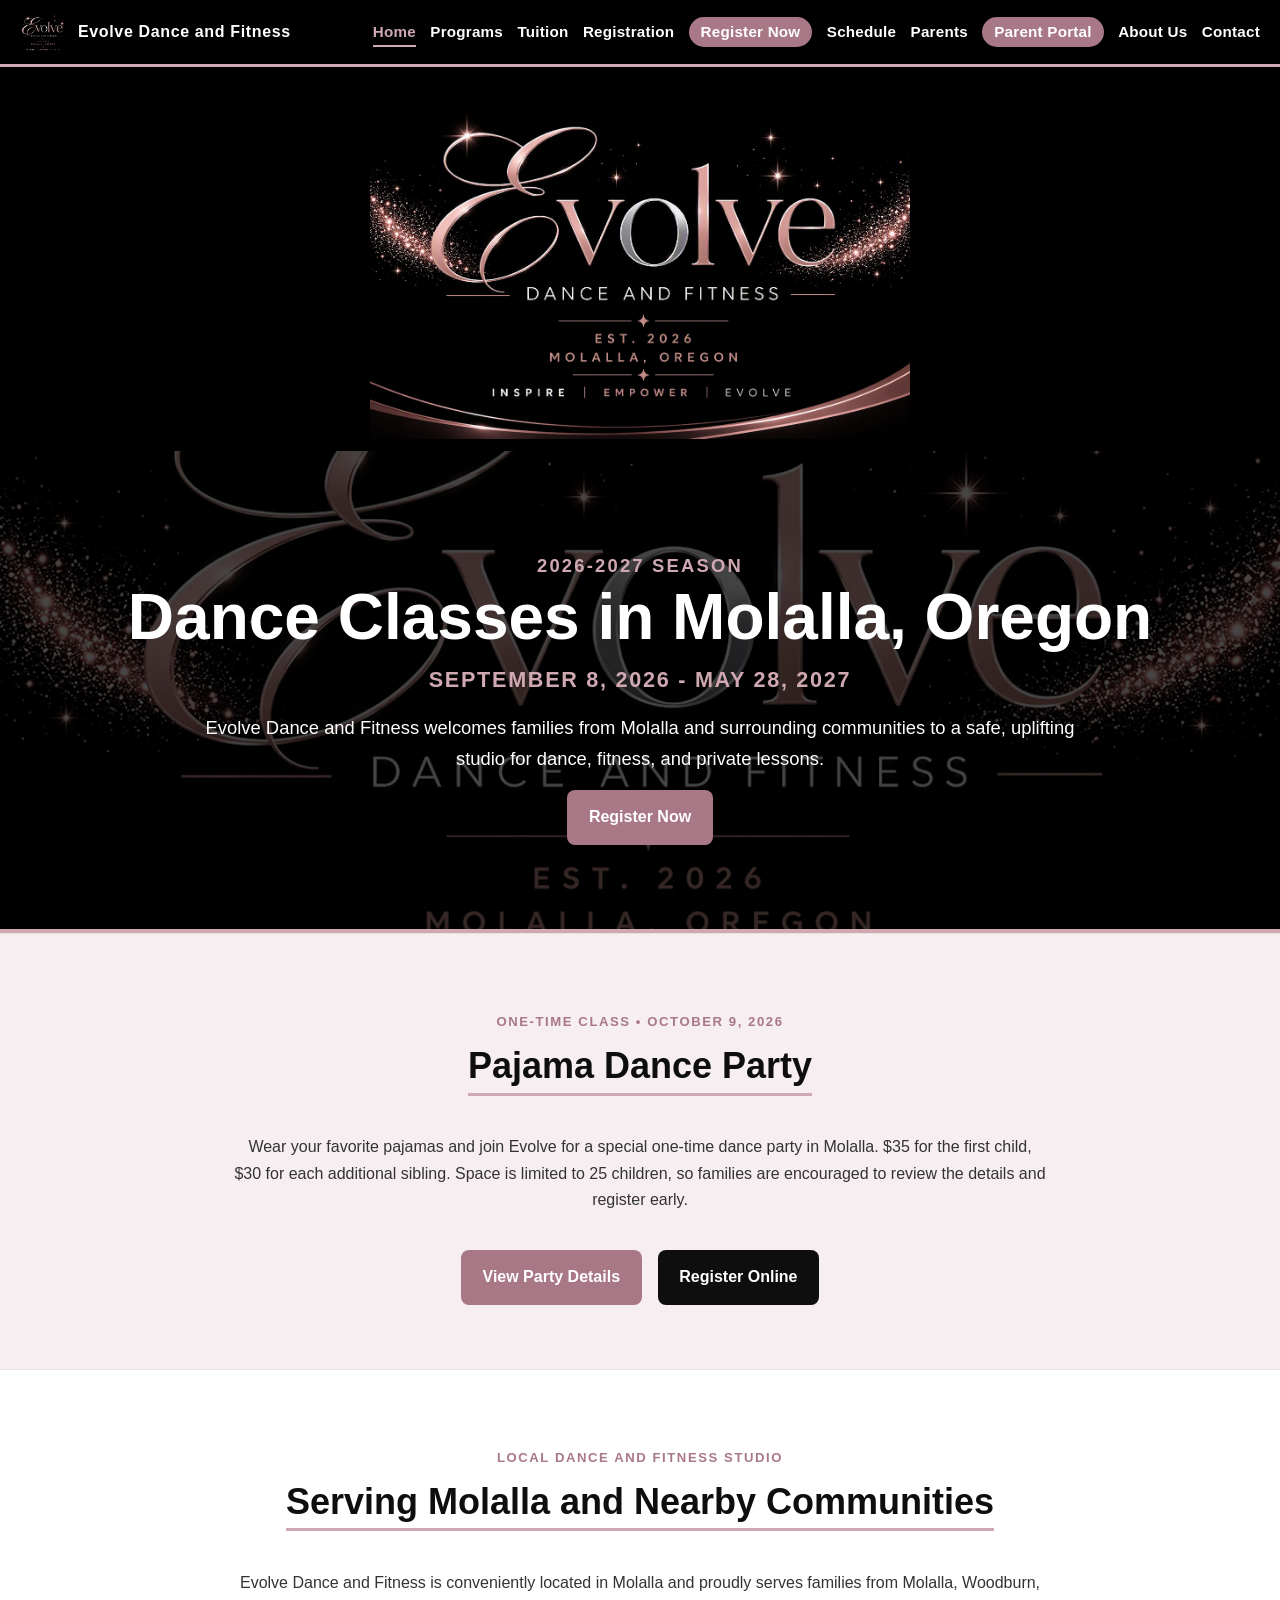
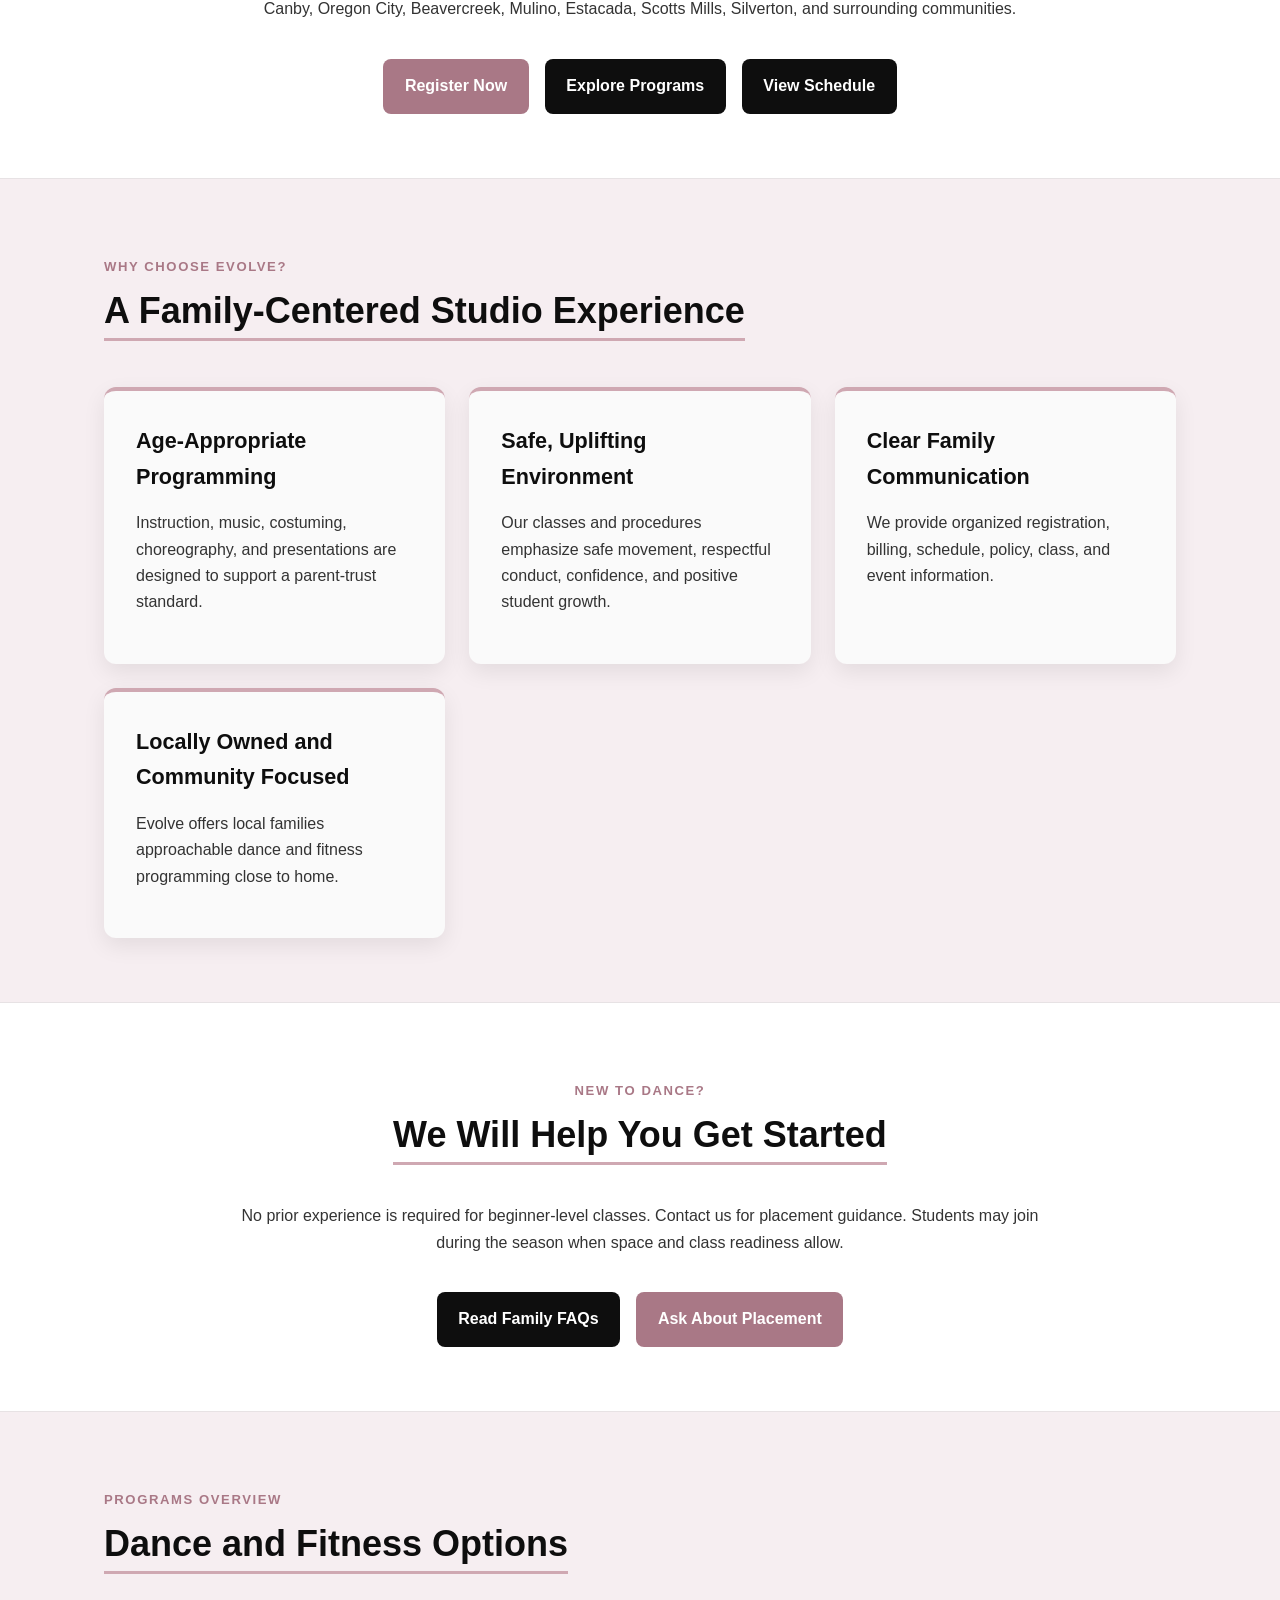
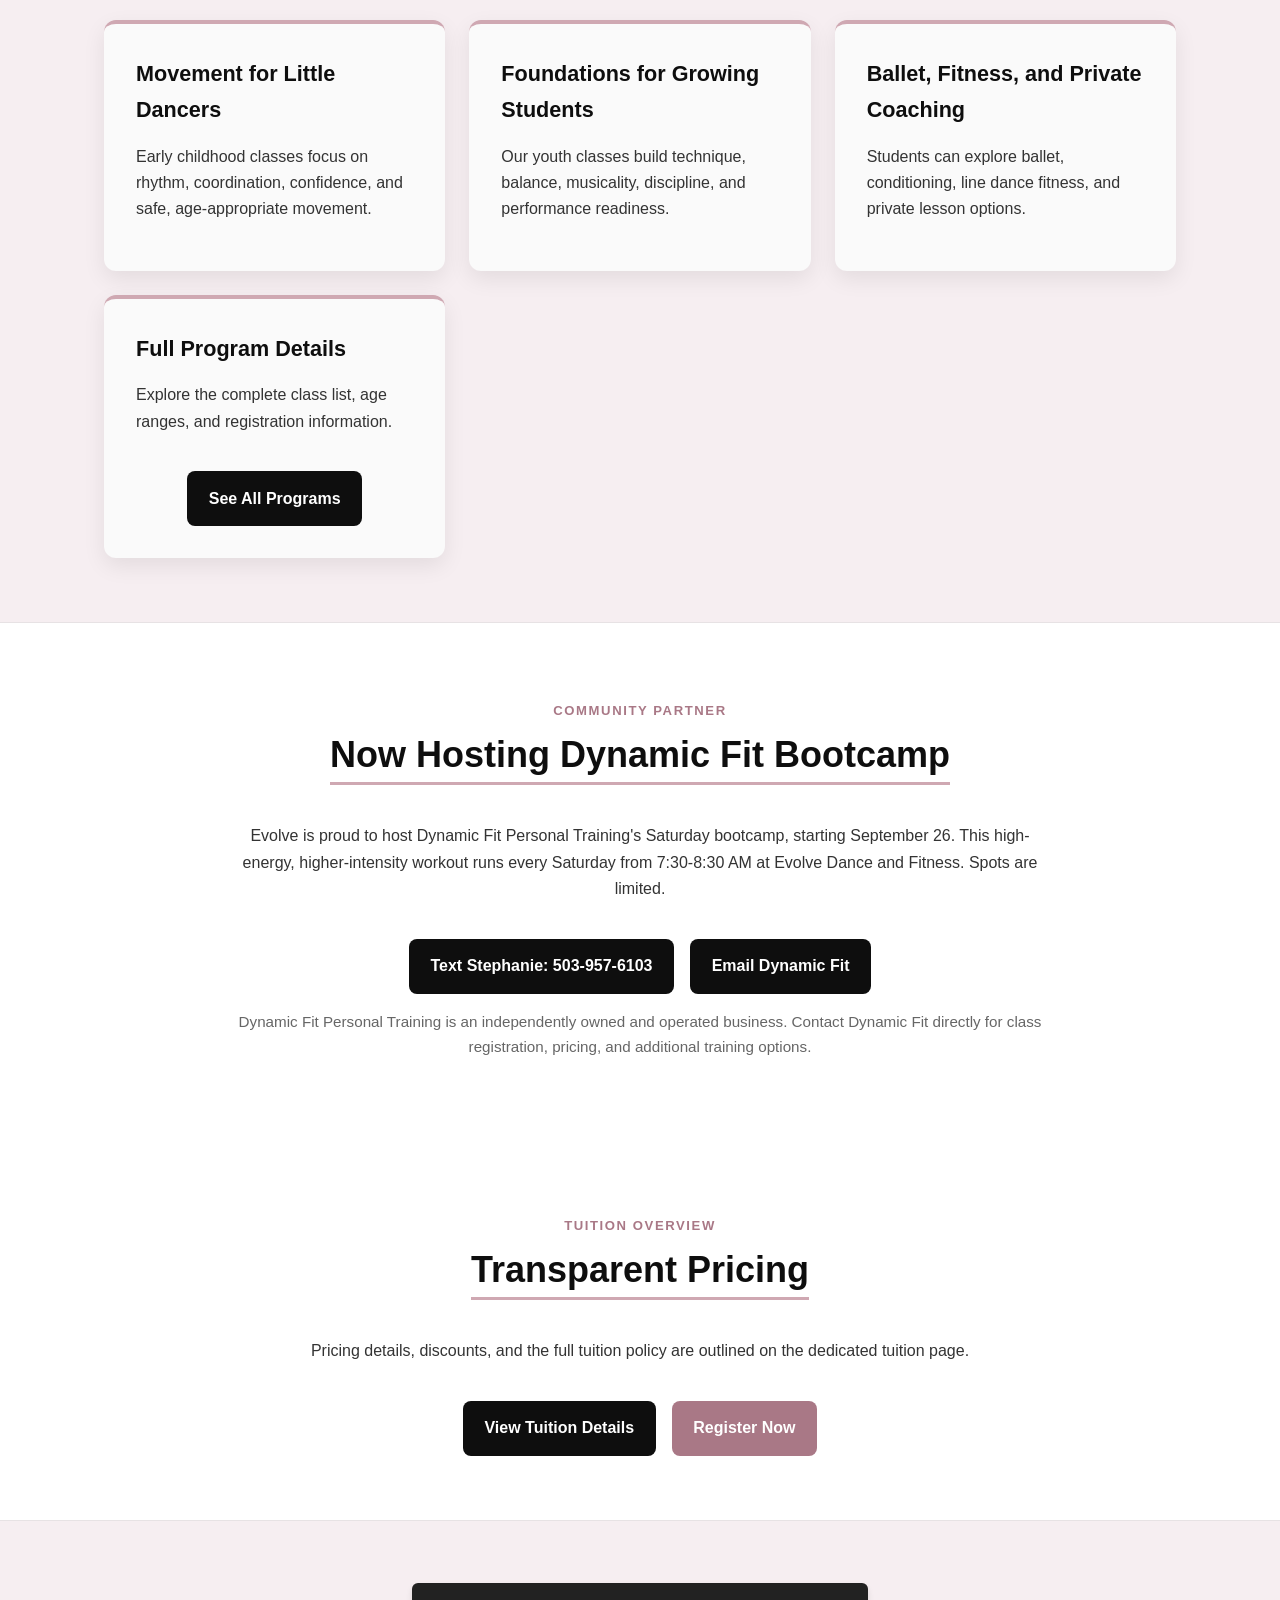
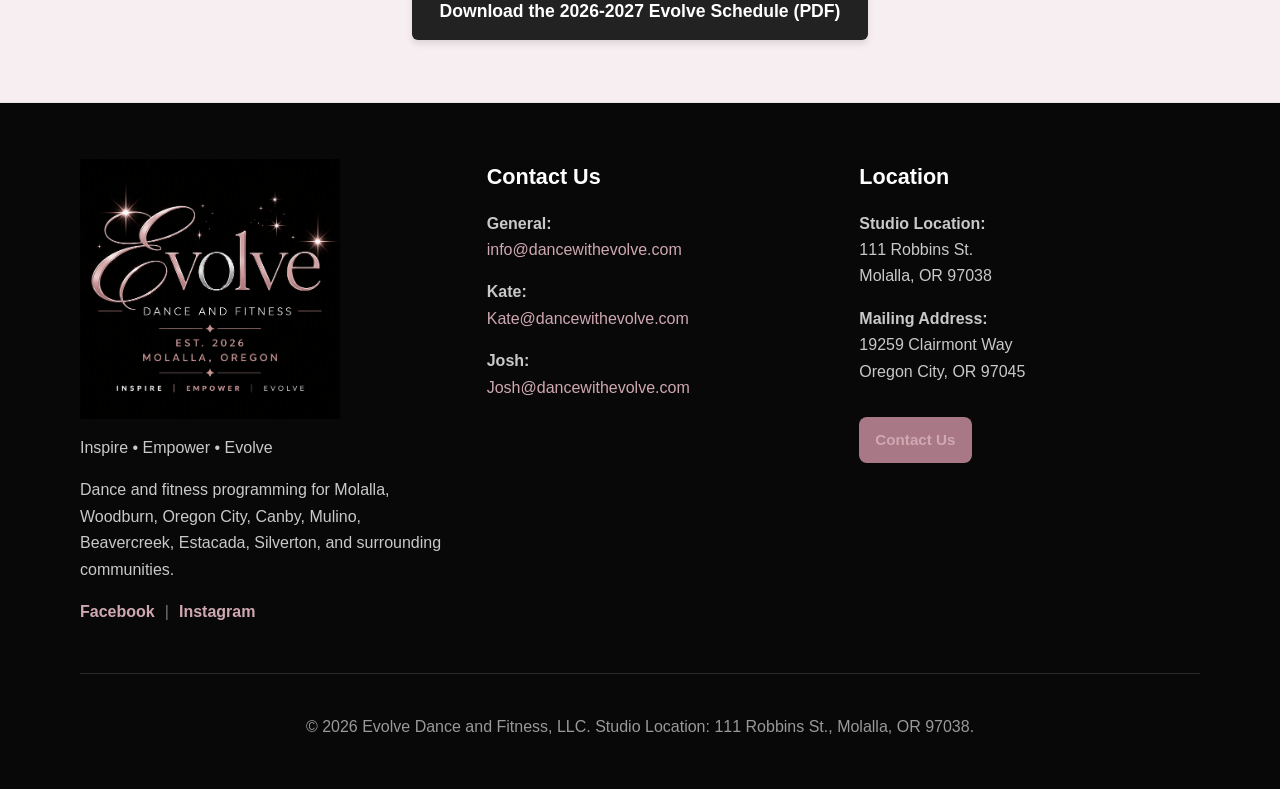
==== index.html @ 3d4e3112 "Removed grand opening information" ====
<!DOCTYPE html><html lang="en"><head><meta charset="UTF-8"><meta name="viewport" content="width=device-width, initial-scale=1.0"><title>Evolve Dance and Fitness | Dance Studio in Molalla, OR</title><meta name="description" content="Enrollment is open for the Evolve Dance and Fitness 2026-2027 season. Join our Pajama Dance Party in Molalla on October 9, 2026."><link rel="canonical" href="https://www.dancewithevolve.com/"><meta property="og:title" content="Evolve Dance and Fitness | Dance Studio in Molalla, OR"><meta property="og:description" content="Dance classes and special events for families, including the Pajama Dance Party on October 9, 2026."><meta property="og:url" content="https://www.dancewithevolve.com/"><link rel="shortcut icon" href="images/favicon.ico" type="image/x-icon"><meta property="og:type" content="website"><meta property="og:site_name" content="Evolve Dance and Fitness"><meta property="og:image" content="images/evolve-logo-banner.png"><meta name="twitter:card" content="summary_large_image"><meta name="twitter:title" content="Evolve Dance and Fitness | Dance Studio in Molalla, OR"><meta name="twitter:description" content="Dance classes and special events for families, including the Pajama Dance Party on October 9, 2026."><meta name="twitter:image" content="images/evolve-logo-banner.png"><link rel="stylesheet" href="style.css"><script type="application/ld+json">{"@context":"https://schema.org","@type":"DanceSchool","name":"Evolve Dance and Fitness","legalName":"Evolve Dance and Fitness, LLC","url":"https://www.dancewithevolve.com","email":"info@dancewithevolve.com","image":"images/evolve-logo-banner.png","logo":"images/evolve_logo.png","description":"Dance and fitness classes for children, teens, and families in Molalla, Oregon.","address":{"@type":"PostalAddress","streetAddress":"111 Robbins St.","addressLocality":"Molalla","addressRegion":"OR","postalCode":"97038","addressCountry":"US"},"areaServed":["Molalla","Woodburn","Oregon City","Canby","Mulino","Beavercreek","Estacada","Silverton","South Clackamas County"],"sameAs":["https://www.facebook.com/evolvedanceandfitnessmolalla","https://www.instagram.com/evolve_dance_molalla/"]}</script><script async src="https://www.googletagmanager.com/gtag/js?id=G-V9MZHZDTXV"></script><script>window.dataLayer=window.dataLayer||[];function gtag(){dataLayer.push(arguments);}gtag('js',new Date());gtag('config','G-V9MZHZDTXV');</script></head><body><nav class="navbar" aria-label="Main navigation"><div class="nav-container"><a class="brand-link" href="index.html" aria-label="Evolve Dance and Fitness home"><img class="nav-logo" src="images/evolve_logo.png" alt="Evolve Dance and Fitness logo"><span class="brand-text">Evolve Dance and Fitness</span></a><ul class="nav-menu"><li><a class="active" aria-current="page" href="index.html">Home</a></li><li><a href="programs.html">Programs</a></li><li><a href="tuition.html">Tuition</a></li><li><a href="registration.html">Registration</a></li><li><a class="nav-register" href="https://app.jackrabbitclass.com/regv2.asp?id=558634" target="_blank" rel="noopener noreferrer">Register Now</a></li><li><a href="schedule.html">Schedule</a></li><li><a href="parents.html">Parents</a></li><li><a class="nav-portal" href="https://app.jackrabbitclass.com/jr4.0/ParentPortal/evolve-dance-and-fitness" target="_blank" rel="noopener noreferrer">Parent Portal</a></li><li><a href="about.html">About Us</a></li><li><a href="contact.html">Contact</a></li></ul></div></nav><header class="hero-banner"><img src="images/evolve-logo-banner.png" alt="Evolve Dance and Fitness banner"></header><section class="hero"><p class="eyebrow">2026-2027 Season</p><h1>Dance Classes in Molalla, Oregon</h1><div class="tagline">September 8, 2026 - May 28, 2027</div><p>Evolve Dance and Fitness welcomes families from Molalla and surrounding communities to a safe, uplifting studio for dance, fitness, and private lessons.</p><a class="cta-btn" href="https://app.jackrabbitclass.com/regv2.asp?id=558634" target="_blank" rel="noopener noreferrer">Register Now</a></section><main><section class="band"><div class="container center narrow"><p class="eyebrow">One-Time Class • October 9, 2026</p><h2>Pajama Dance Party</h2><p>Wear your favorite pajamas and join Evolve for a special one-time dance party in Molalla. $35 for the first child, $30 for each additional sibling. Space is limited to 25 children, so families are encouraged to review the details and register early.</p><div class="action-row"><a class="cta-btn" href="pajama-dance-party.html">View Party Details</a><a class="button secondary" href="https://app.jackrabbitclass.com/regv2.asp?id=558634" target="_blank" rel="noopener noreferrer">Register Online</a></div></div></section><section class="container center narrow"><p class="eyebrow">Local dance and fitness studio</p><h2>Serving Molalla and Nearby Communities</h2><p>Evolve Dance and Fitness is conveniently located in Molalla and proudly serves families from Molalla, Woodburn, Canby, Oregon City, Beavercreek, Mulino, Estacada, Scotts Mills, Silverton, and surrounding communities.</p><div class="action-row"><a class="cta-btn" href="https://app.jackrabbitclass.com/regv2.asp?id=558634" target="_blank" rel="noopener noreferrer">Register Now</a><a class="button secondary" href="programs.html">Explore Programs</a><a class="button secondary" href="schedule.html">View Schedule</a></div></section><section class="band"><div class="container"><p class="eyebrow">Why choose Evolve?</p><h2>A Family-Centered Studio Experience</h2><div class="grid two"><article class="card"><h3>Age-Appropriate Programming</h3><p>Instruction, music, costuming, choreography, and presentations are designed to support a parent-trust standard.</p></article><article class="card"><h3>Safe, Uplifting Environment</h3><p>Our classes and procedures emphasize safe movement, respectful conduct, confidence, and positive student growth.</p></article><article class="card"><h3>Clear Family Communication</h3><p>We provide organized registration, billing, schedule, policy, class, and event information.</p></article><article class="card"><h3>Locally Owned and Community Focused</h3><p>Evolve offers local families approachable dance and fitness programming close to home.</p></article></div></div></section><section class="container center narrow"><p class="eyebrow">New to dance?</p><h2>We Will Help You Get Started</h2><p>No prior experience is required for beginner-level classes. Contact us for placement guidance. Students may join during the season when space and class readiness allow.</p><div class="action-row"><a class="button secondary" href="parents.html#family-faq">Read Family FAQs</a><a class="cta-btn" href="mailto:info@dancewithevolve.com?subject=Class%20Placement%20Question">Ask About Placement</a></div></section><section class="band"><div class="container"><p class="eyebrow">Programs overview</p><h2>Dance and Fitness Options</h2><div class="grid two"><article class="card logo-card"><h3>Movement for Little Dancers</h3><p>Early childhood classes focus on rhythm, coordination, confidence, and safe, age-appropriate movement.</p></article><article class="card logo-card"><h3>Foundations for Growing Students</h3><p>Our youth classes build technique, balance, musicality, discipline, and performance readiness.</p></article><article class="card logo-card"><h3>Ballet, Fitness, and Private Coaching</h3><p>Students can explore ballet, conditioning, line dance fitness, and private lesson options.</p></article><article class="card logo-card"><h3>Full Program Details</h3><p>Explore the complete class list, age ranges, and registration information.</p><div class="action-row"><a class="button secondary" href="programs.html">See All Programs</a></div></article></div></div></section><section class="container center narrow"><p class="eyebrow">Community partner</p><h2>Now Hosting Dynamic Fit Bootcamp</h2><p>Evolve is proud to host Dynamic Fit Personal Training's Saturday bootcamp, starting September 26. This high-energy, higher-intensity workout runs every Saturday from 7:30-8:30 AM at Evolve Dance and Fitness. Spots are limited.</p><div class="action-row"><a class="button secondary" href="tel:5039576103">Text Stephanie: 503-957-6103</a><a class="button secondary" href="mailto:dynamicfitpersonaltraining@outlook.com">Email Dynamic Fit</a></div><p class="small-note">Dynamic Fit Personal Training is an independently owned and operated business. Contact Dynamic Fit directly for class registration, pricing, and additional training options.</p></section><section class="container center narrow"><p class="eyebrow">Tuition overview</p><h2>Transparent Pricing</h2><p>Pricing details, discounts, and the full tuition policy are outlined on the dedicated tuition page.</p><div class="action-row"><a class="button secondary" href="tuition.html">View Tuition Details</a><a class="cta-btn" href="https://app.jackrabbitclass.com/regv2.asp?id=558634" target="_blank" rel="noopener noreferrer">Register Now</a></div></section><section class="band"><div class="schedule-download-wrapper"><a href="documents/2026-2027_Schedule.pdf" target="_blank" class="btn-download-schedule" rel="noopener noreferrer">Download the 2026-2027 Evolve Schedule (PDF)</a></div></section></main><footer class="footer"><div class="footer-content"><div><img class="footer-logo" src="images/evolve_logo.png" alt="Evolve Dance and Fitness logo"><p>Inspire &bull; Empower &bull; Evolve</p><p>Dance and fitness programming for Molalla, Woodburn, Oregon City, Canby, Mulino, Beavercreek, Estacada, Silverton, and surrounding communities.</p><p class="social-links"><a href="https://www.facebook.com/evolvedanceandfitnessmolalla" target="_blank" rel="noopener noreferrer">Facebook</a> <span>|</span> <a href="https://www.instagram.com/evolve_dance_molalla/" target="_blank" rel="noopener noreferrer">Instagram</a></p></div><div><h3>Contact Us</h3><p><strong>General:</strong><br><a href="mailto:info@dancewithevolve.com">info@dancewithevolve.com</a></p><p><strong>Kate:</strong><br><a href="mailto:Kate@dancewithevolve.com">Kate@dancewithevolve.com</a></p><p><strong>Josh:</strong><br><a href="mailto:Josh@dancewithevolve.com">Josh@dancewithevolve.com</a></p></div><div><h3>Location</h3><p><strong>Studio Location:</strong><br>111 Robbins St.<br>Molalla, OR 97038</p><p><strong>Mailing Address:</strong><br>19259 Clairmont Way<br>Oregon City, OR 97045</p><a class="button compact" href="contact.html">Contact Us</a></div></div><div class="copyright"><p>&copy; 2026 Evolve Dance and Fitness, LLC. Studio Location: 111 Robbins St., Molalla, OR 97038.</p></div></footer></body></html>
---- style.css ----
/* Evolve Dance and Fitness - SEO optimized package */
:root {
  --primary: #0E0E0E;
  --accent: #CFA8B2;
  --accent-dark: #A97886;
  --silver: #D6D6DA;
  --rose: #F6EEF1;
  --light: #FAFAFA;
  --text: #333333;
  --muted: #666666;
  --footer: #080808;
  --border: #E7E2E4;
  --shadow: 0 8px 22px rgba(0,0,0,.08);
}
* { box-sizing: border-box; }
html { scroll-behavior: smooth; }
body { margin: 0; font-family: 'Helvetica Neue', Arial, sans-serif; color: var(--text); line-height: 1.65; background: #fff; }
a { color: var(--accent-dark); }
a:hover { color: var(--primary); }
.navbar { background: #000; color: #fff; position: sticky; top: 0; z-index: 1000; border-bottom: 3px solid var(--accent); }
.nav-container { max-width: 1320px; margin: 0 auto; padding: .55rem 1.25rem; display: flex; justify-content: space-between; align-items: center; gap: 1.25rem; }
.brand-link { display: flex; align-items: center; gap: .75rem; color: #fff; text-decoration: none; font-weight: 800; letter-spacing: .04em; min-width: 220px; }
.brand-link:visited, .brand-link:hover, .brand-link:focus { color: #fff; text-decoration: none; }
.nav-logo { height: 46px; width: auto; display: block; }
.brand-text { white-space: nowrap; }
.nav-menu { display: flex; justify-content: flex-end; align-items: center; flex-wrap: nowrap; gap: .65rem .9rem; list-style: none; padding: 0; margin: 0; flex: 1; min-width: 0; }
.nav-menu li { white-space: nowrap; }
.nav-menu a { color: #fff; text-decoration: none; font-size: .95rem; font-weight: 700; letter-spacing: .015em; padding: .35rem 0; border-bottom: 2px solid transparent; }
.nav-menu a:hover, .nav-menu a.active { color: var(--accent); border-bottom-color: var(--accent); }
.nav-menu a.nav-register, .nav-menu a.nav-portal { color: #fff; background: var(--accent-dark); border-radius: 999px; padding: .35rem .75rem; border-bottom-color: transparent; }
.nav-menu a.nav-register:hover, .nav-menu a.nav-portal:hover { background: var(--accent); color: #000; border-bottom-color: transparent; }
.hero-banner { background: #000; text-align: center; padding: .75rem 1rem; }
.hero-banner img { width: min(97%, 1120px); max-width: 1120px; max-height: 360px; object-fit: contain; height: auto; display: block; margin: 0 auto; }
.hero { background: linear-gradient(rgba(0,0,0,.72), rgba(0,0,0,.72)), url('images/evolve-logo-banner.png') center/cover no-repeat; color: #fff; text-align: center; padding: 5.25rem 1.5rem; border-bottom: 4px solid var(--accent); }
.hero h1 { color: #fff; font-size: clamp(2.2rem, 5vw, 4.6rem); line-height: 1.05; margin: .2rem 0 .65rem; }
.hero .tagline { color: var(--accent); font-size: 1.35rem; font-weight: 800; letter-spacing: .08em; text-transform: uppercase; }
.hero p { max-width: 880px; margin: 1rem auto 0; font-size: 1.15rem; }
.hero .eyebrow { color: var(--accent); }
.container { max-width: 1120px; margin: 0 auto; padding: 4rem 1.5rem; }
.narrow { max-width: 860px; }
.center { text-align: center; }
.eyebrow { color: var(--accent-dark); font-weight: 900; letter-spacing: .12em; text-transform: uppercase; font-size: .82rem; margin-bottom: .7rem; }
h1, h2, h3 { color: var(--primary); }
h2 { display: inline-block; font-size: clamp(1.85rem, 3vw, 2.25rem); line-height: 1.2; border-bottom: 3px solid var(--accent); padding-bottom: .35rem; margin: 0 0 1.4rem; }
h3 { font-size: 1.35rem; margin: 0 0 .65rem; }
.page-title { background: linear-gradient(rgba(255,255,255,.92), rgba(255,255,255,.94)), url('images/evolve-logo-banner.png') center/cover no-repeat; text-align: center; padding: 4.75rem 1.5rem 4rem; border-bottom: 1px solid var(--border); }
.page-title .hero-mark { width: 180px; max-width: 70%; height: auto; display: block; margin: 0 auto 1.2rem; }
.page-title h1 { font-size: clamp(2.2rem, 4vw, 3.6rem); margin: 0 0 .75rem; }
.page-title p { color: var(--muted); max-width: 790px; margin: 0 auto; font-size: 1.1rem; }
.grid { display: grid; grid-template-columns: repeat(auto-fit, minmax(265px, 1fr)); gap: 1.5rem; margin-top: 1.5rem; }
.grid.two { grid-template-columns: repeat(auto-fit, minmax(330px, 1fr)); }
.grid.partners { grid-template-columns: repeat(auto-fit, minmax(360px, 1fr)); max-width: 1000px; margin-left: auto; margin-right: auto; }
.card { background: var(--light); border-radius: 12px; border-top: 4px solid var(--accent); box-shadow: var(--shadow); padding: 2rem; position: relative; overflow: hidden; }
.partner-logo-wrap { display: flex; align-items: center; justify-content: center; height: 90px; margin: 0 auto 1.25rem; }
.partner-logo { display: block; max-width: 100%; max-height: 100%; width: auto; height: auto; object-fit: contain; }
.partner-logo-dark { background: #171717; border-radius: 8px; padding: .75rem; width: 100%; }
.band { background: var(--rose); border-top: 1px solid var(--border); border-bottom: 1px solid var(--border); }
.button, .cta-btn { display: inline-block; background: var(--accent-dark); color: #fff; padding: .9rem 1.35rem; border-radius: 8px; text-decoration: none; font-weight: 900; margin-top: 1rem; transition: transform .18s ease, background .18s ease; }
.button:hover, .cta-btn:hover { background: #000; color: #fff; transform: translateY(-2px); }
.button.secondary { background: var(--primary); }
.button.secondary:hover { background: var(--accent-dark); }
.button.compact { padding: .65rem 1rem; font-size: .95rem; }
.list-check { list-style: none; padding-left: 0; }
.list-check li { margin: .55rem 0; padding-left: 1.65rem; position: relative; }
.list-check li::before { content: '✓'; color: var(--accent-dark); font-weight: 900; position: absolute; left: 0; }
.notice { margin: 1.5rem 0; padding: 1.25rem 1.5rem; background: #fffafc; border: 1px solid var(--border); border-left: 5px solid var(--accent); border-radius: 8px; }
.faq details { background: #fff; border: 1px solid var(--border); border-radius: 8px; padding: 1rem 1.2rem; margin: .75rem 0; }
.faq summary { cursor: pointer; color: var(--primary); font-weight: 900; }
address { font-style: normal; line-height: 1.65; }
.small-note { color: var(--muted); font-size: .95rem; }
.footer { background: var(--footer); color: #c9c9c9; padding: 3.5rem 1.5rem 2rem; }
.footer-content { max-width: 1120px; margin: 0 auto; display: grid; grid-template-columns: 1.1fr 1fr 1fr; gap: 2rem; }
.footer h3 { color: #fff; }
.footer a { color: var(--accent); text-decoration: none; }
.footer a:hover { color: #fff; }
.footer-logo { width: min(260px, 100%); height: auto; display: block; margin-bottom: 1rem; }
.social-links a { font-weight: 900; }
.social-links span { color: #777; padding: 0 .35rem; }
.copyright { max-width: 1120px; margin: 2rem auto 0; padding-top: 1.5rem; border-top: 1px solid #2b2b2b; text-align: center; color: #999; }
.mini-link-grid { display: grid; grid-template-columns: repeat(auto-fit, minmax(220px, 1fr)); gap: 1rem; margin-top: 1.5rem; }
.mini-link { display: block; background: #fff; border: 1px solid var(--border); border-left: 4px solid var(--accent); border-radius: 10px; padding: 1rem 1.1rem; text-decoration: none; font-weight: 900; color: var(--primary); box-shadow: 0 4px 12px rgba(0,0,0,.04); }
.mini-link:hover { color: var(--accent-dark); transform: translateY(-1px); }
.value-list { display: grid; grid-template-columns: repeat(auto-fit, minmax(180px, 1fr)); gap: 1rem; margin-top: 1.5rem; }
.value-pill { background: #fff; border: 1px solid var(--border); border-radius: 999px; padding: .85rem 1rem; text-align: center; font-weight: 900; color: var(--primary); }
.schedule-download-wrapper { text-align: center; margin: 30px 0; padding: 2rem 1rem; }
.btn-download-schedule { display: inline-flex; align-items: center; justify-content: center; gap: 10px; background-color: #222; color: #fff; padding: 14px 28px; font-size: 1.1rem; font-weight: 700; text-decoration: none; border-radius: 6px; box-shadow: 0 4px 6px rgba(0,0,0,.1); transition: background-color .2s ease, transform .2s ease; }
.btn-download-schedule:hover { background-color: #444; transform: translateY(-2px); color: #fff; }
.action-row { display: flex; justify-content: center; align-items: center; gap: 1rem; flex-wrap: wrap; margin-top: 1.25rem; }
.schedule-flyer { width: min(100%, 980px); height: auto; border-radius: 14px; border: 1px solid var(--border); box-shadow: var(--shadow); background: #fff; margin: 1.5rem auto; display: block; }
.schedule-card-grid { display: grid; grid-template-columns: repeat(auto-fit, minmax(245px, 1fr)); gap: 1.25rem; margin-top: 1.5rem; }
.schedule-day-card { background: #fff; border: 1px solid var(--border); border-top: 4px solid var(--accent); border-radius: 12px; padding: 1.4rem; box-shadow: var(--shadow); }
.schedule-day-card ul { list-style: none; margin: 0; padding: 0; }
.schedule-day-card li { border-bottom: 1px solid var(--border); padding: .75rem 0; display: grid; gap: .15rem; }
.schedule-day-card li:last-child { border-bottom: 0; }
.schedule-day-card li strong { color: var(--accent-dark); font-size: .95rem; }
.schedule-day-card li span { font-weight: 900; color: var(--primary); line-height: 1.25; }
.schedule-day-card li em { color: var(--muted); font-style: normal; font-size: .92rem; }
.schedule-table-wrap { overflow-x: auto; background: #fff; border-radius: 12px; border: 1px solid var(--border); box-shadow: var(--shadow); }
.class-schedule { width: 100%; border-collapse: collapse; min-width: 980px; }
.class-schedule th { background: var(--accent-dark); color: #fff; padding: .9rem; text-align: center; }
.class-schedule td { vertical-align: top; padding: .85rem; border: 1px solid var(--border); background: #fff; min-width: 135px; }
.class-schedule td strong, .class-schedule td span, .class-schedule td em { display: block; }
.class-schedule td strong { color: var(--accent-dark); font-size: .9rem; }
.class-schedule td span { color: var(--primary); font-weight: 900; line-height: 1.25; }
.class-schedule td em { color: var(--muted); font-style: normal; font-size: .9rem; }
.class-schedule td.empty { background: #fbf8f9; }
.pricing-grid { display: grid; grid-template-columns: repeat(auto-fit, minmax(220px, 1fr)); gap: 1.25rem; margin: 1.5rem 0; }
.price-card { background: #fff; border: 1px solid var(--border); border-top: 4px solid var(--accent); border-radius: 12px; padding: 1.5rem; box-shadow: var(--shadow); text-align: center; }
.price-card .price { font-size: 1.65rem; color: var(--accent-dark); font-weight: 900; margin: .35rem 0; }
.discount-note { color: var(--accent-dark); font-style: italic; margin-top: 1rem; }
.social-band { margin: 2rem -1.5rem; }
@media (max-width: 840px) {
  .nav-container { flex-direction: column; align-items: flex-start; }
  .nav-menu { justify-content: flex-start; flex-wrap: wrap; }
  .brand-link { min-width: 0; }
  .brand-text { display: none; }
  .footer-content { grid-template-columns: 1fr; }
}
@media (max-width: 640px) {
  .action-row { flex-direction: column; align-items: stretch; }
  .action-row .button, .action-row .cta-btn { text-align: center; }
  .schedule-flyer { border-radius: 8px; }
}
@media (max-width: 560px) {
  .nav-logo { height: 40px; }
  .hero { padding: 4rem 1rem; }
  .container { padding: 3rem 1.1rem; }
  .grid.two { grid-template-columns: 1fr; }
  .card { padding: 1.5rem; }
}

.map-embed{margin-top:1.5rem;border-radius:12px;overflow:hidden;box-shadow:var(--shadow);border:1px solid var(--border)}.map-embed iframe{display:block;width:100%;min-height:360px;border:0}

.service-area-list{list-style:none;padding:0;margin:1.25rem auto;display:grid;grid-template-columns:repeat(auto-fit,minmax(140px,1fr));gap:.75rem;max-width:820px}.service-area-list li{background:#fff;border:1px solid var(--border);border-left:4px solid var(--accent);border-radius:8px;padding:.75rem 1rem;font-weight:900;color:var(--primary);box-shadow:0 4px 12px rgba(0,0,0,.04)}
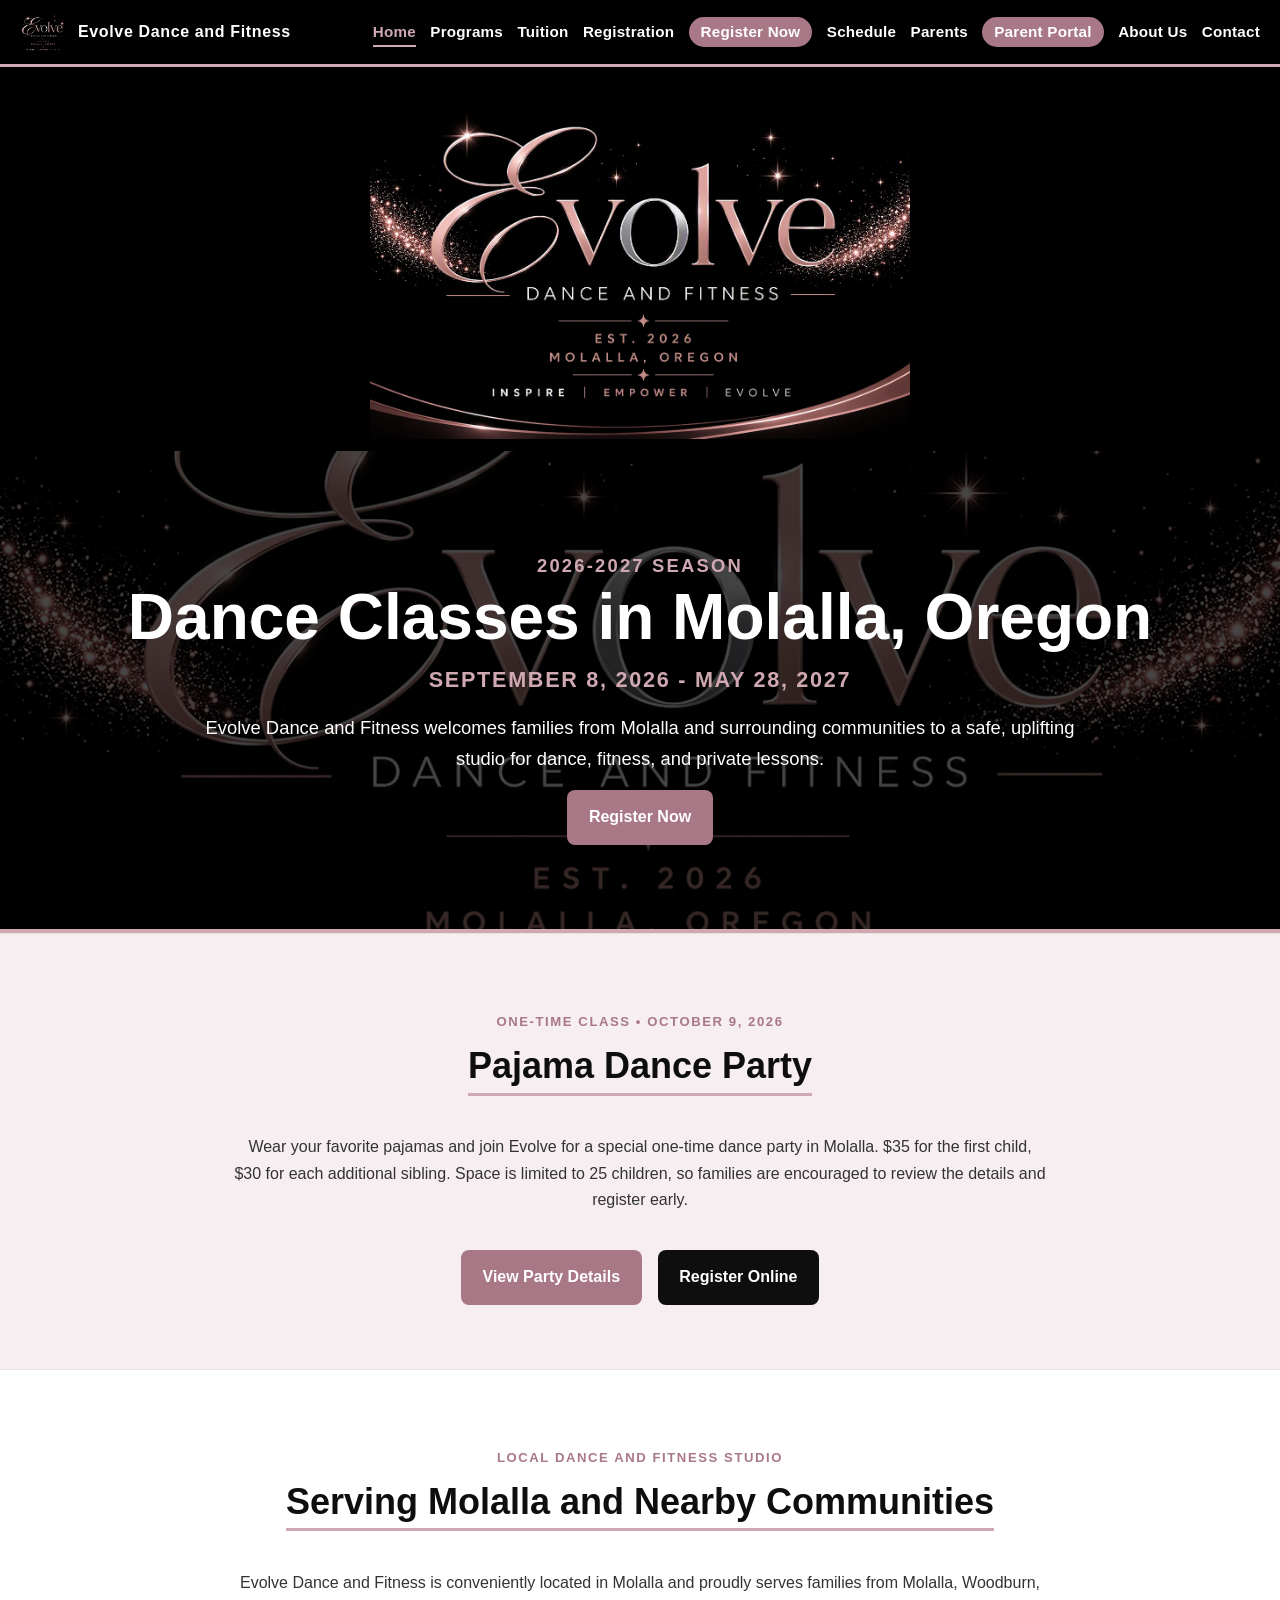
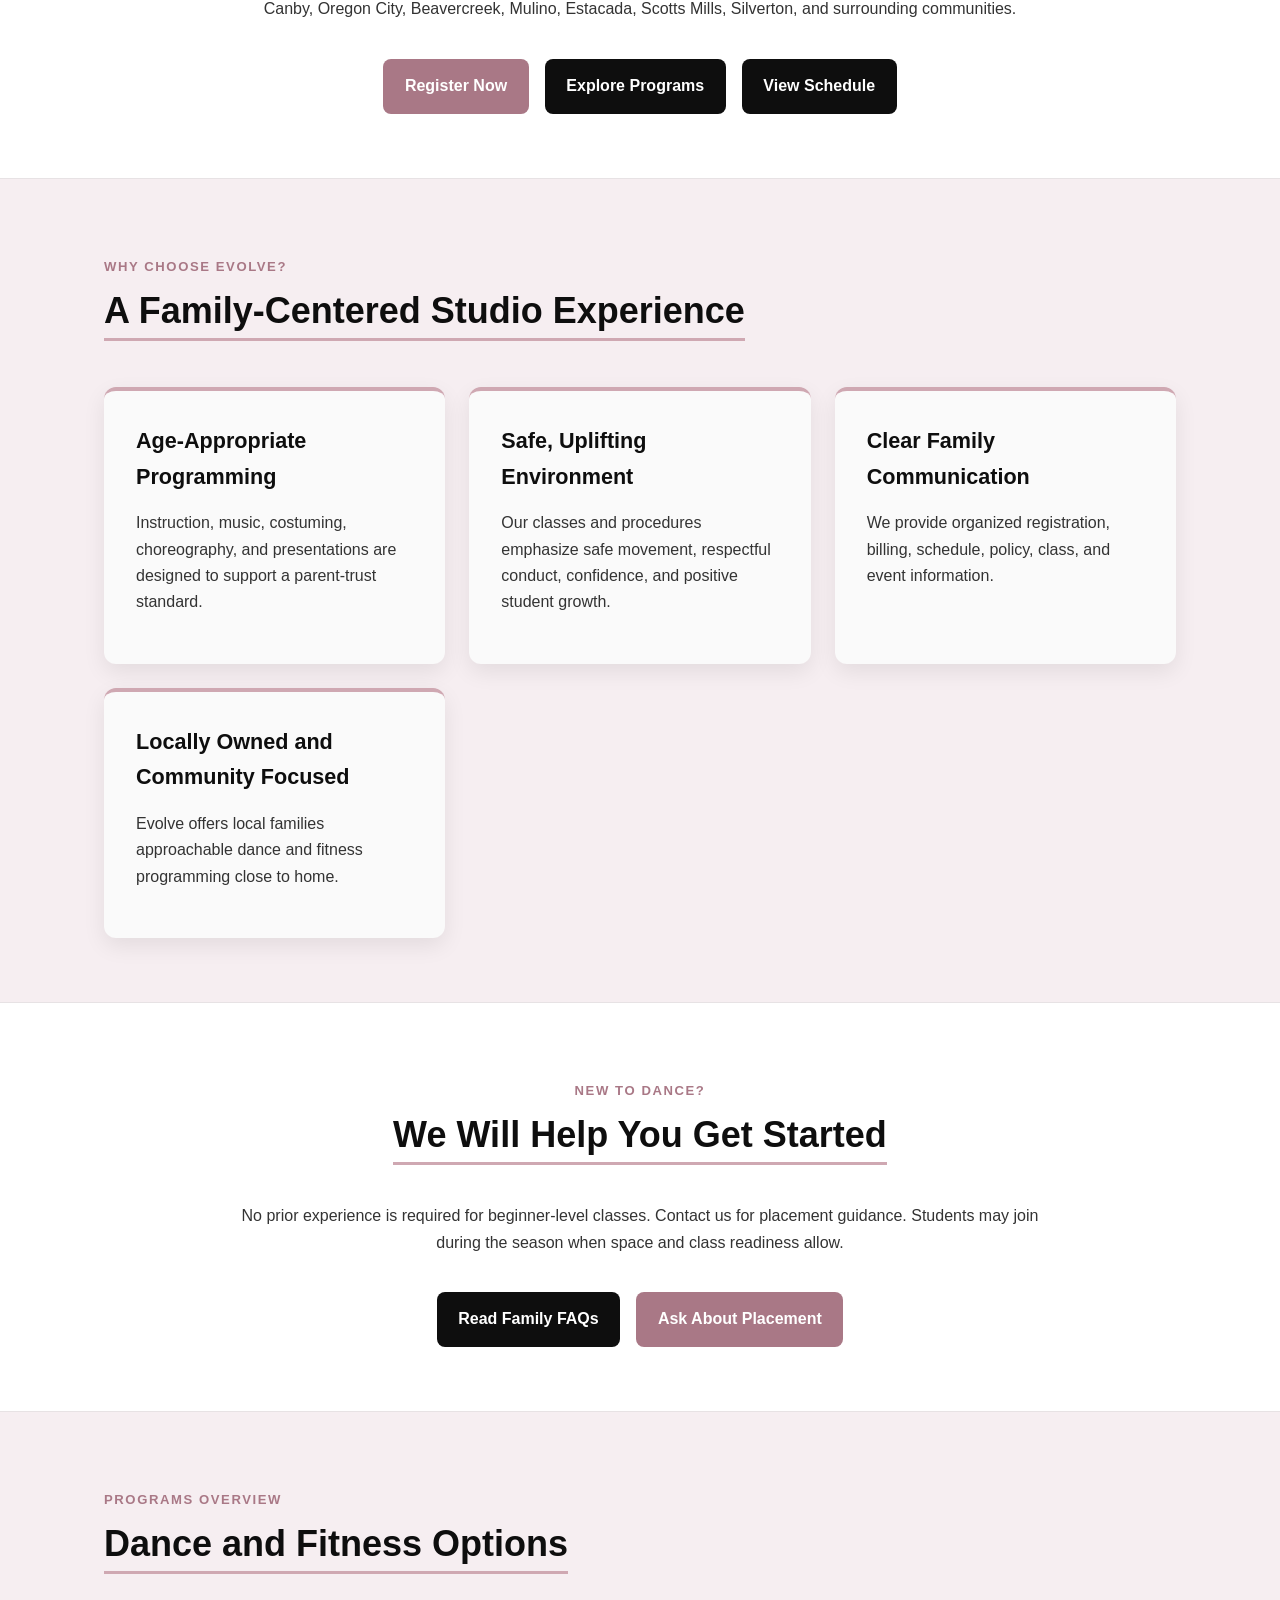
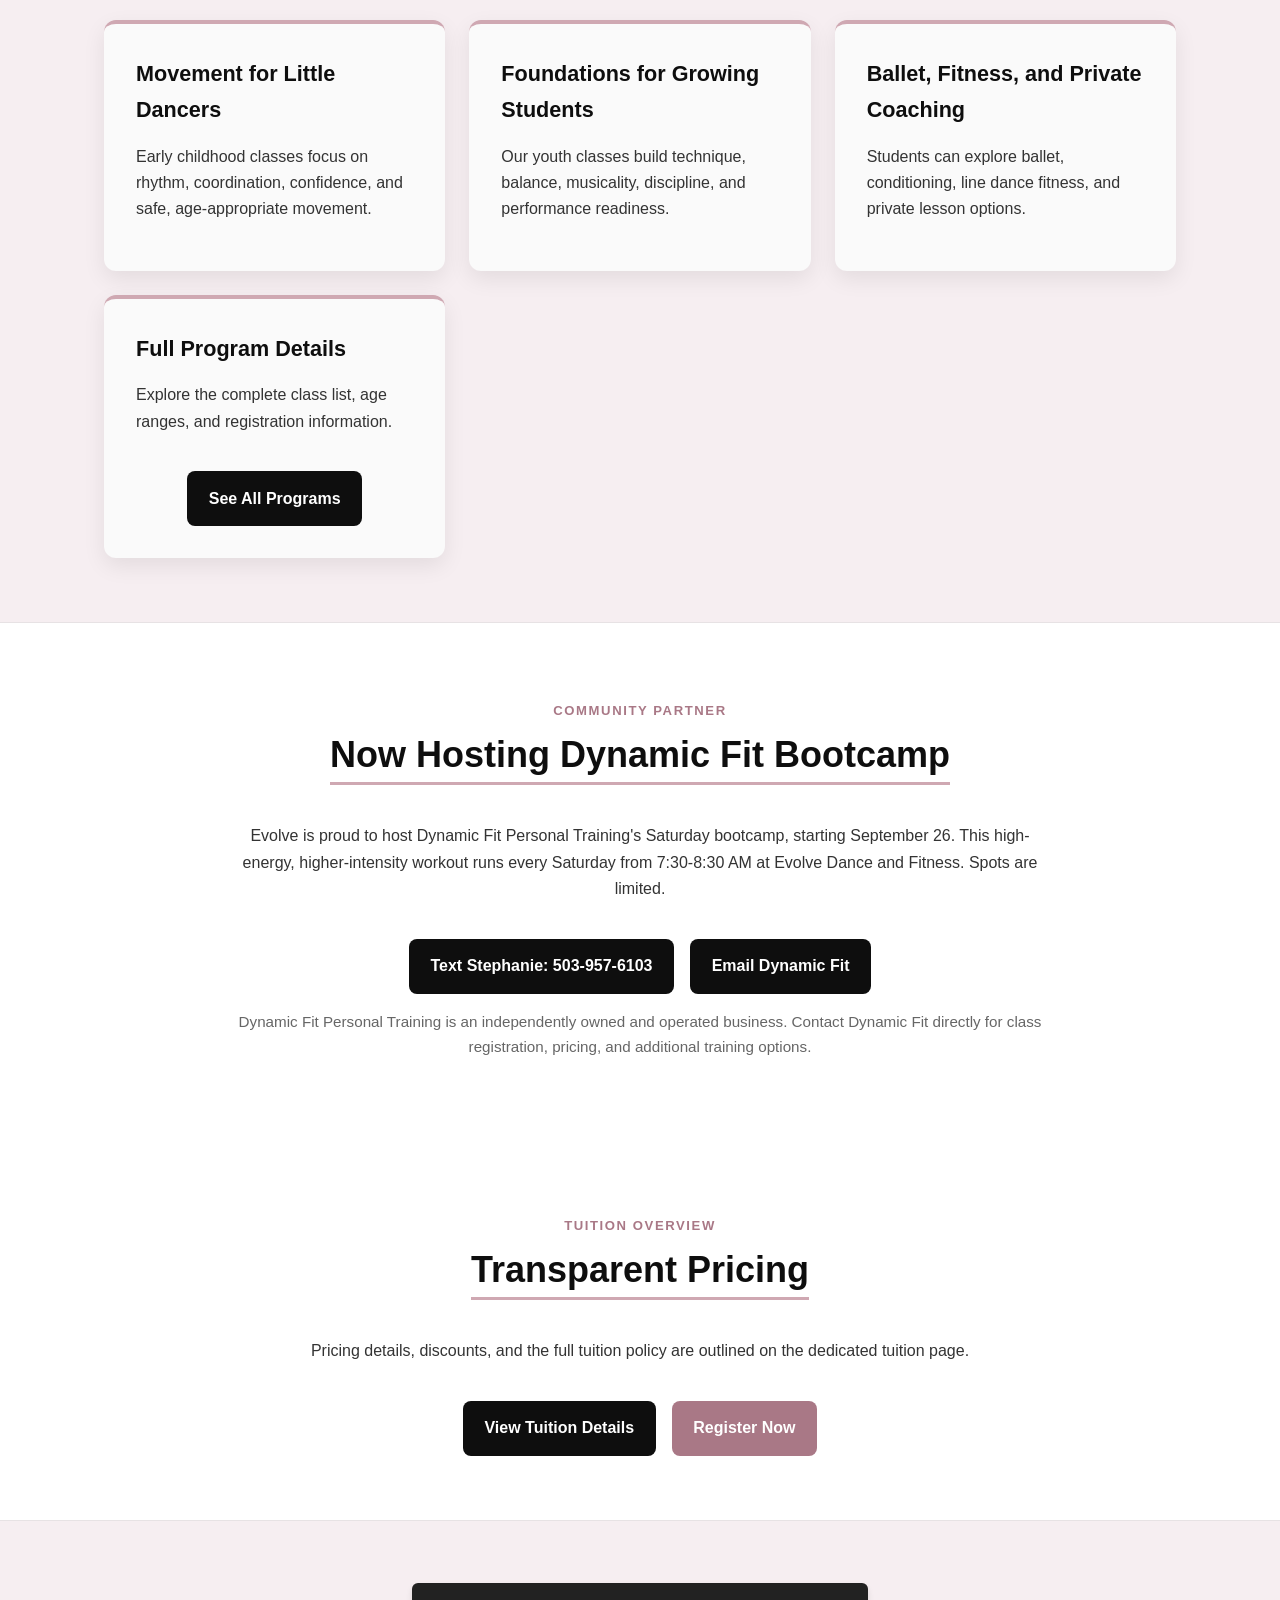
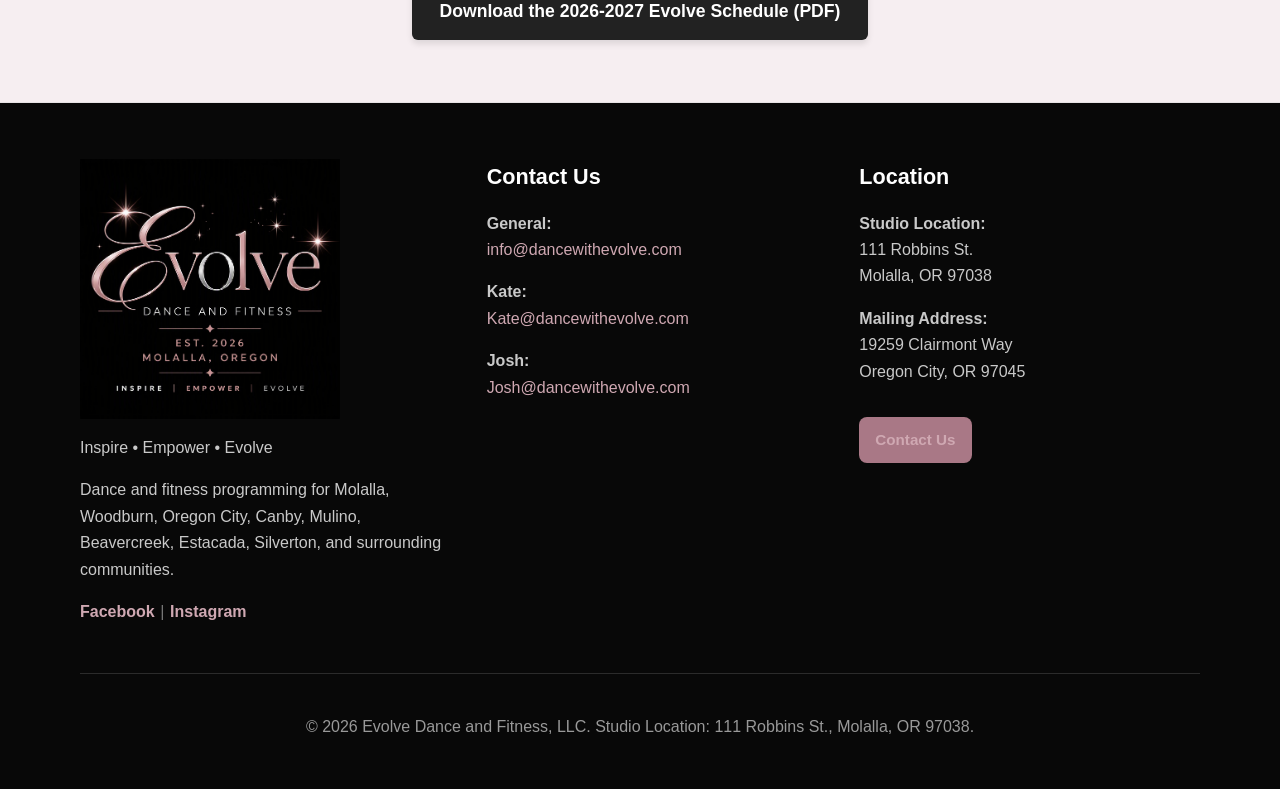
==== commit 5b776440: "Add files via upload" ====
--- a/index.html
+++ b/index.html
@@ -1 +1,304 @@
-<!DOCTYPE html><html lang="en"><head><meta charset="UTF-8"><meta name="viewport" content="width=device-width, initial-scale=1.0"><title>Evolve Dance and Fitness | Dance Studio in Molalla, OR</title><meta name="description" content="Enrollment is open for the Evolve Dance and Fitness 2026-2027 season. Join our Pajama Dance Party in Molalla on October 9, 2026."><link rel="canonical" href="https://www.dancewithevolve.com/"><meta property="og:title" content="Evolve Dance and Fitness | Dance Studio in Molalla, OR"><meta property="og:description" content="Dance classes and special events for families, including the Pajama Dance Party on October 9, 2026."><meta property="og:url" content="https://www.dancewithevolve.com/"><link rel="shortcut icon" href="images/favicon.ico" type="image/x-icon"><meta property="og:type" content="website"><meta property="og:site_name" content="Evolve Dance and Fitness"><meta property="og:image" content="images/evolve-logo-banner.png"><meta name="twitter:card" content="summary_large_image"><meta name="twitter:title" content="Evolve Dance and Fitness | Dance Studio in Molalla, OR"><meta name="twitter:description" content="Dance classes and special events for families, including the Pajama Dance Party on October 9, 2026."><meta name="twitter:image" content="images/evolve-logo-banner.png"><link rel="stylesheet" href="style.css"><script type="application/ld+json">{"@context":"https://schema.org","@type":"DanceSchool","name":"Evolve Dance and Fitness","legalName":"Evolve Dance and Fitness, LLC","url":"https://www.dancewithevolve.com","email":"info@dancewithevolve.com","image":"images/evolve-logo-banner.png","logo":"images/evolve_logo.png","description":"Dance and fitness classes for children, teens, and families in Molalla, Oregon.","address":{"@type":"PostalAddress","streetAddress":"111 Robbins St.","addressLocality":"Molalla","addressRegion":"OR","postalCode":"97038","addressCountry":"US"},"areaServed":["Molalla","Woodburn","Oregon City","Canby","Mulino","Beavercreek","Estacada","Silverton","South Clackamas County"],"sameAs":["https://www.facebook.com/evolvedanceandfitnessmolalla","https://www.instagram.com/evolve_dance_molalla/"]}</script><script async src="https://www.googletagmanager.com/gtag/js?id=G-V9MZHZDTXV"></script><script>window.dataLayer=window.dataLayer||[];function gtag(){dataLayer.push(arguments);}gtag('js',new Date());gtag('config','G-V9MZHZDTXV');</script></head><body><nav class="navbar" aria-label="Main navigation"><div class="nav-container"><a class="brand-link" href="index.html" aria-label="Evolve Dance and Fitness home"><img class="nav-logo" src="images/evolve_logo.png" alt="Evolve Dance and Fitness logo"><span class="brand-text">Evolve Dance and Fitness</span></a><ul class="nav-menu"><li><a class="active" aria-current="page" href="index.html">Home</a></li><li><a href="programs.html">Programs</a></li><li><a href="tuition.html">Tuition</a></li><li><a href="registration.html">Registration</a></li><li><a class="nav-register" href="https://app.jackrabbitclass.com/regv2.asp?id=558634" target="_blank" rel="noopener noreferrer">Register Now</a></li><li><a href="schedule.html">Schedule</a></li><li><a href="parents.html">Parents</a></li><li><a class="nav-portal" href="https://app.jackrabbitclass.com/jr4.0/ParentPortal/evolve-dance-and-fitness" target="_blank" rel="noopener noreferrer">Parent Portal</a></li><li><a href="about.html">About Us</a></li><li><a href="contact.html">Contact</a></li></ul></div></nav><header class="hero-banner"><img src="images/evolve-logo-banner.png" alt="Evolve Dance and Fitness banner"></header><section class="hero"><p class="eyebrow">2026-2027 Season</p><h1>Dance Classes in Molalla, Oregon</h1><div class="tagline">September 8, 2026 - May 28, 2027</div><p>Evolve Dance and Fitness welcomes families from Molalla and surrounding communities to a safe, uplifting studio for dance, fitness, and private lessons.</p><a class="cta-btn" href="https://app.jackrabbitclass.com/regv2.asp?id=558634" target="_blank" rel="noopener noreferrer">Register Now</a></section><main><section class="band"><div class="container center narrow"><p class="eyebrow">One-Time Class • October 9, 2026</p><h2>Pajama Dance Party</h2><p>Wear your favorite pajamas and join Evolve for a special one-time dance party in Molalla. $35 for the first child, $30 for each additional sibling. Space is limited to 25 children, so families are encouraged to review the details and register early.</p><div class="action-row"><a class="cta-btn" href="pajama-dance-party.html">View Party Details</a><a class="button secondary" href="https://app.jackrabbitclass.com/regv2.asp?id=558634" target="_blank" rel="noopener noreferrer">Register Online</a></div></div></section><section class="container center narrow"><p class="eyebrow">Local dance and fitness studio</p><h2>Serving Molalla and Nearby Communities</h2><p>Evolve Dance and Fitness is conveniently located in Molalla and proudly serves families from Molalla, Woodburn, Canby, Oregon City, Beavercreek, Mulino, Estacada, Scotts Mills, Silverton, and surrounding communities.</p><div class="action-row"><a class="cta-btn" href="https://app.jackrabbitclass.com/regv2.asp?id=558634" target="_blank" rel="noopener noreferrer">Register Now</a><a class="button secondary" href="programs.html">Explore Programs</a><a class="button secondary" href="schedule.html">View Schedule</a></div></section><section class="band"><div class="container"><p class="eyebrow">Why choose Evolve?</p><h2>A Family-Centered Studio Experience</h2><div class="grid two"><article class="card"><h3>Age-Appropriate Programming</h3><p>Instruction, music, costuming, choreography, and presentations are designed to support a parent-trust standard.</p></article><article class="card"><h3>Safe, Uplifting Environment</h3><p>Our classes and procedures emphasize safe movement, respectful conduct, confidence, and positive student growth.</p></article><article class="card"><h3>Clear Family Communication</h3><p>We provide organized registration, billing, schedule, policy, class, and event information.</p></article><article class="card"><h3>Locally Owned and Community Focused</h3><p>Evolve offers local families approachable dance and fitness programming close to home.</p></article></div></div></section><section class="container center narrow"><p class="eyebrow">New to dance?</p><h2>We Will Help You Get Started</h2><p>No prior experience is required for beginner-level classes. Contact us for placement guidance. Students may join during the season when space and class readiness allow.</p><div class="action-row"><a class="button secondary" href="parents.html#family-faq">Read Family FAQs</a><a class="cta-btn" href="mailto:info@dancewithevolve.com?subject=Class%20Placement%20Question">Ask About Placement</a></div></section><section class="band"><div class="container"><p class="eyebrow">Programs overview</p><h2>Dance and Fitness Options</h2><div class="grid two"><article class="card logo-card"><h3>Movement for Little Dancers</h3><p>Early childhood classes focus on rhythm, coordination, confidence, and safe, age-appropriate movement.</p></article><article class="card logo-card"><h3>Foundations for Growing Students</h3><p>Our youth classes build technique, balance, musicality, discipline, and performance readiness.</p></article><article class="card logo-card"><h3>Ballet, Fitness, and Private Coaching</h3><p>Students can explore ballet, conditioning, line dance fitness, and private lesson options.</p></article><article class="card logo-card"><h3>Full Program Details</h3><p>Explore the complete class list, age ranges, and registration information.</p><div class="action-row"><a class="button secondary" href="programs.html">See All Programs</a></div></article></div></div></section><section class="container center narrow"><p class="eyebrow">Community partner</p><h2>Now Hosting Dynamic Fit Bootcamp</h2><p>Evolve is proud to host Dynamic Fit Personal Training's Saturday bootcamp, starting September 26. This high-energy, higher-intensity workout runs every Saturday from 7:30-8:30 AM at Evolve Dance and Fitness. Spots are limited.</p><div class="action-row"><a class="button secondary" href="tel:5039576103">Text Stephanie: 503-957-6103</a><a class="button secondary" href="mailto:dynamicfitpersonaltraining@outlook.com">Email Dynamic Fit</a></div><p class="small-note">Dynamic Fit Personal Training is an independently owned and operated business. Contact Dynamic Fit directly for class registration, pricing, and additional training options.</p></section><section class="container center narrow"><p class="eyebrow">Tuition overview</p><h2>Transparent Pricing</h2><p>Pricing details, discounts, and the full tuition policy are outlined on the dedicated tuition page.</p><div class="action-row"><a class="button secondary" href="tuition.html">View Tuition Details</a><a class="cta-btn" href="https://app.jackrabbitclass.com/regv2.asp?id=558634" target="_blank" rel="noopener noreferrer">Register Now</a></div></section><section class="band"><div class="schedule-download-wrapper"><a href="documents/2026-2027_Schedule.pdf" target="_blank" class="btn-download-schedule" rel="noopener noreferrer">Download the 2026-2027 Evolve Schedule (PDF)</a></div></section></main><footer class="footer"><div class="footer-content"><div><img class="footer-logo" src="images/evolve_logo.png" alt="Evolve Dance and Fitness logo"><p>Inspire &bull; Empower &bull; Evolve</p><p>Dance and fitness programming for Molalla, Woodburn, Oregon City, Canby, Mulino, Beavercreek, Estacada, Silverton, and surrounding communities.</p><p class="social-links"><a href="https://www.facebook.com/evolvedanceandfitnessmolalla" target="_blank" rel="noopener noreferrer">Facebook</a> <span>|</span> <a href="https://www.instagram.com/evolve_dance_molalla/" target="_blank" rel="noopener noreferrer">Instagram</a></p></div><div><h3>Contact Us</h3><p><strong>General:</strong><br><a href="mailto:info@dancewithevolve.com">info@dancewithevolve.com</a></p><p><strong>Kate:</strong><br><a href="mailto:Kate@dancewithevolve.com">Kate@dancewithevolve.com</a></p><p><strong>Josh:</strong><br><a href="mailto:Josh@dancewithevolve.com">Josh@dancewithevolve.com</a></p></div><div><h3>Location</h3><p><strong>Studio Location:</strong><br>111 Robbins St.<br>Molalla, OR 97038</p><p><strong>Mailing Address:</strong><br>19259 Clairmont Way<br>Oregon City, OR 97045</p><a class="button compact" href="contact.html">Contact Us</a></div></div><div class="copyright"><p>&copy; 2026 Evolve Dance and Fitness, LLC. Studio Location: 111 Robbins St., Molalla, OR 97038.</p></div></footer></body></html>+<!DOCTYPE html>
+<html lang="en">
+  <head>
+    <meta charset="UTF-8">
+    <meta name="viewport" content="width=device-width, initial-scale=1.0">
+    <title>
+      Evolve Dance and Fitness | Dance Studio in Molalla, OR
+    </title>
+    <meta name="description" content="Enrollment is open for the Evolve Dance and Fitness 2026-2027 season. Join our Pajama Dance Party in Molalla on October 9, 2026.">
+    <link rel="canonical" href="https://www.dancewithevolve.com/">
+    <meta property="og:title" content="Evolve Dance and Fitness | Dance Studio in Molalla, OR">
+    <meta property="og:description" content="Dance classes and special events for families, including the Pajama Dance Party on October 9, 2026.">
+    <meta property="og:url" content="https://www.dancewithevolve.com/">
+    <link rel="shortcut icon" href="images/favicon.ico" type="image/x-icon">
+    <meta property="og:type" content="website">
+    <meta property="og:site_name" content="Evolve Dance and Fitness">
+    <meta property="og:image" content="images/evolve-logo-banner.png">
+    <meta name="twitter:card" content="summary_large_image">
+    <meta name="twitter:title" content="Evolve Dance and Fitness | Dance Studio in Molalla, OR">
+    <meta name="twitter:description" content="Dance classes and special events for families, including the Pajama Dance Party on October 9, 2026.">
+    <meta name="twitter:image" content="images/evolve-logo-banner.png">
+    <link rel="stylesheet" href="style.css">
+    <script type="application/ld+json">{"@context":"https://schema.org","@type":"DanceSchool","name":"Evolve Dance and Fitness","legalName":"Evolve Dance and Fitness, LLC","url":"https://www.dancewithevolve.com","email":"info@dancewithevolve.com","image":"images/evolve-logo-banner.png","logo":"images/evolve_logo.png","description":"Dance and fitness classes for children, teens, and families in Molalla, Oregon.","address":{"@type":"PostalAddress","streetAddress":"111 Robbins St.","addressLocality":"Molalla","addressRegion":"OR","postalCode":"97038","addressCountry":"US"},"areaServed":["Molalla","Woodburn","Oregon City","Canby","Mulino","Beavercreek","Estacada","Silverton","South Clackamas County"],"sameAs":["https://www.facebook.com/evolvedanceandfitnessmolalla","https://www.instagram.com/evolve_dance_molalla/"]}</script>
+    <script async src="https://www.googletagmanager.com/gtag/js?id=G-V9MZHZDTXV"></script>
+    <script>window.dataLayer=window.dataLayer||[];function gtag(){dataLayer.push(arguments);}gtag('js',new Date());gtag('config','G-V9MZHZDTXV');</script>
+  </head>
+  <body>
+    <nav class="navbar" aria-label="Main navigation">
+      <div class="nav-container">
+        <a class="brand-link" href="index.html" aria-label="Evolve Dance and Fitness home"> <img class="nav-logo" src="images/evolve_logo.png" alt="Evolve Dance and Fitness logo"> <span class="brand-text">Evolve Dance and Fitness</span></a>
+        <ul class="nav-menu">
+          <li>
+            <a class="active" aria-current="page" href="index.html">Home</a>
+          </li>
+          <li>
+            <a href="programs.html">Programs</a>
+          </li>
+          <li>
+            <a href="tuition.html">Tuition</a>
+          </li>
+          <li>
+            <a href="registration.html">Registration</a>
+          </li>
+          <li>
+            <a class="nav-register" href="https://app.jackrabbitclass.com/regv2.asp?id=558634" target="_blank" rel="noopener noreferrer">Register Now</a>
+          </li>
+          <li>
+            <a href="schedule.html">Schedule</a>
+          </li>
+          <li>
+            <a href="parents.html">Parents</a>
+          </li>
+          <li>
+            <a class="nav-portal" href="https://app.jackrabbitclass.com/jr4.0/ParentPortal/evolve-dance-and-fitness" target="_blank" rel="noopener noreferrer">Parent Portal</a>
+          </li>
+          <li>
+            <a href="about.html">About Us</a>
+          </li>
+          <li>
+            <a href="contact.html">Contact</a>
+          </li>
+        </ul>
+      </div>
+    </nav>
+    <header class="hero-banner">
+      <img src="images/evolve-logo-banner.png" alt="Evolve Dance and Fitness banner">
+    </header>
+    <section class="hero">
+      <p class="eyebrow">
+        2026-2027 Season
+      </p>
+      <h1>
+        Dance Classes in Molalla, Oregon
+      </h1>
+      <div class="tagline">
+        September 8, 2026 - May 28, 2027
+      </div>
+      <p>
+        Evolve Dance and Fitness welcomes families from Molalla and surrounding communities to a safe, uplifting studio for dance, fitness, and private lessons.
+      </p>
+      <a class="cta-btn" href="https://app.jackrabbitclass.com/regv2.asp?id=558634" target="_blank" rel="noopener noreferrer">Register Now</a>
+    </section>
+    <main>
+      <section class="band">
+        <div class="container center narrow">
+          <p class="eyebrow">
+            One-Time Class • October 9, 2026
+          </p>
+          <h2>
+            Pajama Dance Party
+          </h2>
+          <p>
+            Wear your favorite pajamas and join Evolve for a special one-time dance party in Molalla. $35 for the first child, $30 for each additional sibling. Space is limited to 25 children, so families are encouraged to review the details and register early.
+          </p>
+          <div class="action-row">
+            <a class="cta-btn" href="pajama-dance-party.html">View Party Details</a><a class="button secondary" href="https://app.jackrabbitclass.com/regv2.asp?id=558634" target="_blank" rel="noopener noreferrer">Register Online</a>
+          </div>
+        </div>
+      </section>
+      <section class="container center narrow">
+        <p class="eyebrow">
+          Local dance and fitness studio
+        </p>
+        <h2>
+          Serving Molalla and Nearby Communities
+        </h2>
+        <p>
+          Evolve Dance and Fitness is conveniently located in Molalla and proudly serves families from Molalla, Woodburn, Canby, Oregon City, Beavercreek, Mulino, Estacada, Scotts Mills, Silverton, and surrounding communities.
+        </p>
+        <div class="action-row">
+          <a class="cta-btn" href="https://app.jackrabbitclass.com/regv2.asp?id=558634" target="_blank" rel="noopener noreferrer">Register Now</a><a class="button secondary" href="programs.html">Explore Programs</a><a class="button secondary" href="schedule.html">View Schedule</a>
+        </div>
+      </section>
+      <section class="band">
+        <div class="container">
+          <p class="eyebrow">
+            Why choose Evolve?
+          </p>
+          <h2>
+            A Family-Centered Studio Experience
+          </h2>
+          <div class="grid two">
+            <article class="card">
+              <h3>
+                Age-Appropriate Programming
+              </h3>
+              <p>
+                Instruction, music, costuming, choreography, and presentations are designed to support a parent-trust standard.
+              </p>
+            </article>
+            <article class="card">
+              <h3>
+                Safe, Uplifting Environment
+              </h3>
+              <p>
+                Our classes and procedures emphasize safe movement, respectful conduct, confidence, and positive student growth.
+              </p>
+            </article>
+            <article class="card">
+              <h3>
+                Clear Family Communication
+              </h3>
+              <p>
+                We provide organized registration, billing, schedule, policy, class, and event information.
+              </p>
+            </article>
+            <article class="card">
+              <h3>
+                Locally Owned and Community Focused
+              </h3>
+              <p>
+                Evolve offers local families approachable dance and fitness programming close to home.
+              </p>
+            </article>
+          </div>
+        </div>
+      </section>
+      <section class="container center narrow">
+        <p class="eyebrow">
+          New to dance?
+        </p>
+        <h2>
+          We Will Help You Get Started
+        </h2>
+        <p>
+          No prior experience is required for beginner-level classes. Contact us for placement guidance. Students may join during the season when space and class readiness allow.
+        </p>
+        <div class="action-row">
+          <a class="button secondary" href="parents.html#family-faq">Read Family FAQs</a><a class="cta-btn" href="mailto:info@dancewithevolve.com?subject=Class%20Placement%20Question">Ask About Placement</a>
+        </div>
+      </section>
+      <section class="band">
+        <div class="container">
+          <p class="eyebrow">
+            Programs overview
+          </p>
+          <h2>
+            Dance and Fitness Options
+          </h2>
+          <div class="grid two">
+            <article class="card logo-card">
+              <h3>
+                Movement for Little Dancers
+              </h3>
+              <p>
+                Early childhood classes focus on rhythm, coordination, confidence, and safe, age-appropriate movement.
+              </p>
+            </article>
+            <article class="card logo-card">
+              <h3>
+                Foundations for Growing Students
+              </h3>
+              <p>
+                Our youth classes build technique, balance, musicality, discipline, and performance readiness.
+              </p>
+            </article>
+            <article class="card logo-card">
+              <h3>
+                Ballet, Fitness, and Private Coaching
+              </h3>
+              <p>
+                Students can explore ballet, conditioning, line dance fitness, and private lesson options.
+              </p>
+            </article>
+            <article class="card logo-card">
+              <h3>
+                Full Program Details
+              </h3>
+              <p>
+                Explore the complete class list, age ranges, and registration information.
+              </p>
+              <div class="action-row">
+                <a class="button secondary" href="programs.html">See All Programs</a>
+              </div>
+            </article>
+          </div>
+        </div>
+      </section>
+      <section class="container center narrow">
+        <p class="eyebrow">
+          Community partner
+        </p>
+        <h2>
+          Now Hosting Dynamic Fit Bootcamp
+        </h2>
+        <p>
+          Evolve is proud to host Dynamic Fit Personal Training's Saturday bootcamp, starting September 26. This high-energy, higher-intensity workout runs every Saturday from 7:30-8:30 AM at Evolve Dance and Fitness. Spots are limited.
+        </p>
+        <div class="action-row">
+          <a class="button secondary" href="tel:5039576103">Text Stephanie: 503-957-6103</a><a class="button secondary" href="mailto:dynamicfitpersonaltraining@outlook.com">Email Dynamic Fit</a>
+        </div>
+        <p class="small-note">
+          Dynamic Fit Personal Training is an independently owned and operated business. Contact Dynamic Fit directly for class registration, pricing, and additional training options.
+        </p>
+      </section>
+      <section class="container center narrow">
+        <p class="eyebrow">
+          Tuition overview
+        </p>
+        <h2>
+          Transparent Pricing
+        </h2>
+        <p>
+          Pricing details, discounts, and the full tuition policy are outlined on the dedicated tuition page.
+        </p>
+        <div class="action-row">
+          <a class="button secondary" href="tuition.html">View Tuition Details</a><a class="cta-btn" href="https://app.jackrabbitclass.com/regv2.asp?id=558634" target="_blank" rel="noopener noreferrer">Register Now</a>
+        </div>
+      </section>
+      <section class="band">
+        <div class="schedule-download-wrapper">
+          <a href="documents/2026-2027_Schedule.pdf" target="_blank" class="btn-download-schedule" rel="noopener noreferrer">Download the 2026-2027 Evolve Schedule (PDF)</a>
+        </div>
+      </section>
+    </main>
+    <footer class="footer">
+      <div class="footer-content">
+        <div>
+          <img class="footer-logo" src="images/evolve_logo.png" alt="Evolve Dance and Fitness logo">
+          <p>
+            Inspire &bull; Empower &bull; Evolve
+          </p>
+          <p>
+            Dance and fitness programming for Molalla, Woodburn, Oregon City, Canby, Mulino, Beavercreek, Estacada, Silverton, and surrounding communities.
+          </p>
+          <p class="social-links">
+            <a href="https://www.facebook.com/evolvedanceandfitnessmolalla" target="_blank" rel="noopener noreferrer">Facebook</a><span>|</span><a href="https://www.instagram.com/evolve_dance_molalla/" target="_blank" rel="noopener noreferrer">Instagram</a>
+          </p>
+        </div>
+        <div>
+          <h3>
+            Contact Us
+          </h3>
+          <p>
+            <strong>General:</strong> <br> <a href="mailto:info@dancewithevolve.com">info@dancewithevolve.com</a>
+          </p>
+          <p>
+            <strong>Kate:</strong> <br> <a href="mailto:Kate@dancewithevolve.com">Kate@dancewithevolve.com</a>
+          </p>
+          <p>
+            <strong>Josh:</strong> <br> <a href="mailto:Josh@dancewithevolve.com">Josh@dancewithevolve.com</a>
+          </p>
+        </div>
+        <div>
+          <h3>
+            Location
+          </h3>
+          <p>
+            <strong>Studio Location:</strong> <br> 111 Robbins St. <br> Molalla, OR 97038
+          </p>
+          <p>
+            <strong>Mailing Address:</strong> <br> 19259 Clairmont Way <br> Oregon City, OR 97045
+          </p>
+          <a class="button compact" href="contact.html">Contact Us</a>
+        </div>
+      </div>
+      <div class="copyright">
+        <p>
+          &copy; 2026 Evolve Dance and Fitness, LLC. Studio Location: 111 Robbins St., Molalla, OR 97038.
+        </p>
+      </div>
+    </footer>
+  </body>
+</html>
--- a/style.css
+++ b/style.css
@@ -54,6 +54,10 @@
 .partner-logo-wrap { display: flex; align-items: center; justify-content: center; height: 90px; margin: 0 auto 1.25rem; }
 .partner-logo { display: block; max-width: 100%; max-height: 100%; width: auto; height: auto; object-fit: contain; }
 .partner-logo-dark { background: #171717; border-radius: 8px; padding: .75rem; width: 100%; }
+.partner-card-link { display: block; color: inherit; text-decoration: none; }
+.partner-card-link:hover, .partner-card-link:focus { color: inherit; }
+.partner-card-link:hover h3, .partner-card-link:focus h3 { color: var(--accent-dark); text-decoration: underline; }
+.partner-card-link:focus-visible { outline: 3px solid var(--accent-dark); outline-offset: 4px; }
 .band { background: var(--rose); border-top: 1px solid var(--border); border-bottom: 1px solid var(--border); }
 .button, .cta-btn { display: inline-block; background: var(--accent-dark); color: #fff; padding: .9rem 1.35rem; border-radius: 8px; text-decoration: none; font-weight: 900; margin-top: 1rem; transition: transform .18s ease, background .18s ease; }
 .button:hover, .cta-btn:hover { background: #000; color: #fff; transform: translateY(-2px); }
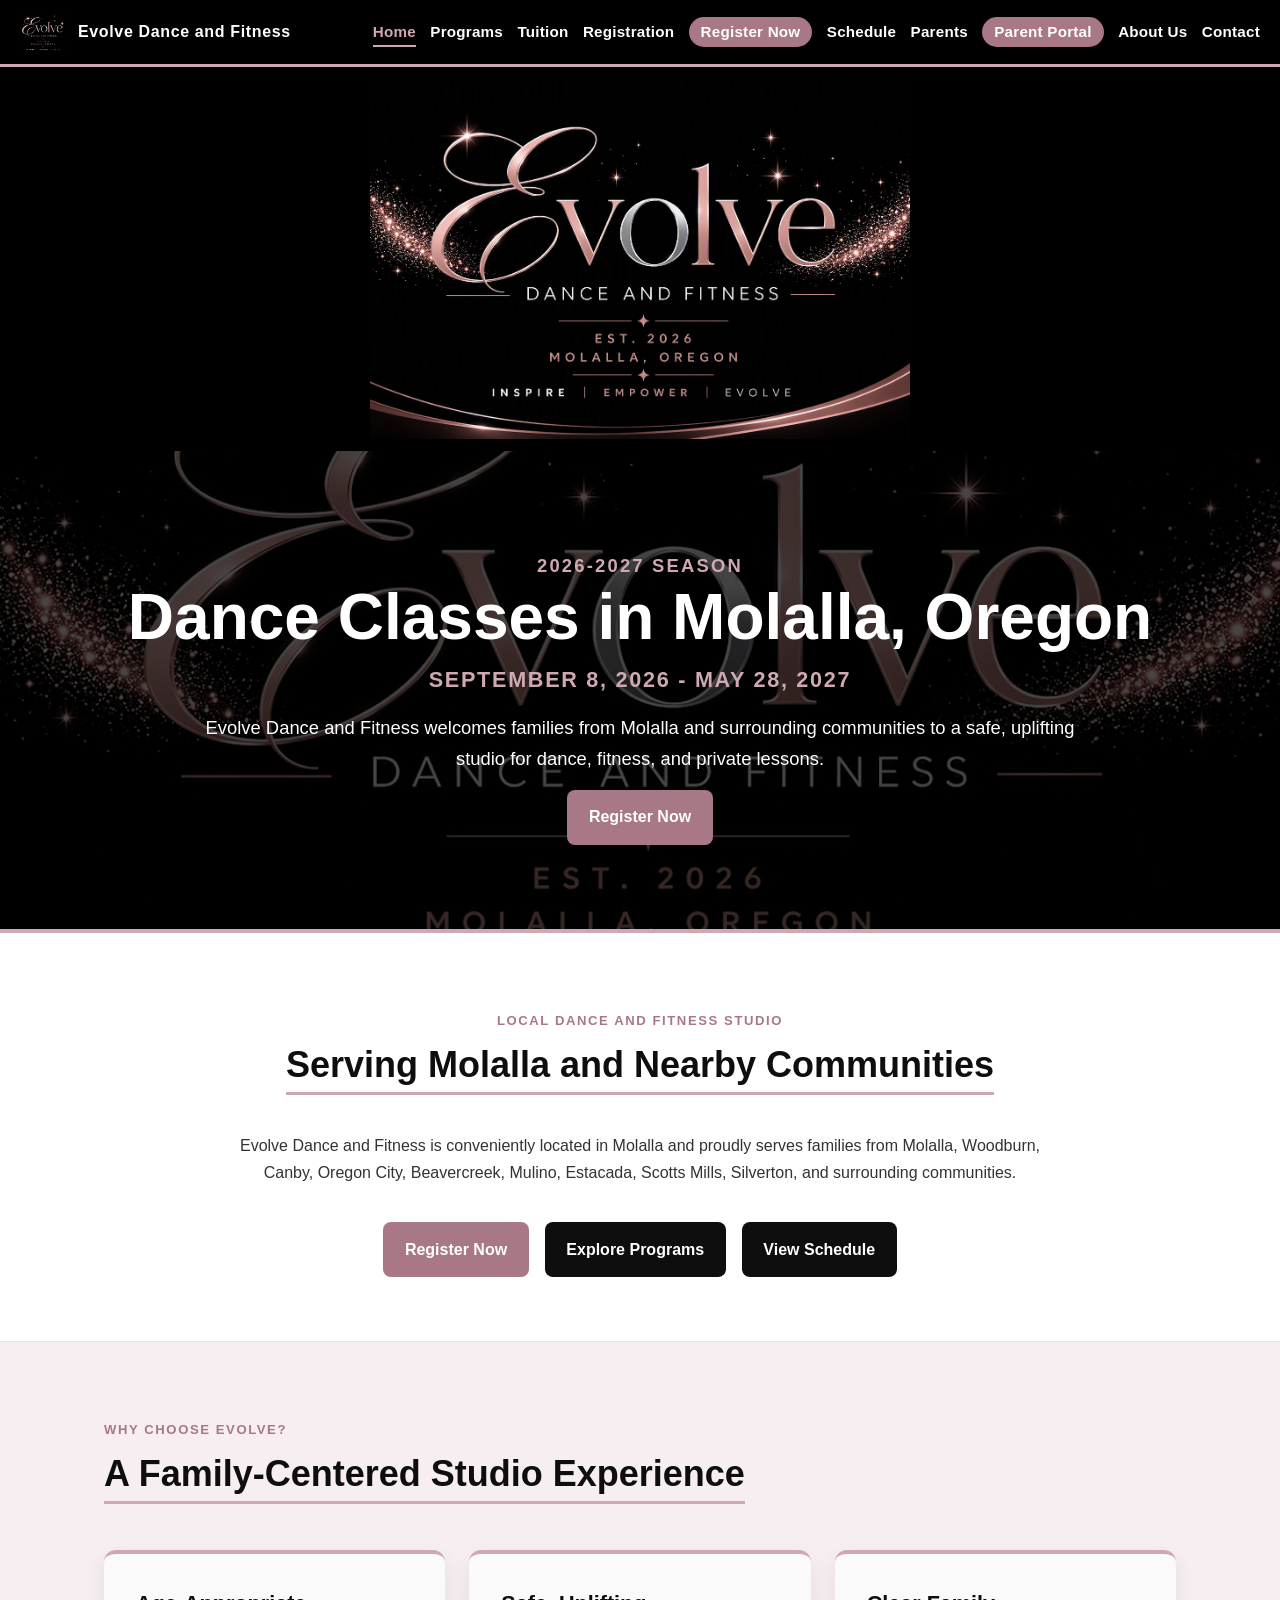
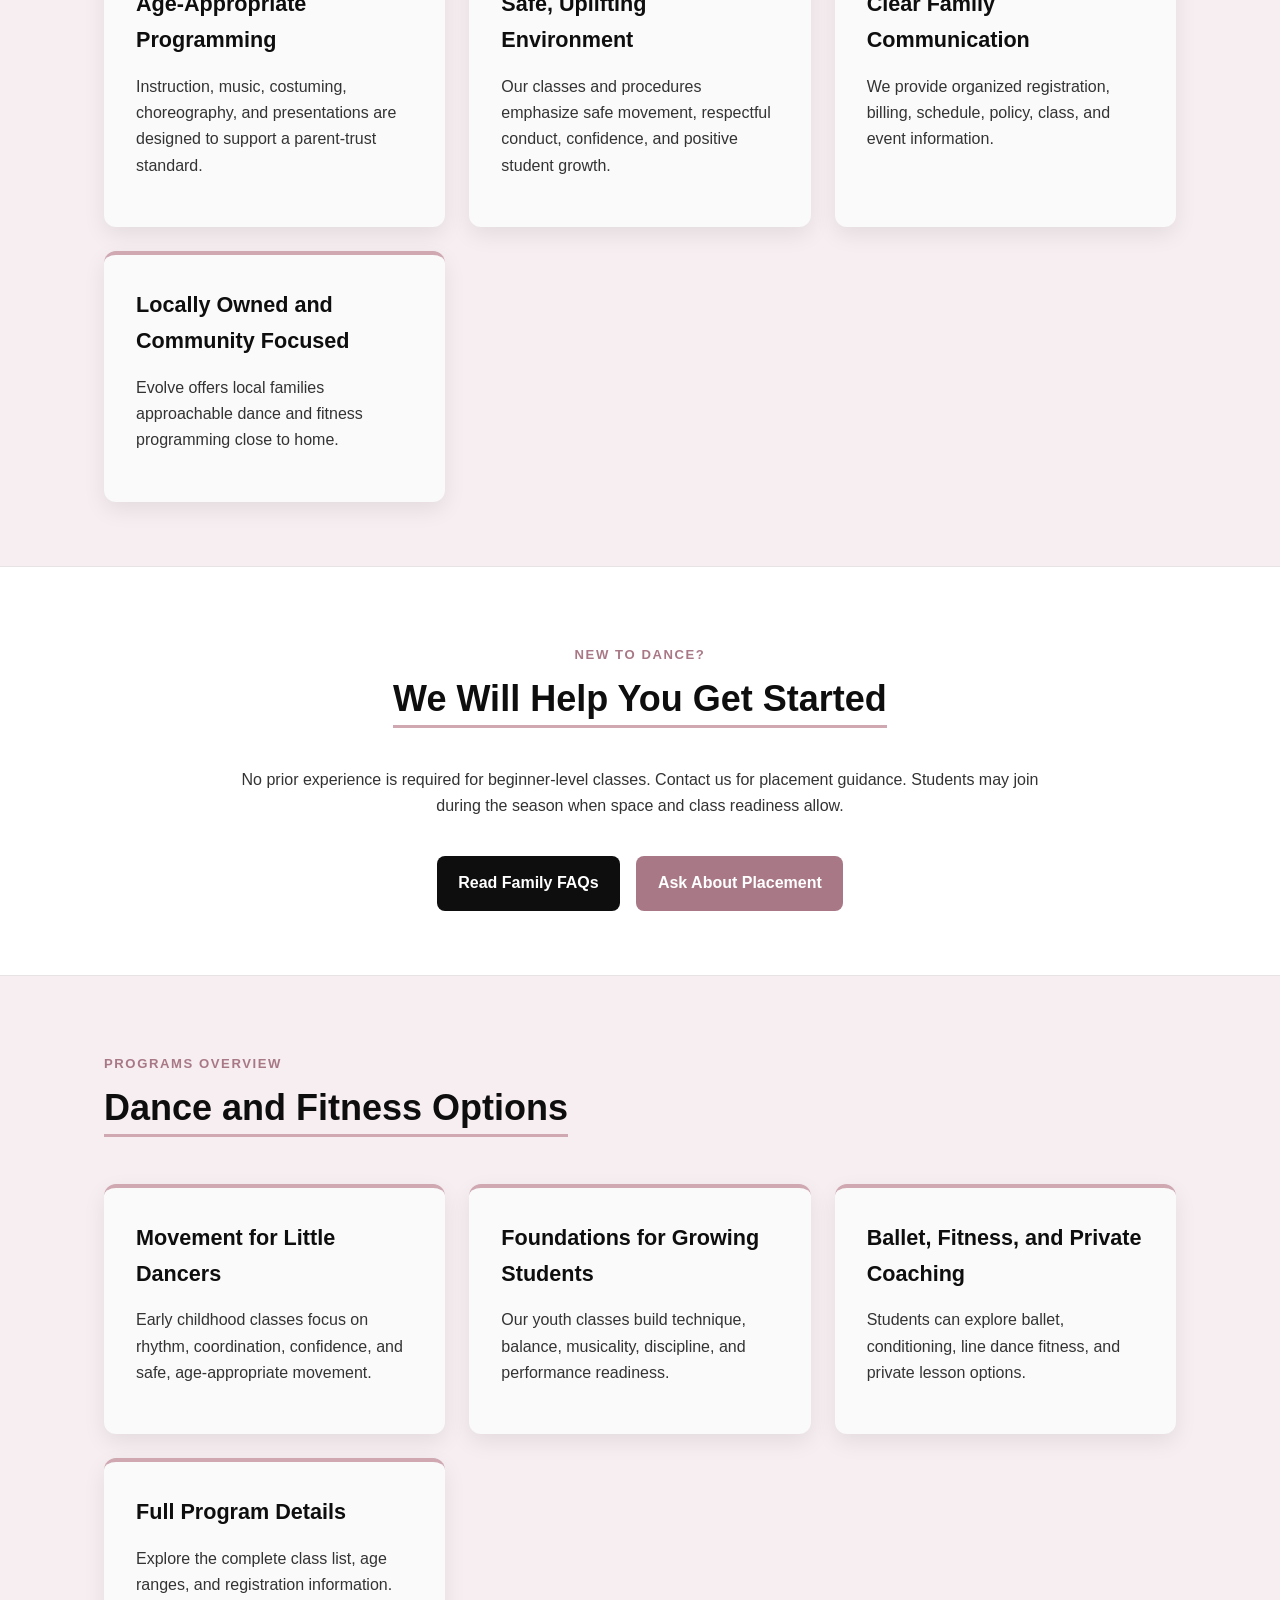
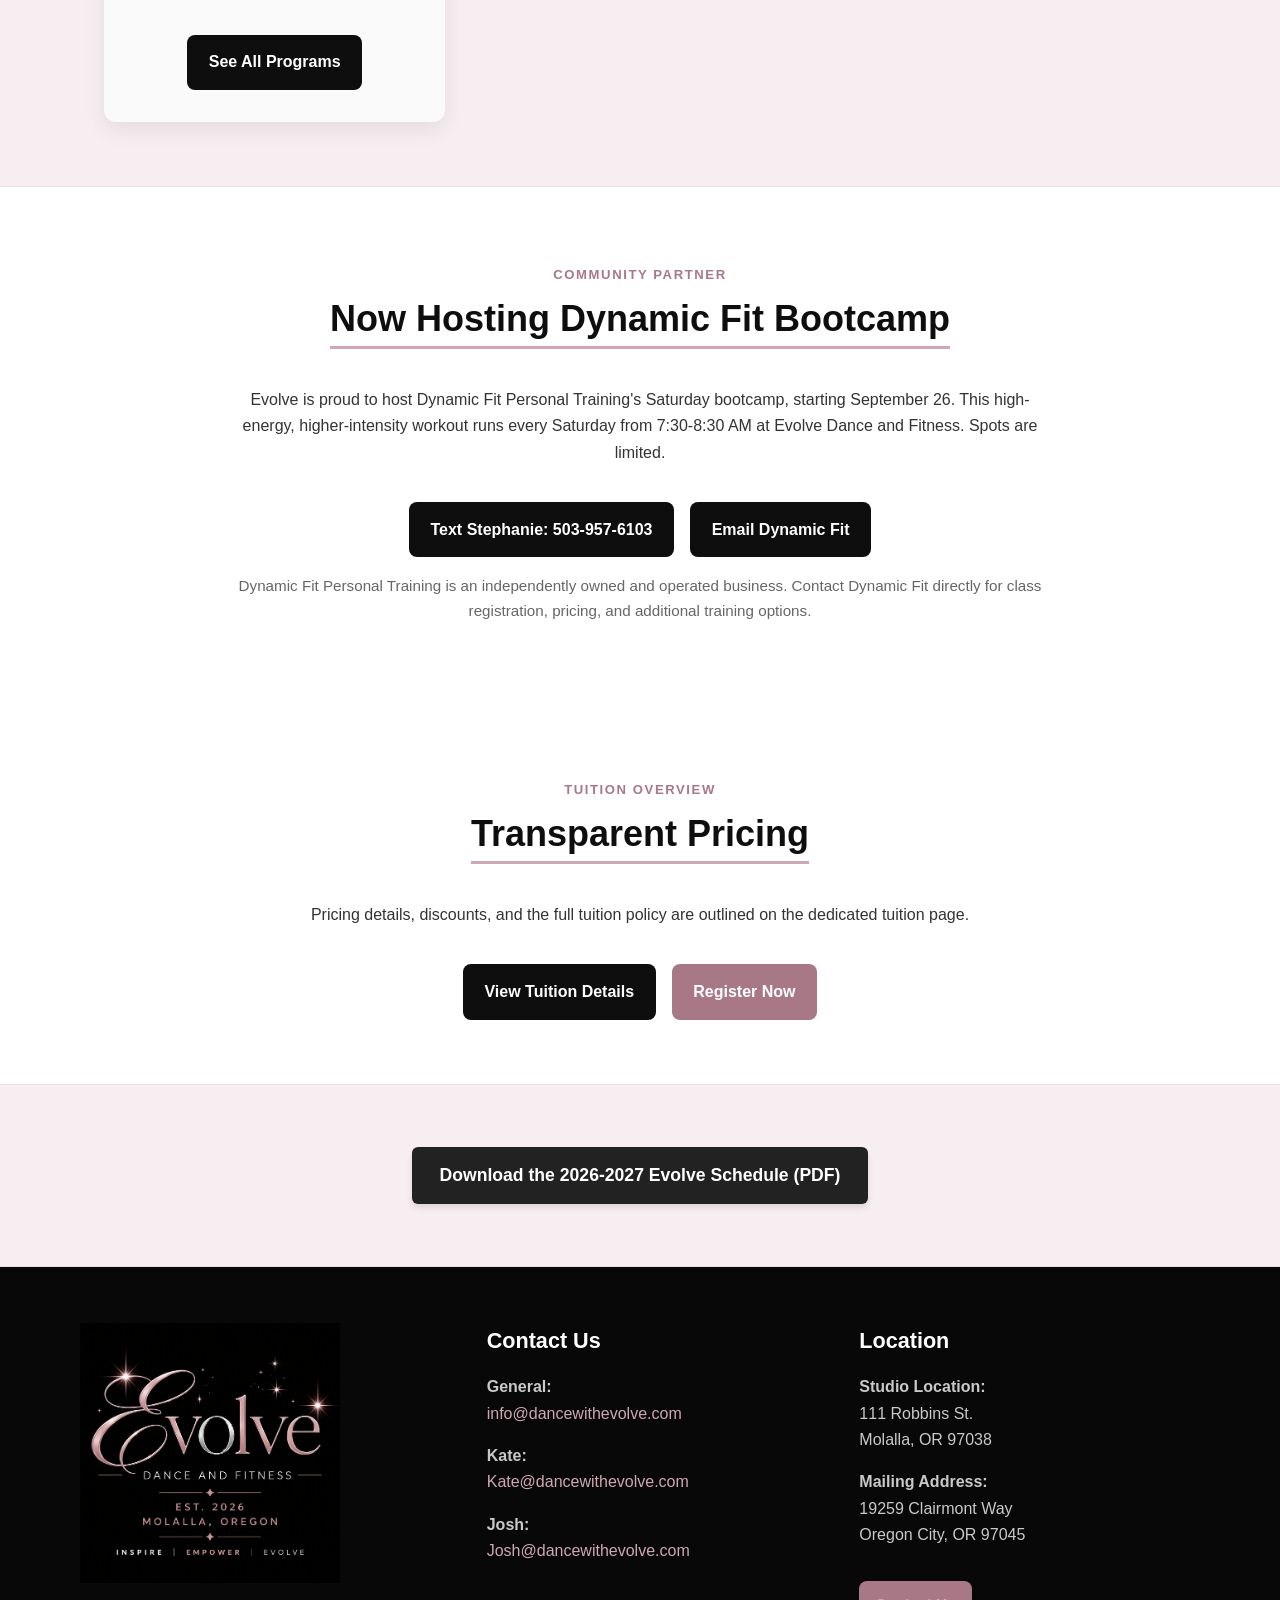
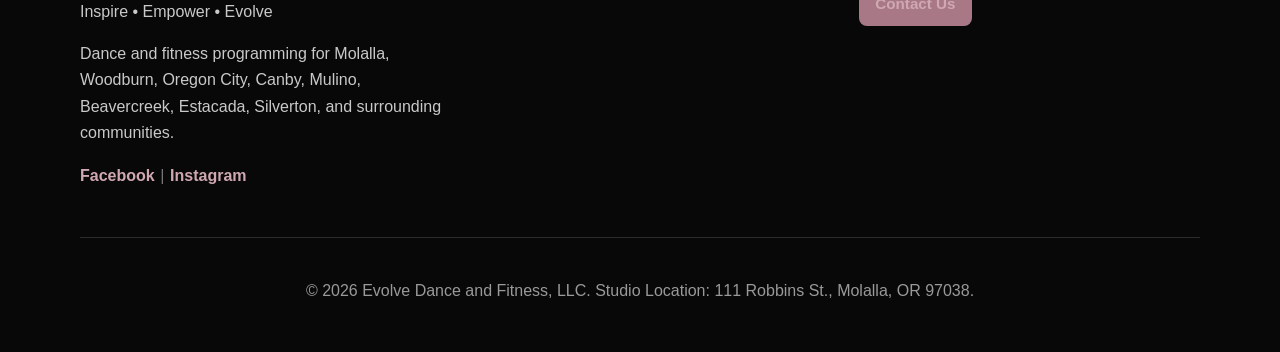
==== commit f6eeb553: "Updating SEO and expired information" ====
--- a/index.html
+++ b/index.html
@@ -6,21 +6,21 @@
     <title>
       Evolve Dance and Fitness | Dance Studio in Molalla, OR
     </title>
-    <meta name="description" content="Enrollment is open for the Evolve Dance and Fitness 2026-2027 season. Join our Pajama Dance Party in Molalla on October 9, 2026.">
-    <link rel="canonical" href="https://www.dancewithevolve.com/">
+    <meta name="description" content="Enrollment is open for the 2026-2027 season at Evolve Dance and Fitness in Molalla, Oregon. Explore dance, fitness, and private lesson programs.">
+    <link rel="canonical" href="https://dancewithevolve.com/">
     <meta property="og:title" content="Evolve Dance and Fitness | Dance Studio in Molalla, OR">
-    <meta property="og:description" content="Dance classes and special events for families, including the Pajama Dance Party on October 9, 2026.">
-    <meta property="og:url" content="https://www.dancewithevolve.com/">
+    <meta property="og:description" content="Explore dance, fitness, and private lesson programs for the 2026-2027 season at Evolve Dance and Fitness in Molalla, Oregon.">
+    <meta property="og:url" content="https://dancewithevolve.com/">
     <link rel="shortcut icon" href="images/favicon.ico" type="image/x-icon">
     <meta property="og:type" content="website">
     <meta property="og:site_name" content="Evolve Dance and Fitness">
-    <meta property="og:image" content="images/evolve-logo-banner.png">
+    <meta property="og:image" content="https://dancewithevolve.com/images/evolve-logo-banner.png">
     <meta name="twitter:card" content="summary_large_image">
     <meta name="twitter:title" content="Evolve Dance and Fitness | Dance Studio in Molalla, OR">
-    <meta name="twitter:description" content="Dance classes and special events for families, including the Pajama Dance Party on October 9, 2026.">
-    <meta name="twitter:image" content="images/evolve-logo-banner.png">
+    <meta name="twitter:description" content="Explore dance, fitness, and private lesson programs for the 2026-2027 season at Evolve Dance and Fitness in Molalla, Oregon.">
+    <meta name="twitter:image" content="https://dancewithevolve.com/images/evolve-logo-banner.png">
     <link rel="stylesheet" href="style.css">
-    <script type="application/ld+json">{"@context":"https://schema.org","@type":"DanceSchool","name":"Evolve Dance and Fitness","legalName":"Evolve Dance and Fitness, LLC","url":"https://www.dancewithevolve.com","email":"info@dancewithevolve.com","image":"images/evolve-logo-banner.png","logo":"images/evolve_logo.png","description":"Dance and fitness classes for children, teens, and families in Molalla, Oregon.","address":{"@type":"PostalAddress","streetAddress":"111 Robbins St.","addressLocality":"Molalla","addressRegion":"OR","postalCode":"97038","addressCountry":"US"},"areaServed":["Molalla","Woodburn","Oregon City","Canby","Mulino","Beavercreek","Estacada","Silverton","South Clackamas County"],"sameAs":["https://www.facebook.com/evolvedanceandfitnessmolalla","https://www.instagram.com/evolve_dance_molalla/"]}</script>
+    <script type="application/ld+json">{"@context":"https://schema.org","@type":"DanceSchool","name":"Evolve Dance and Fitness","legalName":"Evolve Dance and Fitness, LLC","url":"https://dancewithevolve.com","email":"info@dancewithevolve.com","image":"images/evolve-logo-banner.png","logo":"images/evolve_logo.png","description":"Dance and fitness classes for children, teens, and families in Molalla, Oregon.","address":{"@type":"PostalAddress","streetAddress":"111 Robbins St.","addressLocality":"Molalla","addressRegion":"OR","postalCode":"97038","addressCountry":"US"},"areaServed":["Molalla","Woodburn","Oregon City","Canby","Mulino","Beavercreek","Estacada","Silverton","South Clackamas County"],"sameAs":["https://www.facebook.com/evolvedanceandfitnessmolalla","https://www.instagram.com/evolve_dance_molalla/"]}</script>
     <script async src="https://www.googletagmanager.com/gtag/js?id=G-V9MZHZDTXV"></script>
     <script>window.dataLayer=window.dataLayer||[];function gtag(){dataLayer.push(arguments);}gtag('js',new Date());gtag('config','G-V9MZHZDTXV');</script>
   </head>
@@ -81,22 +81,6 @@
       <a class="cta-btn" href="https://app.jackrabbitclass.com/regv2.asp?id=558634" target="_blank" rel="noopener noreferrer">Register Now</a>
     </section>
     <main>
-      <section class="band">
-        <div class="container center narrow">
-          <p class="eyebrow">
-            One-Time Class • October 9, 2026
-          </p>
-          <h2>
-            Pajama Dance Party
-          </h2>
-          <p>
-            Wear your favorite pajamas and join Evolve for a special one-time dance party in Molalla. $35 for the first child, $30 for each additional sibling. Space is limited to 25 children, so families are encouraged to review the details and register early.
-          </p>
-          <div class="action-row">
-            <a class="cta-btn" href="pajama-dance-party.html">View Party Details</a><a class="button secondary" href="https://app.jackrabbitclass.com/regv2.asp?id=558634" target="_blank" rel="noopener noreferrer">Register Online</a>
-          </div>
-        </div>
-      </section>
       <section class="container center narrow">
         <p class="eyebrow">
           Local dance and fitness studio
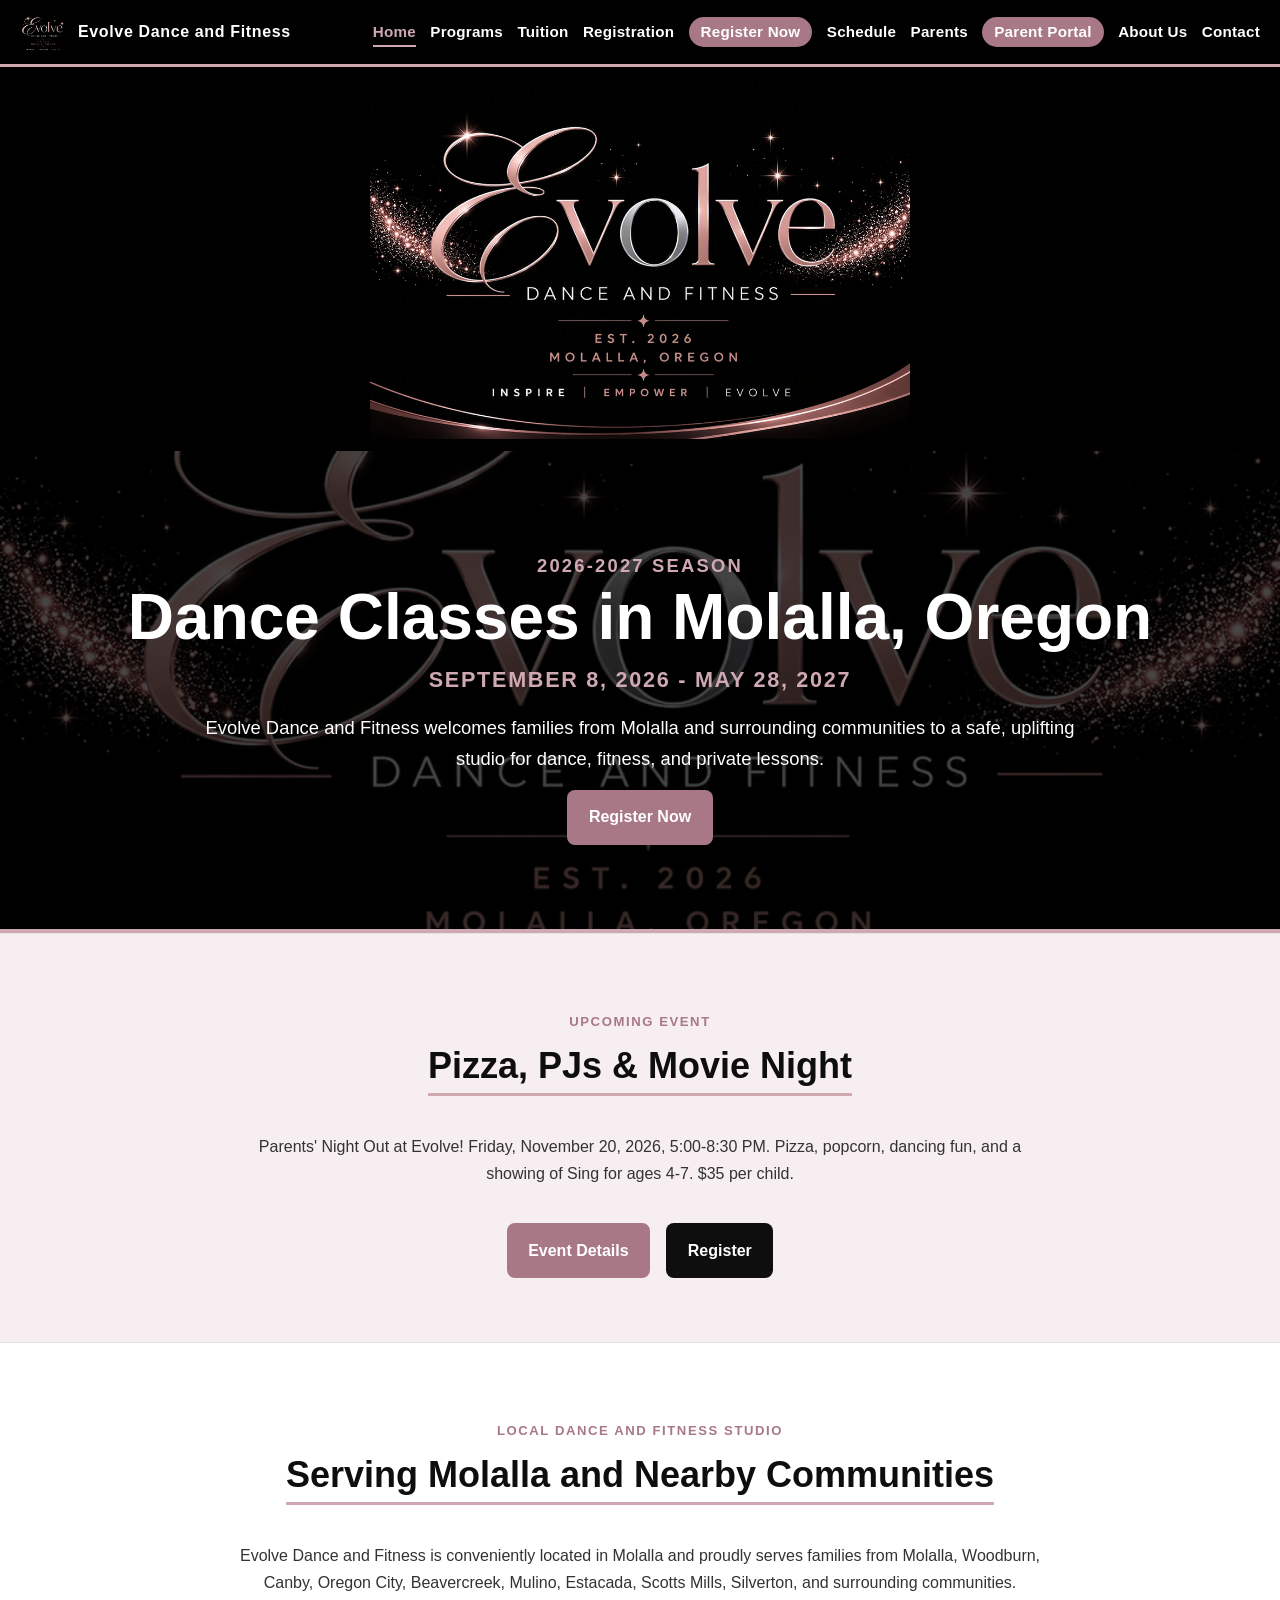
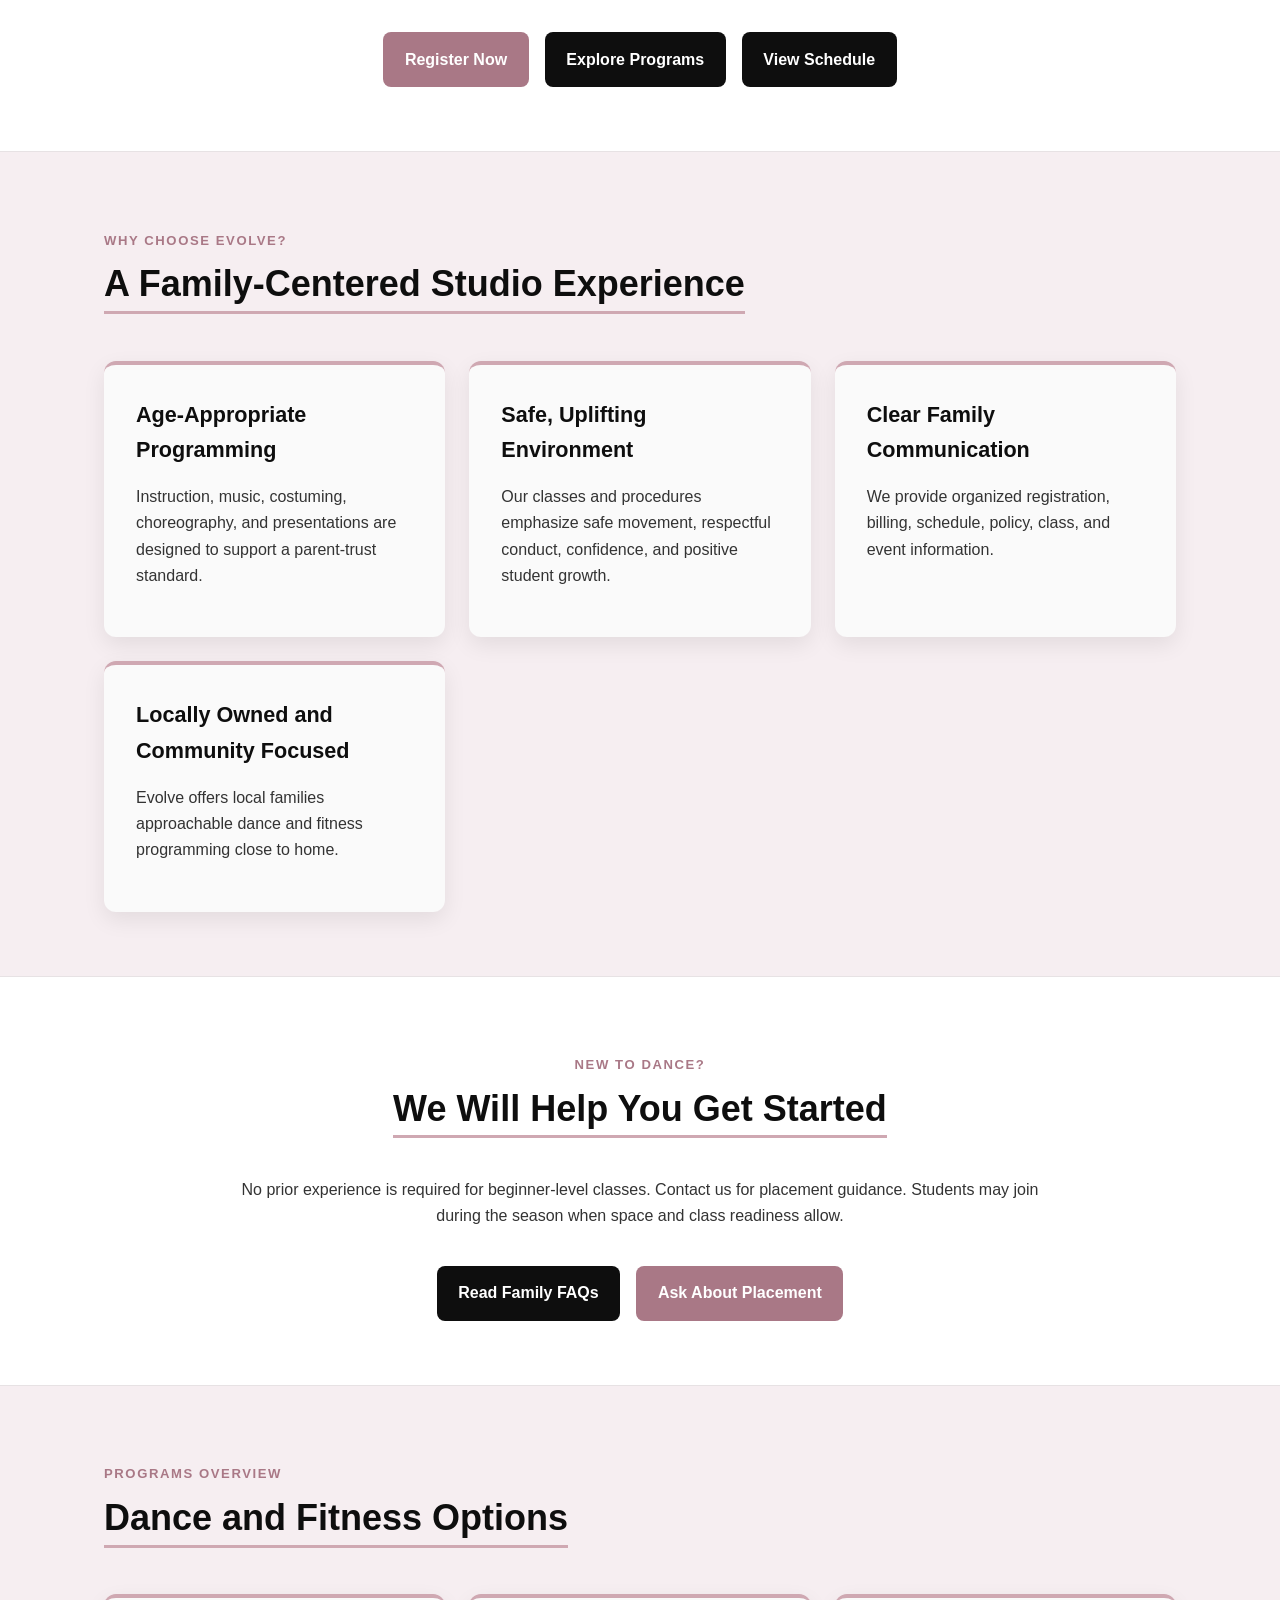
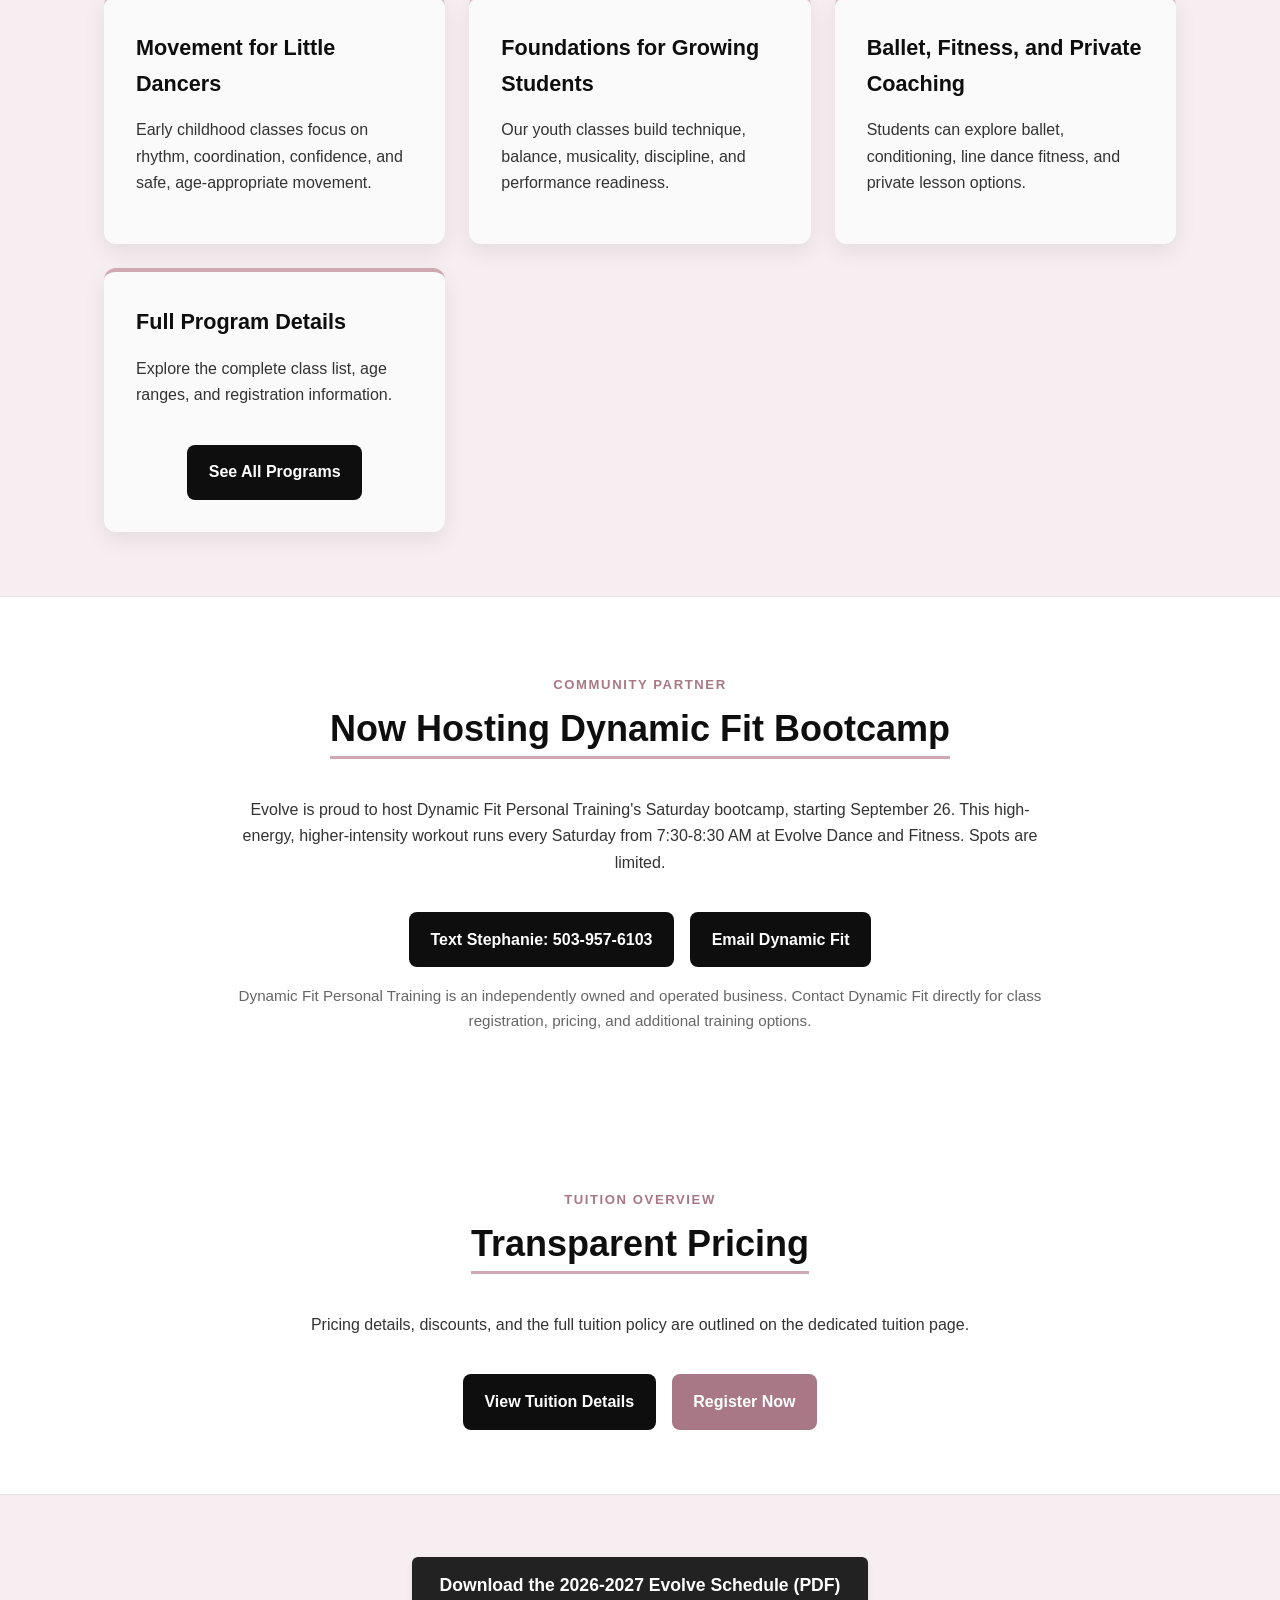
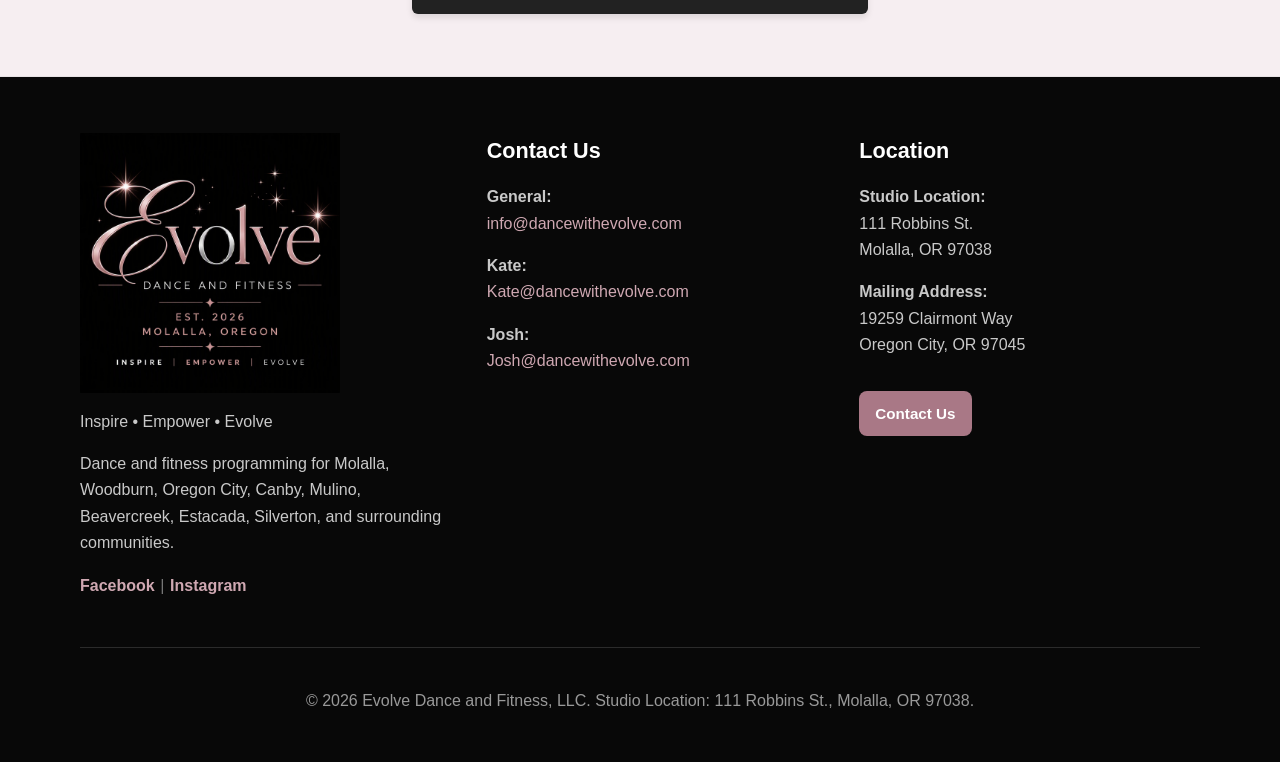
==== commit ab21bff8: "Add home page event callout, fix boo og:image, remove broken waiver link, compress images, remove st" ====
--- a/index.html
+++ b/index.html
@@ -81,6 +81,16 @@
       <a class="cta-btn" href="https://app.jackrabbitclass.com/regv2.asp?id=558634" target="_blank" rel="noopener noreferrer">Register Now</a>
     </section>
     <main>
+      <section class="band">
+        <div class="container center narrow">
+          <p class="eyebrow">Upcoming Event</p>
+          <h2>Pizza, PJs &amp; Movie Night</h2>
+          <p>Parents' Night Out at Evolve! Friday, November 20, 2026, 5:00-8:30 PM. Pizza, popcorn, dancing fun, and a showing of Sing for ages 4-7. $35 per child.</p>
+          <div class="action-row">
+            <a class="cta-btn" href="pizza-pjs-movie-night.html">Event Details</a><a class="button secondary" href="https://app.jackrabbitclass.com/regevent.asp?xID=8431178&amp;orgid=558634&amp;PortalSession=" target="_blank" rel="noopener noreferrer">Register</a>
+          </div>
+        </div>
+      </section>
       <section class="container center narrow">
         <p class="eyebrow">
           Local dance and fitness studio
--- a/style.css
+++ b/style.css
@@ -23,7 +23,7 @@
 .brand-link:visited, .brand-link:hover, .brand-link:focus { color: #fff; text-decoration: none; }
 .nav-logo { height: 46px; width: auto; display: block; }
 .brand-text { white-space: nowrap; }
-.nav-menu { display: flex; justify-content: flex-end; align-items: center; flex-wrap: nowrap; gap: .65rem .9rem; list-style: none; padding: 0; margin: 0; flex: 1; min-width: 0; }
+.nav-menu { display: flex; justify-content: flex-end; align-items: center; flex-wrap: wrap; gap: .4rem .9rem; list-style: none; padding: 0; margin: 0; flex: 1; min-width: 0; }
 .nav-menu li { white-space: nowrap; }
 .nav-menu a { color: #fff; text-decoration: none; font-size: .95rem; font-weight: 700; letter-spacing: .015em; padding: .35rem 0; border-bottom: 2px solid transparent; }
 .nav-menu a:hover, .nav-menu a.active { color: var(--accent); border-bottom-color: var(--accent); }
@@ -77,6 +77,7 @@
 .footer h3 { color: #fff; }
 .footer a { color: var(--accent); text-decoration: none; }
 .footer a:hover { color: #fff; }
+.footer a.button, .footer a.button:hover { color: #fff; }
 .footer-logo { width: min(260px, 100%); height: auto; display: block; margin-bottom: 1rem; }
 .social-links a { font-weight: 900; }
 .social-links span { color: #777; padding: 0 .35rem; }
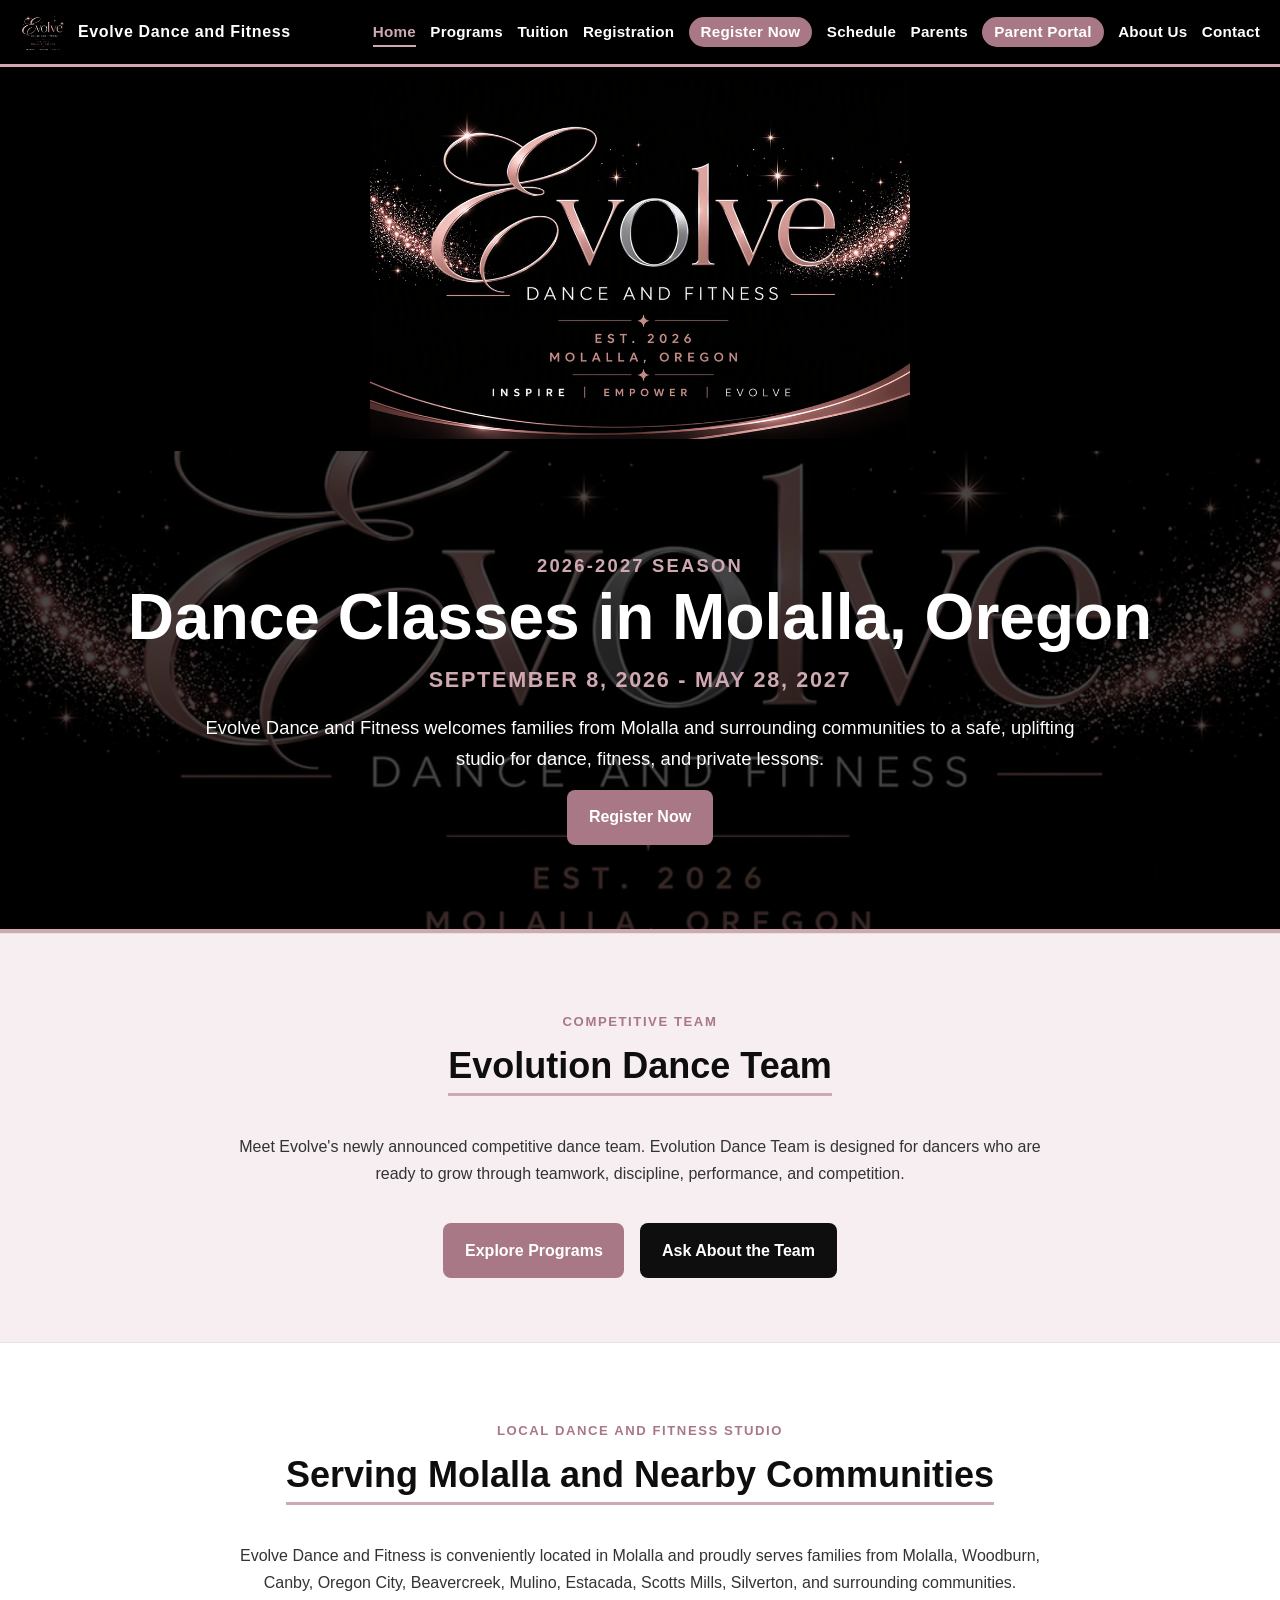
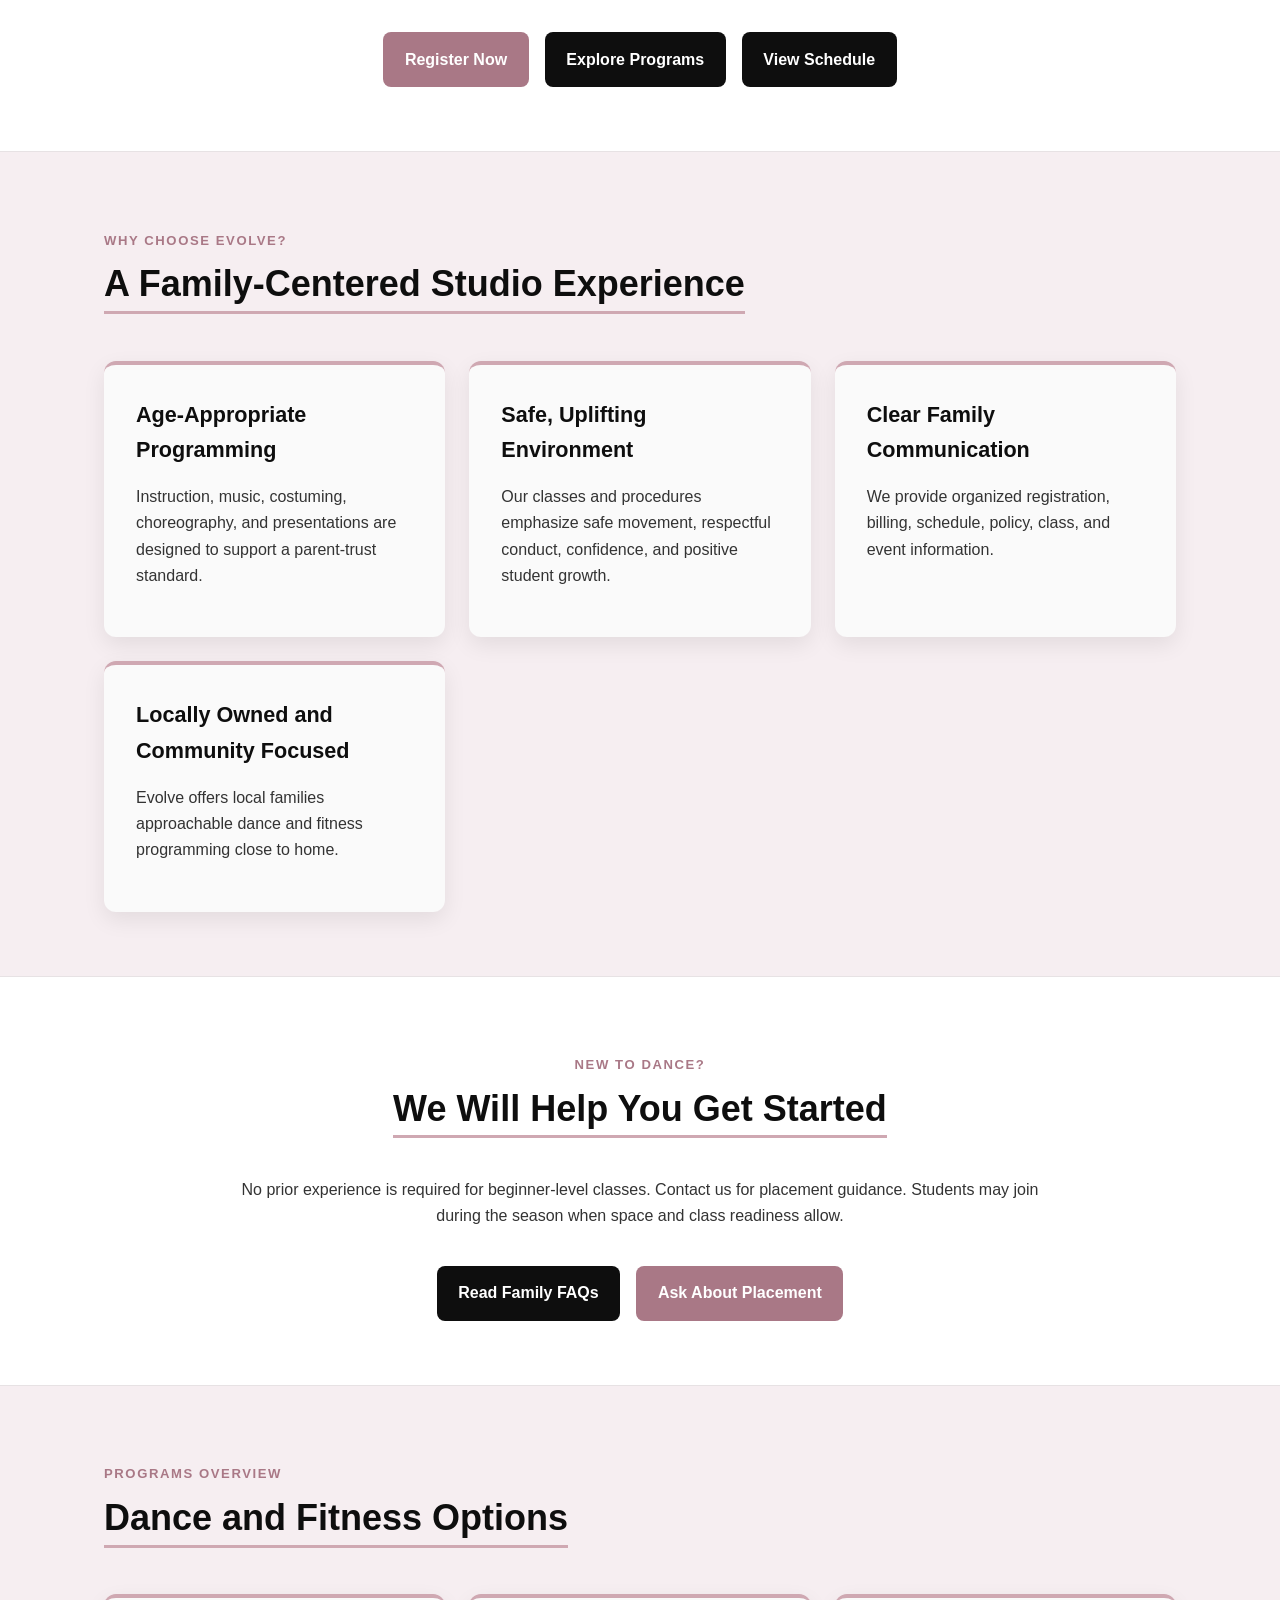
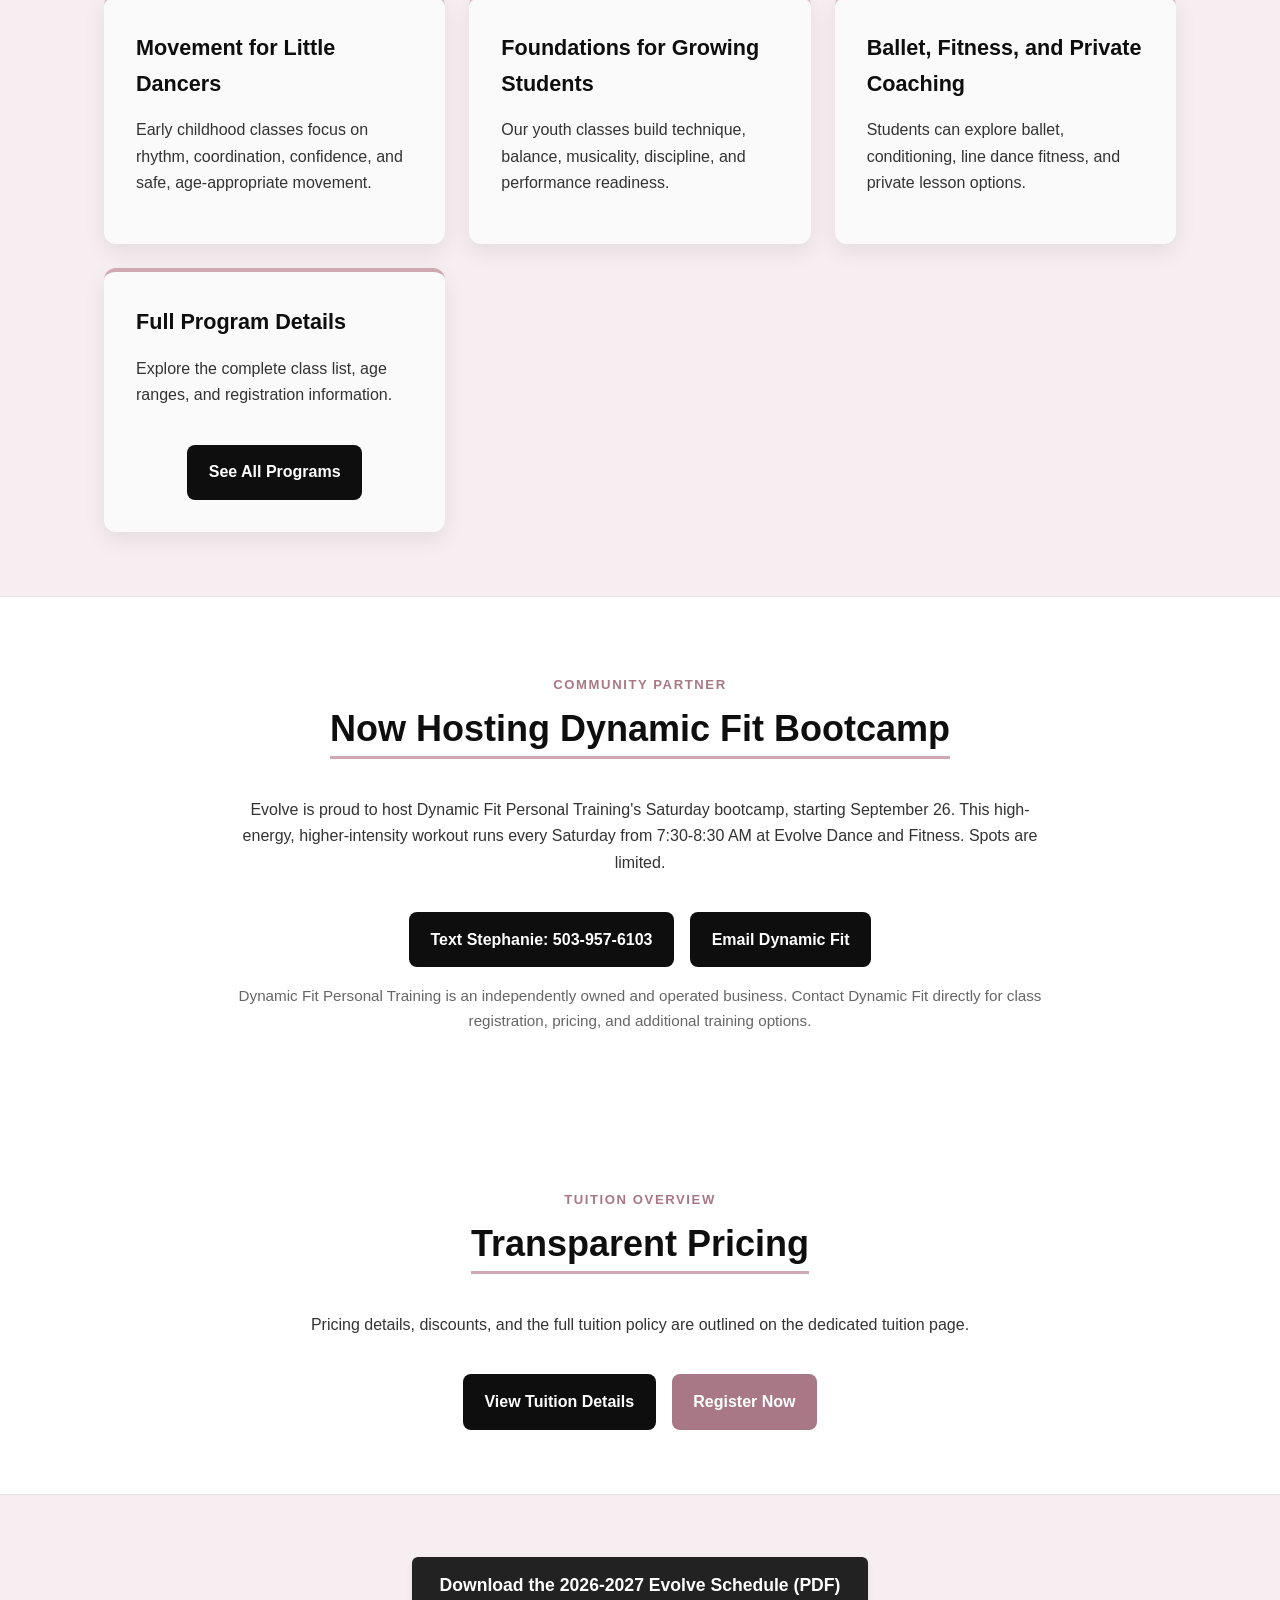
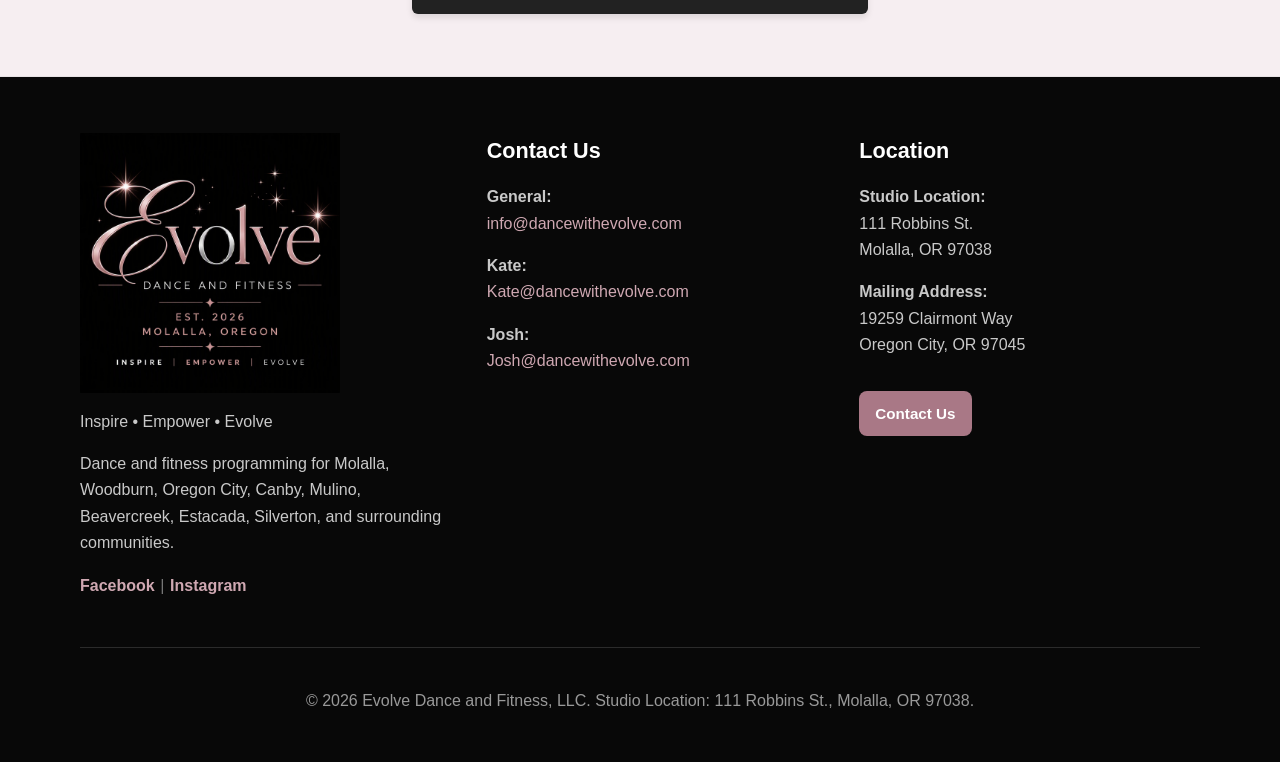
==== commit 4faa737e: "Updating site" ====
--- a/index.html
+++ b/index.html
@@ -6,10 +6,10 @@
     <title>
       Evolve Dance and Fitness | Dance Studio in Molalla, OR
     </title>
-    <meta name="description" content="Enrollment is open for the 2026-2027 season at Evolve Dance and Fitness in Molalla, Oregon. Explore dance, fitness, and private lesson programs.">
+    <meta name="description" content="Enrollment is open for the 2026-2027 season at Evolve Dance and Fitness in Molalla, Oregon. Explore dance, fitness, Evolution Dance Team, and private lesson programs.">
     <link rel="canonical" href="https://dancewithevolve.com/">
     <meta property="og:title" content="Evolve Dance and Fitness | Dance Studio in Molalla, OR">
-    <meta property="og:description" content="Explore dance, fitness, and private lesson programs for the 2026-2027 season at Evolve Dance and Fitness in Molalla, Oregon.">
+    <meta property="og:description" content="Explore dance, fitness, Evolution Dance Team, and private lesson programs for the 2026-2027 season at Evolve Dance and Fitness in Molalla, Oregon.">
     <meta property="og:url" content="https://dancewithevolve.com/">
     <link rel="shortcut icon" href="images/favicon.ico" type="image/x-icon">
     <meta property="og:type" content="website">
@@ -17,9 +17,9 @@
     <meta property="og:image" content="https://dancewithevolve.com/images/evolve-logo-banner.png">
     <meta name="twitter:card" content="summary_large_image">
     <meta name="twitter:title" content="Evolve Dance and Fitness | Dance Studio in Molalla, OR">
-    <meta name="twitter:description" content="Explore dance, fitness, and private lesson programs for the 2026-2027 season at Evolve Dance and Fitness in Molalla, Oregon.">
+    <meta name="twitter:description" content="Explore dance, fitness, Evolution Dance Team, and private lesson programs for the 2026-2027 season at Evolve Dance and Fitness in Molalla, Oregon.">
     <meta name="twitter:image" content="https://dancewithevolve.com/images/evolve-logo-banner.png">
-    <link rel="stylesheet" href="style.css">
+    <link rel="stylesheet" href="style.css?v=20261020">
     <script type="application/ld+json">{"@context":"https://schema.org","@type":"DanceSchool","name":"Evolve Dance and Fitness","legalName":"Evolve Dance and Fitness, LLC","url":"https://dancewithevolve.com","email":"info@dancewithevolve.com","image":"images/evolve-logo-banner.png","logo":"images/evolve_logo.png","description":"Dance and fitness classes for children, teens, and families in Molalla, Oregon.","address":{"@type":"PostalAddress","streetAddress":"111 Robbins St.","addressLocality":"Molalla","addressRegion":"OR","postalCode":"97038","addressCountry":"US"},"areaServed":["Molalla","Woodburn","Oregon City","Canby","Mulino","Beavercreek","Estacada","Silverton","South Clackamas County"],"sameAs":["https://www.facebook.com/evolvedanceandfitnessmolalla","https://www.instagram.com/evolve_dance_molalla/"]}</script>
     <script async src="https://www.googletagmanager.com/gtag/js?id=G-V9MZHZDTXV"></script>
     <script>window.dataLayer=window.dataLayer||[];function gtag(){dataLayer.push(arguments);}gtag('js',new Date());gtag('config','G-V9MZHZDTXV');</script>
@@ -83,11 +83,11 @@
     <main>
       <section class="band">
         <div class="container center narrow">
-          <p class="eyebrow">Upcoming Event</p>
-          <h2>Pizza, PJs &amp; Movie Night</h2>
-          <p>Parents' Night Out at Evolve! Friday, November 20, 2026, 5:00-8:30 PM. Pizza, popcorn, dancing fun, and a showing of Sing for ages 4-7. $35 per child.</p>
+          <p class="eyebrow">Competitive Team</p>
+          <h2>Evolution Dance Team</h2>
+          <p>Meet Evolve's newly announced competitive dance team. Evolution Dance Team is designed for dancers who are ready to grow through teamwork, discipline, performance, and competition.</p>
           <div class="action-row">
-            <a class="cta-btn" href="pizza-pjs-movie-night.html">Event Details</a><a class="button secondary" href="https://app.jackrabbitclass.com/regevent.asp?xID=8431178&amp;orgid=558634&amp;PortalSession=" target="_blank" rel="noopener noreferrer">Register</a>
+            <a class="cta-btn" href="programs.html">Explore Programs</a><a class="button secondary" href="mailto:info@dancewithevolve.com?subject=Evolution%20Dance%20Team">Ask About the Team</a>
           </div>
         </div>
       </section>
--- a/style.css
+++ b/style.css
@@ -114,6 +114,10 @@
 .price-card .price { font-size: 1.65rem; color: var(--accent-dark); font-weight: 900; margin: .35rem 0; }
 .discount-note { color: var(--accent-dark); font-style: italic; margin-top: 1rem; }
 .social-band { margin: 2rem -1.5rem; }
+.marquee-sign { background: #14090c; border: 3px solid var(--accent); border-radius: 14px; padding: 1.4rem 1rem; margin: 0 0 1.5rem; text-align: center; box-shadow: 0 0 0 5px #14090c, 0 0 22px rgba(207,168,178,.55); }
+.marquee-sign .marquee-label { color: var(--accent); font-weight: 900; letter-spacing: .3em; text-transform: uppercase; font-size: .8rem; margin: 0 0 .4rem; }
+.marquee-sign .marquee-title { color: #ffd76a; font-size: clamp(2.6rem, 9vw, 4.2rem); font-weight: 900; letter-spacing: .14em; line-height: 1; margin: 0; text-shadow: 0 0 6px rgba(255,215,106,.9), 0 0 18px rgba(255,190,60,.6); }
+.marquee-sign .marquee-sub { color: var(--silver); font-size: .95rem; margin: .6rem 0 0; }
 @media (max-width: 840px) {
   .nav-container { flex-direction: column; align-items: flex-start; }
   .nav-menu { justify-content: flex-start; flex-wrap: wrap; }
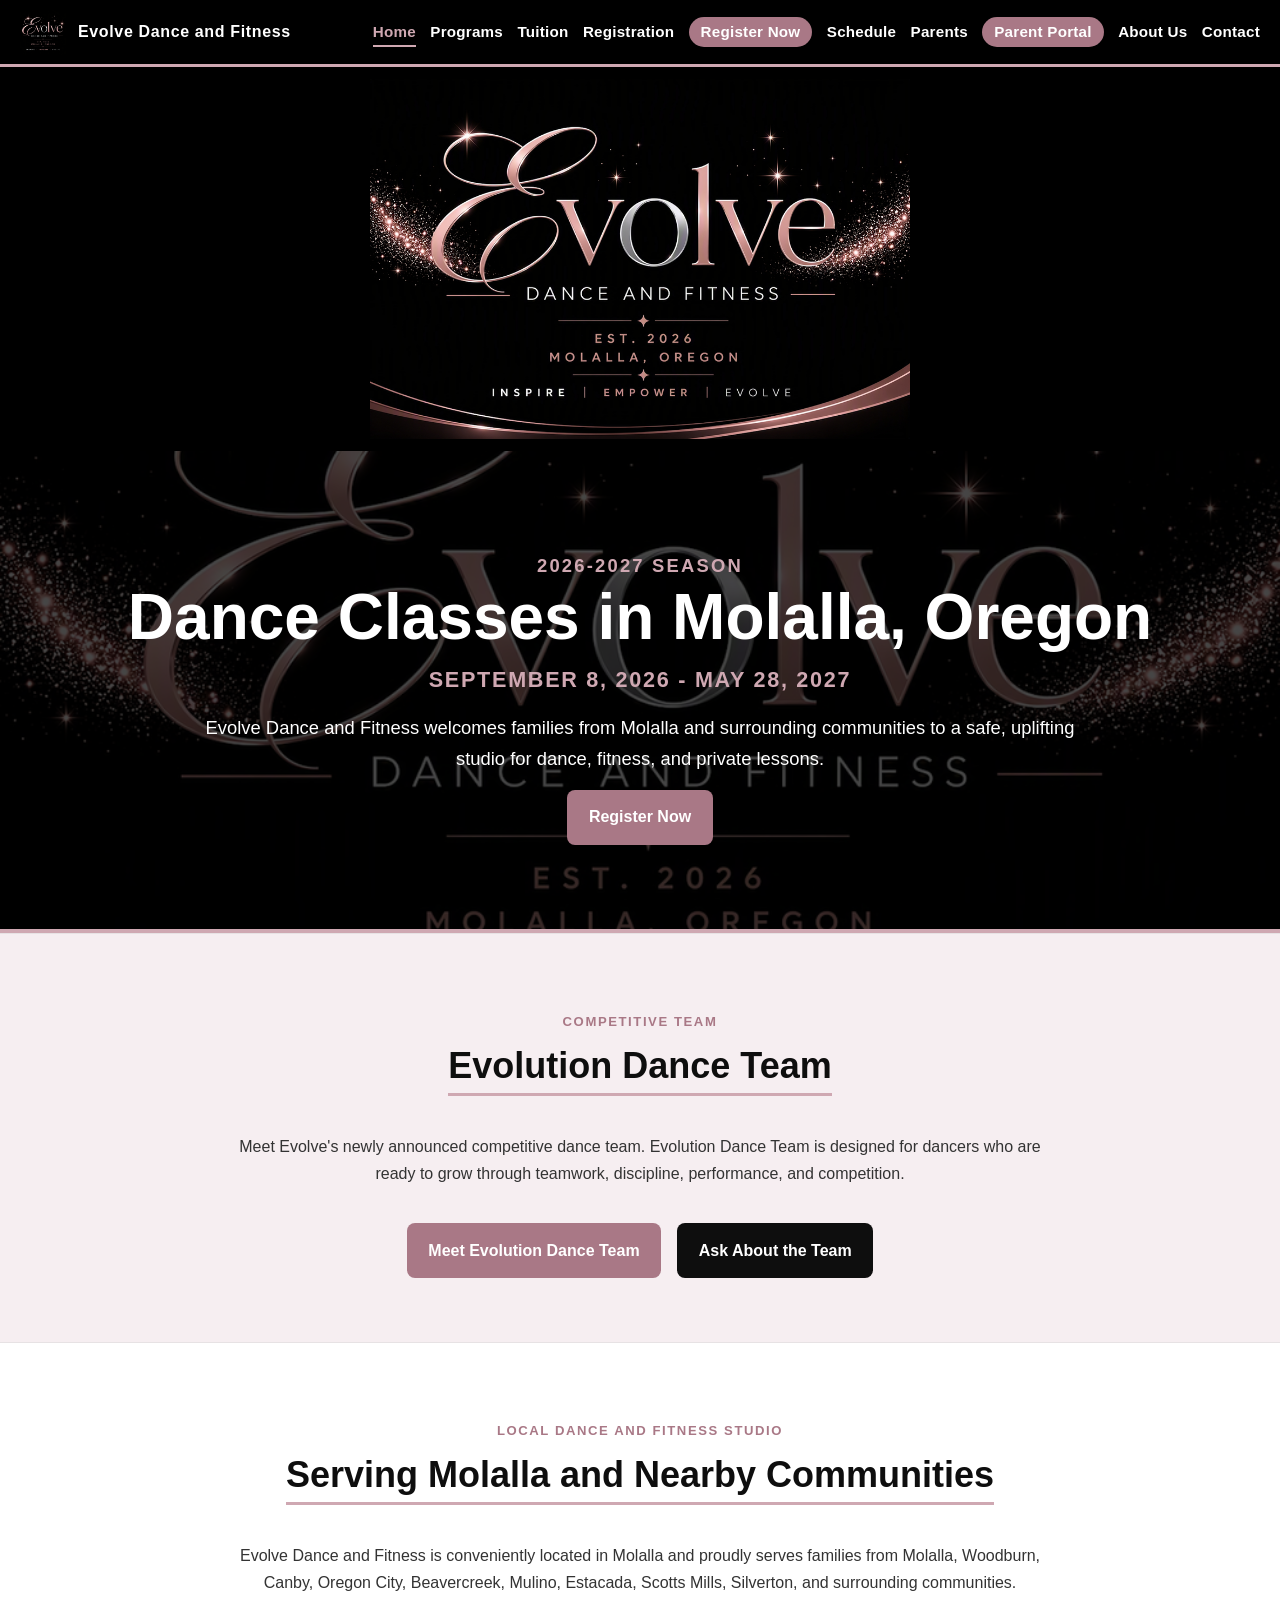
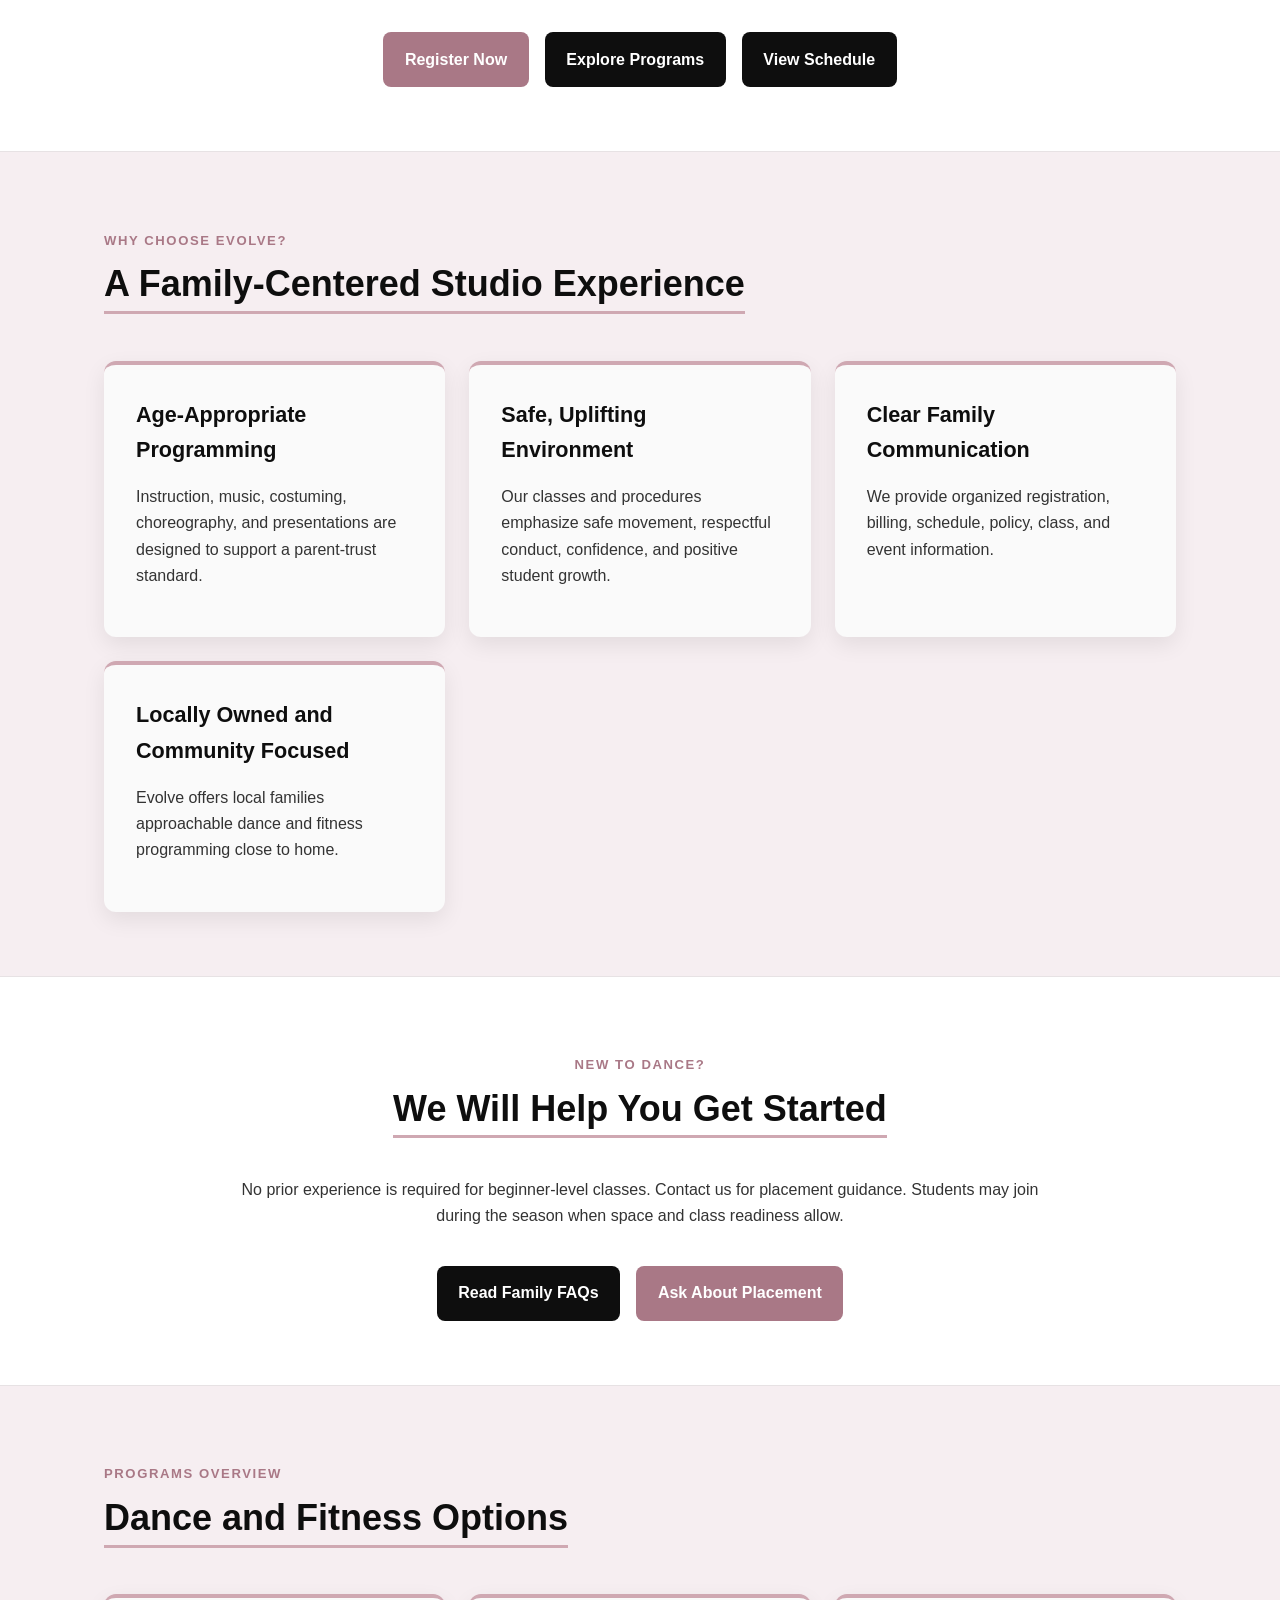
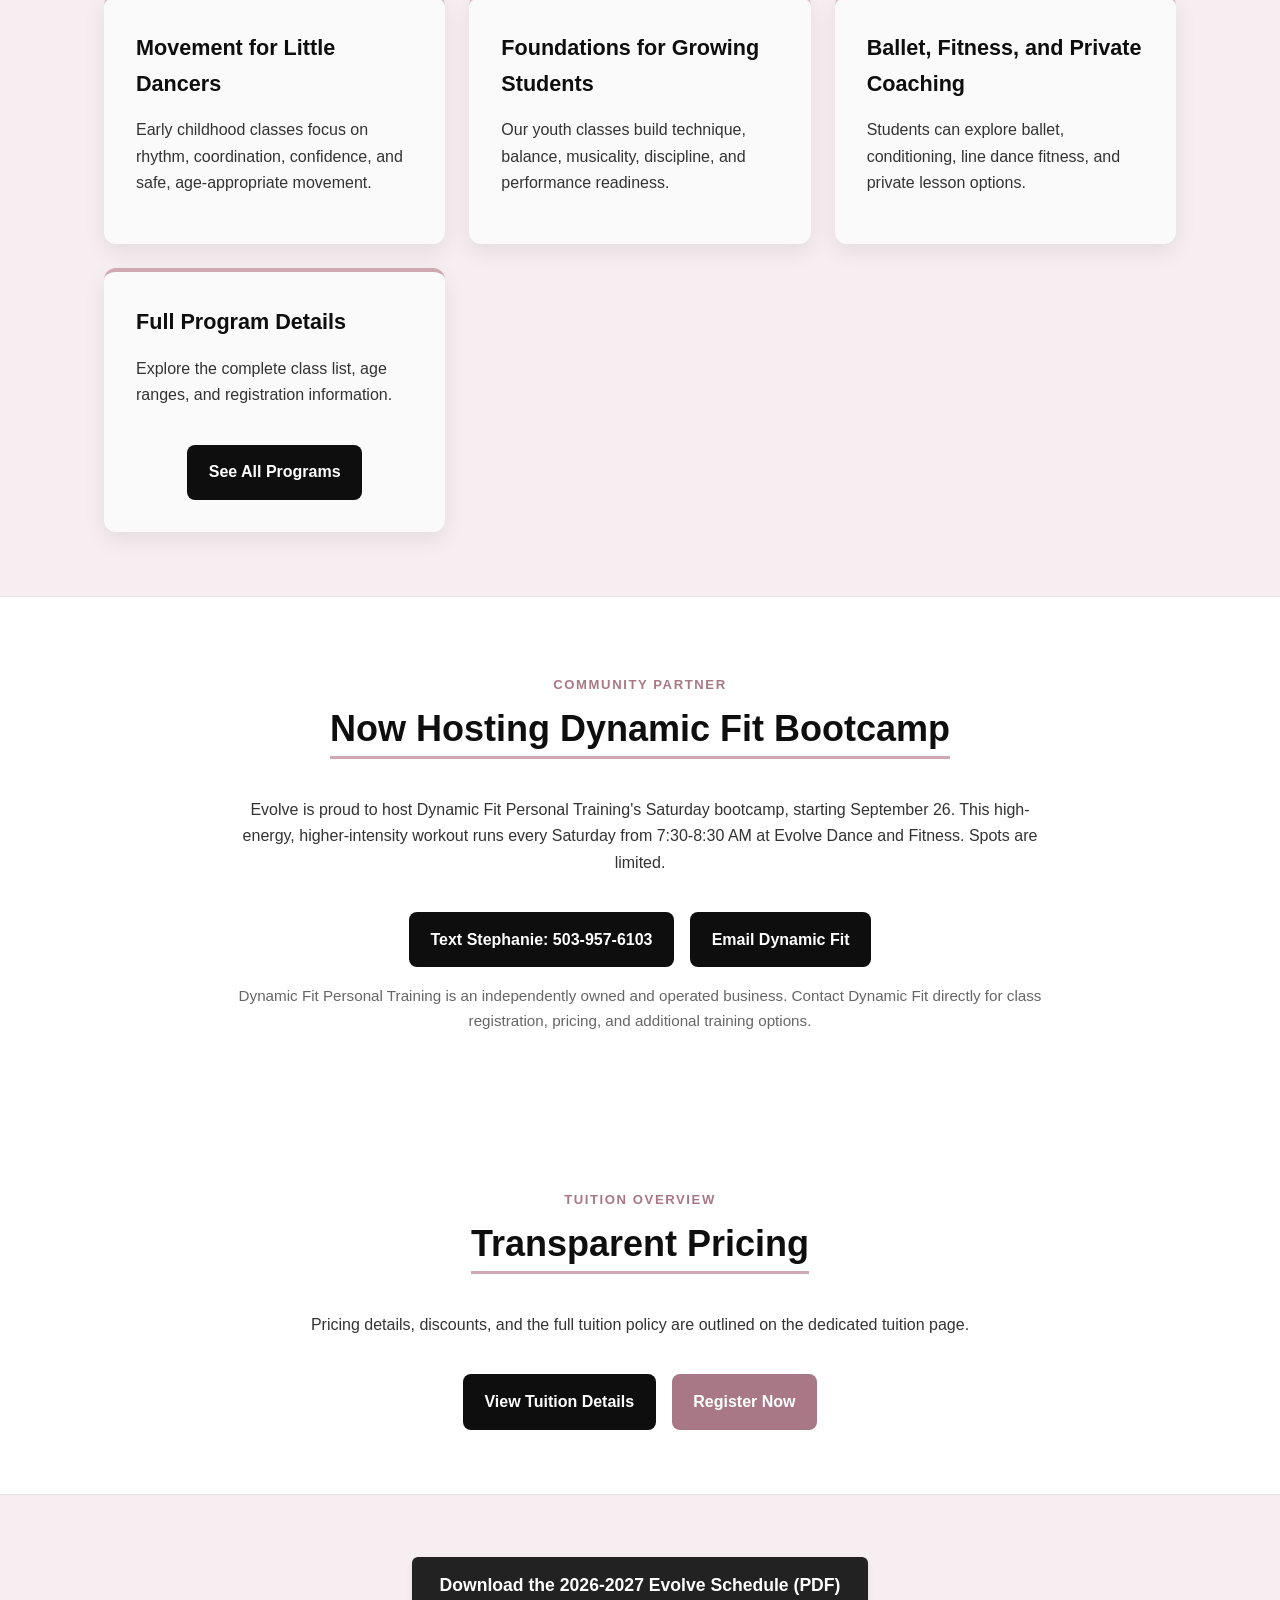
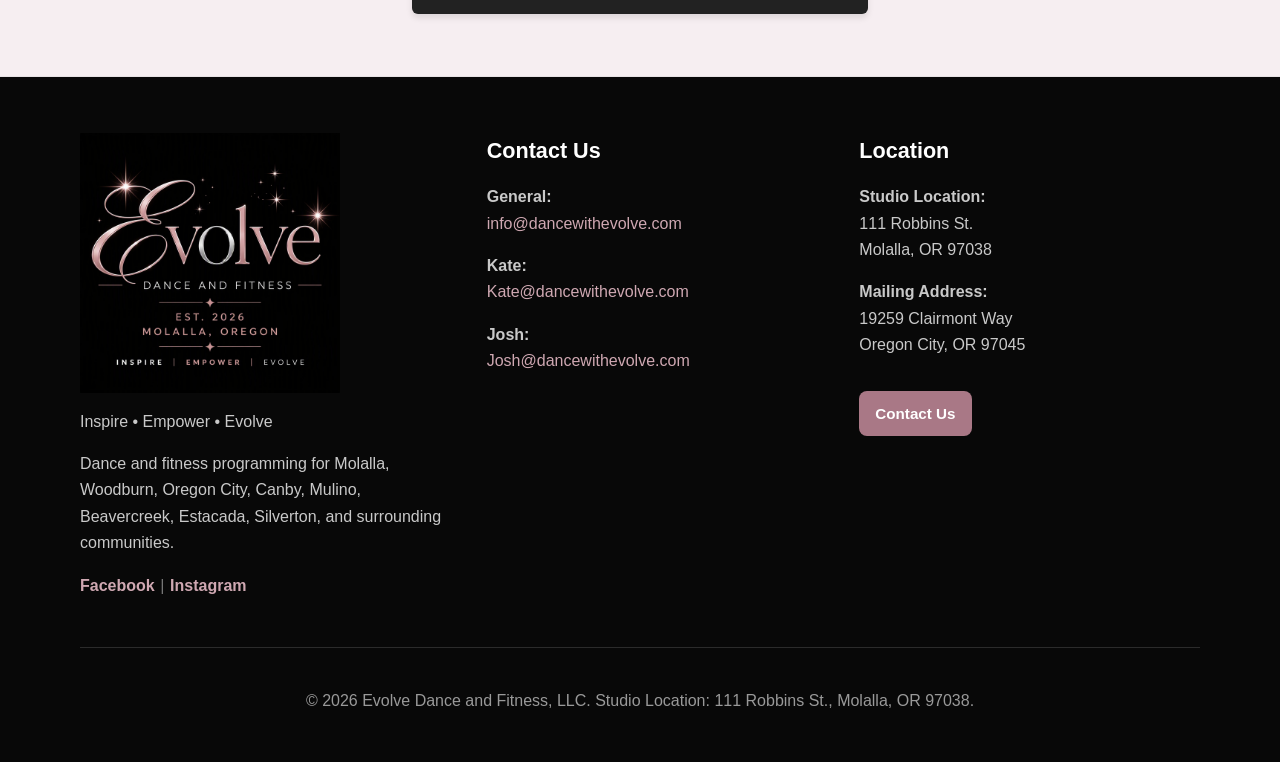
==== commit d3dca563: "Adding Evolution Dance Team info" ====
--- a/index.html
+++ b/index.html
@@ -87,7 +87,7 @@
           <h2>Evolution Dance Team</h2>
           <p>Meet Evolve's newly announced competitive dance team. Evolution Dance Team is designed for dancers who are ready to grow through teamwork, discipline, performance, and competition.</p>
           <div class="action-row">
-            <a class="cta-btn" href="programs.html">Explore Programs</a><a class="button secondary" href="mailto:info@dancewithevolve.com?subject=Evolution%20Dance%20Team">Ask About the Team</a>
+            <a class="cta-btn" href="evolution-dance-team.html">Meet Evolution Dance Team</a><a class="button secondary" href="mailto:info@dancewithevolve.com?subject=Evolution%20Dance%20Team">Ask About the Team</a>
           </div>
         </div>
       </section>
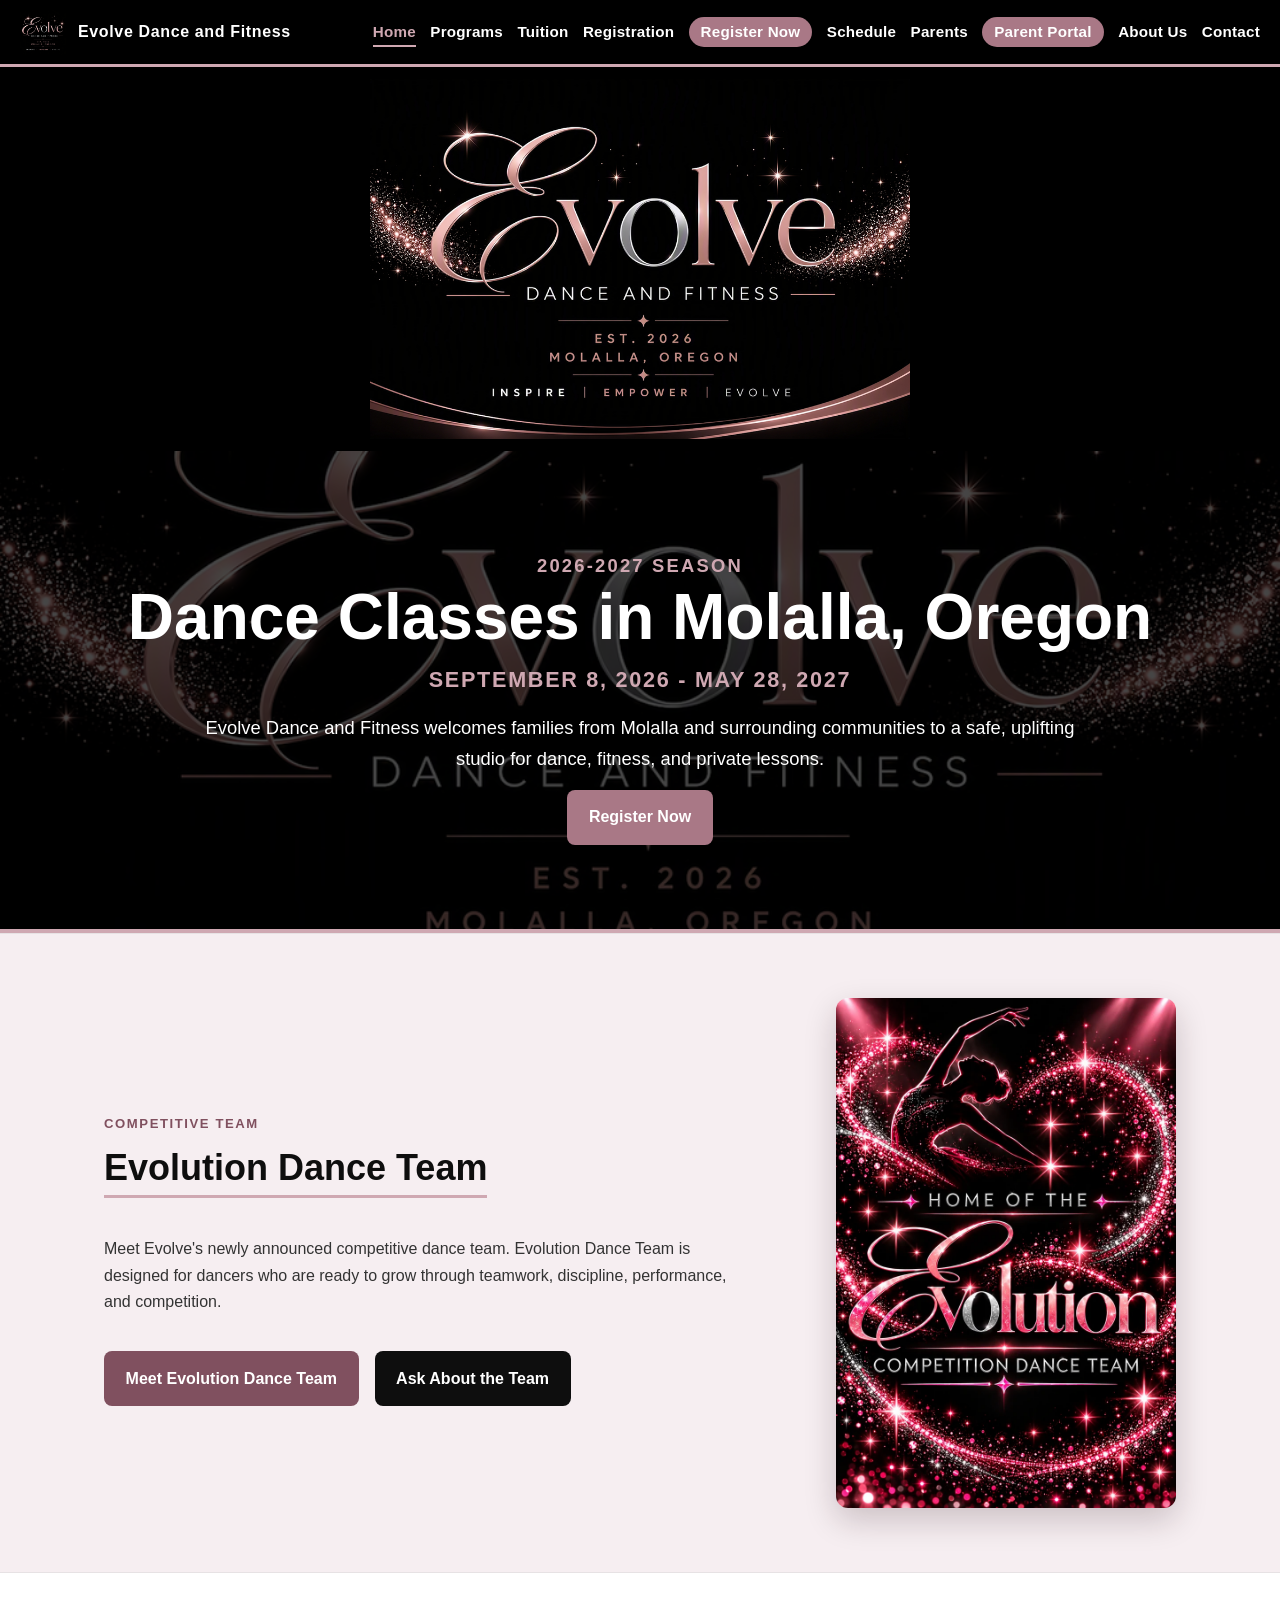
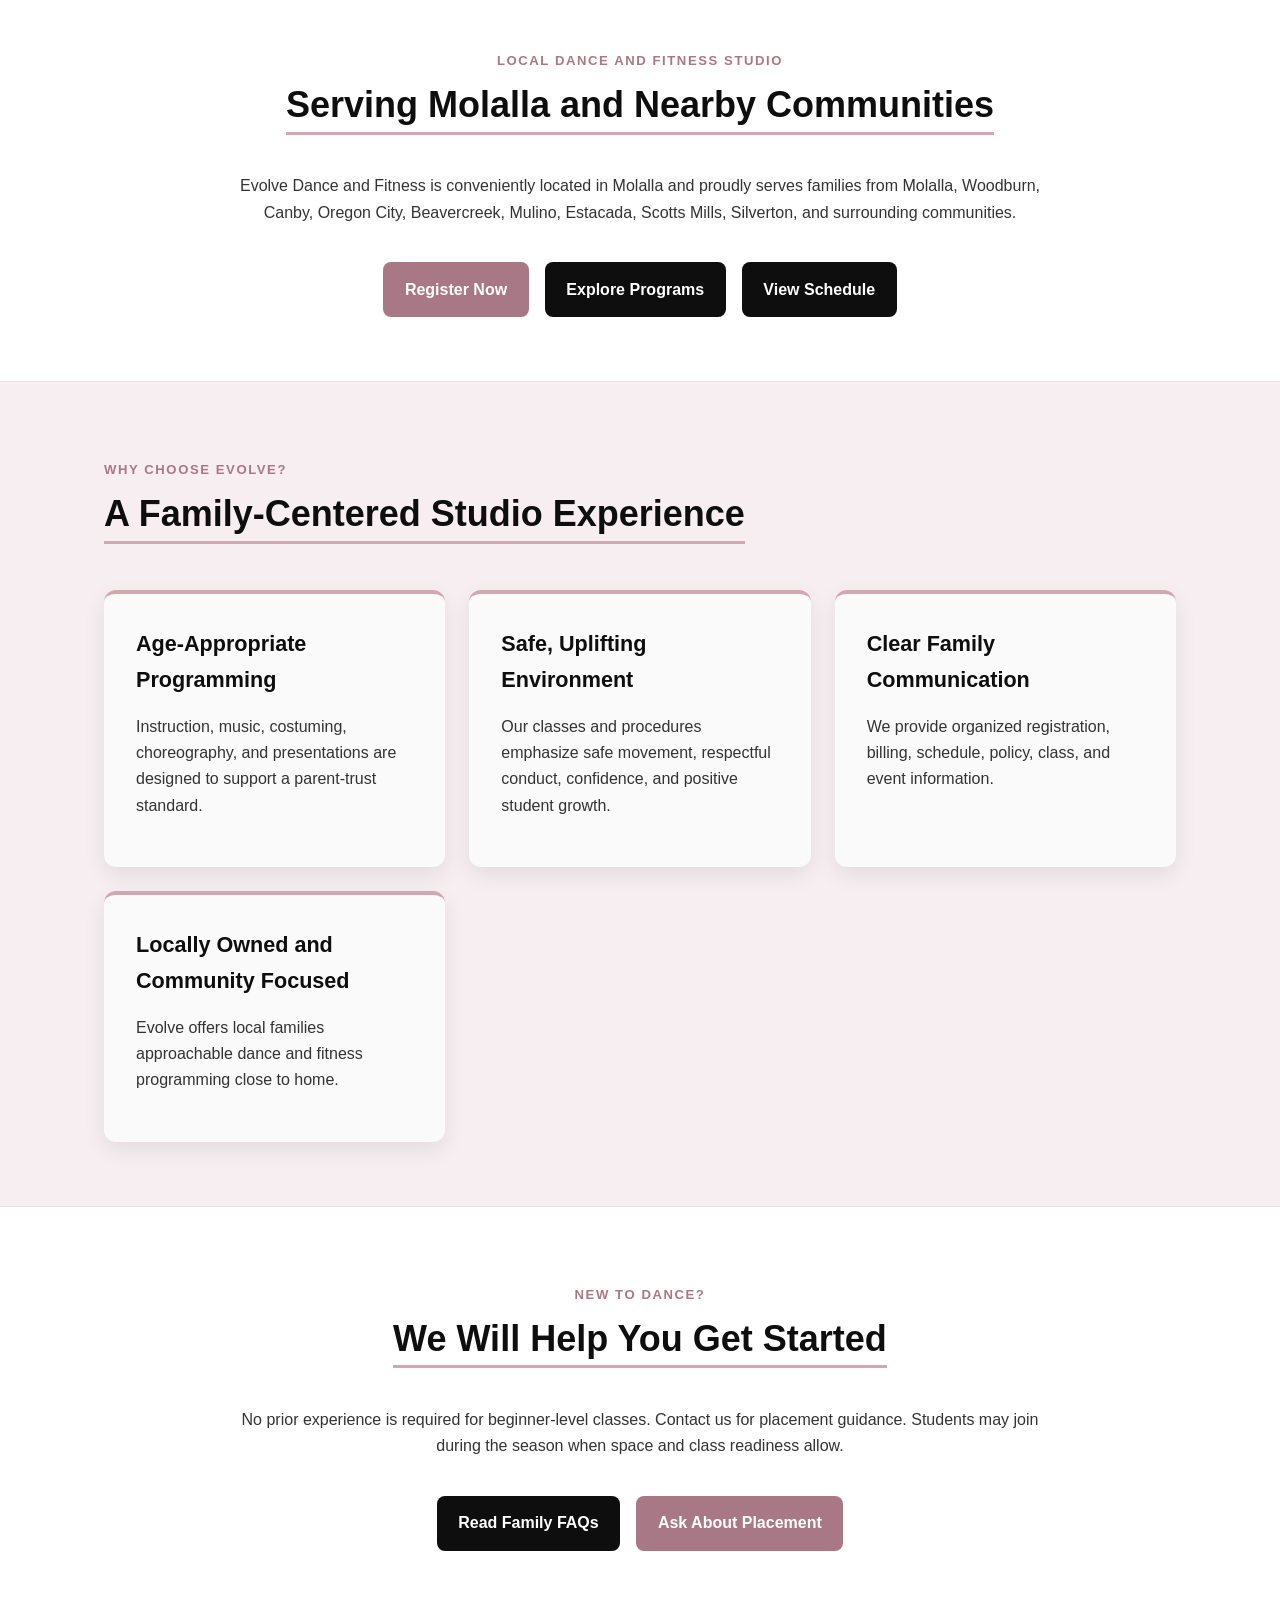
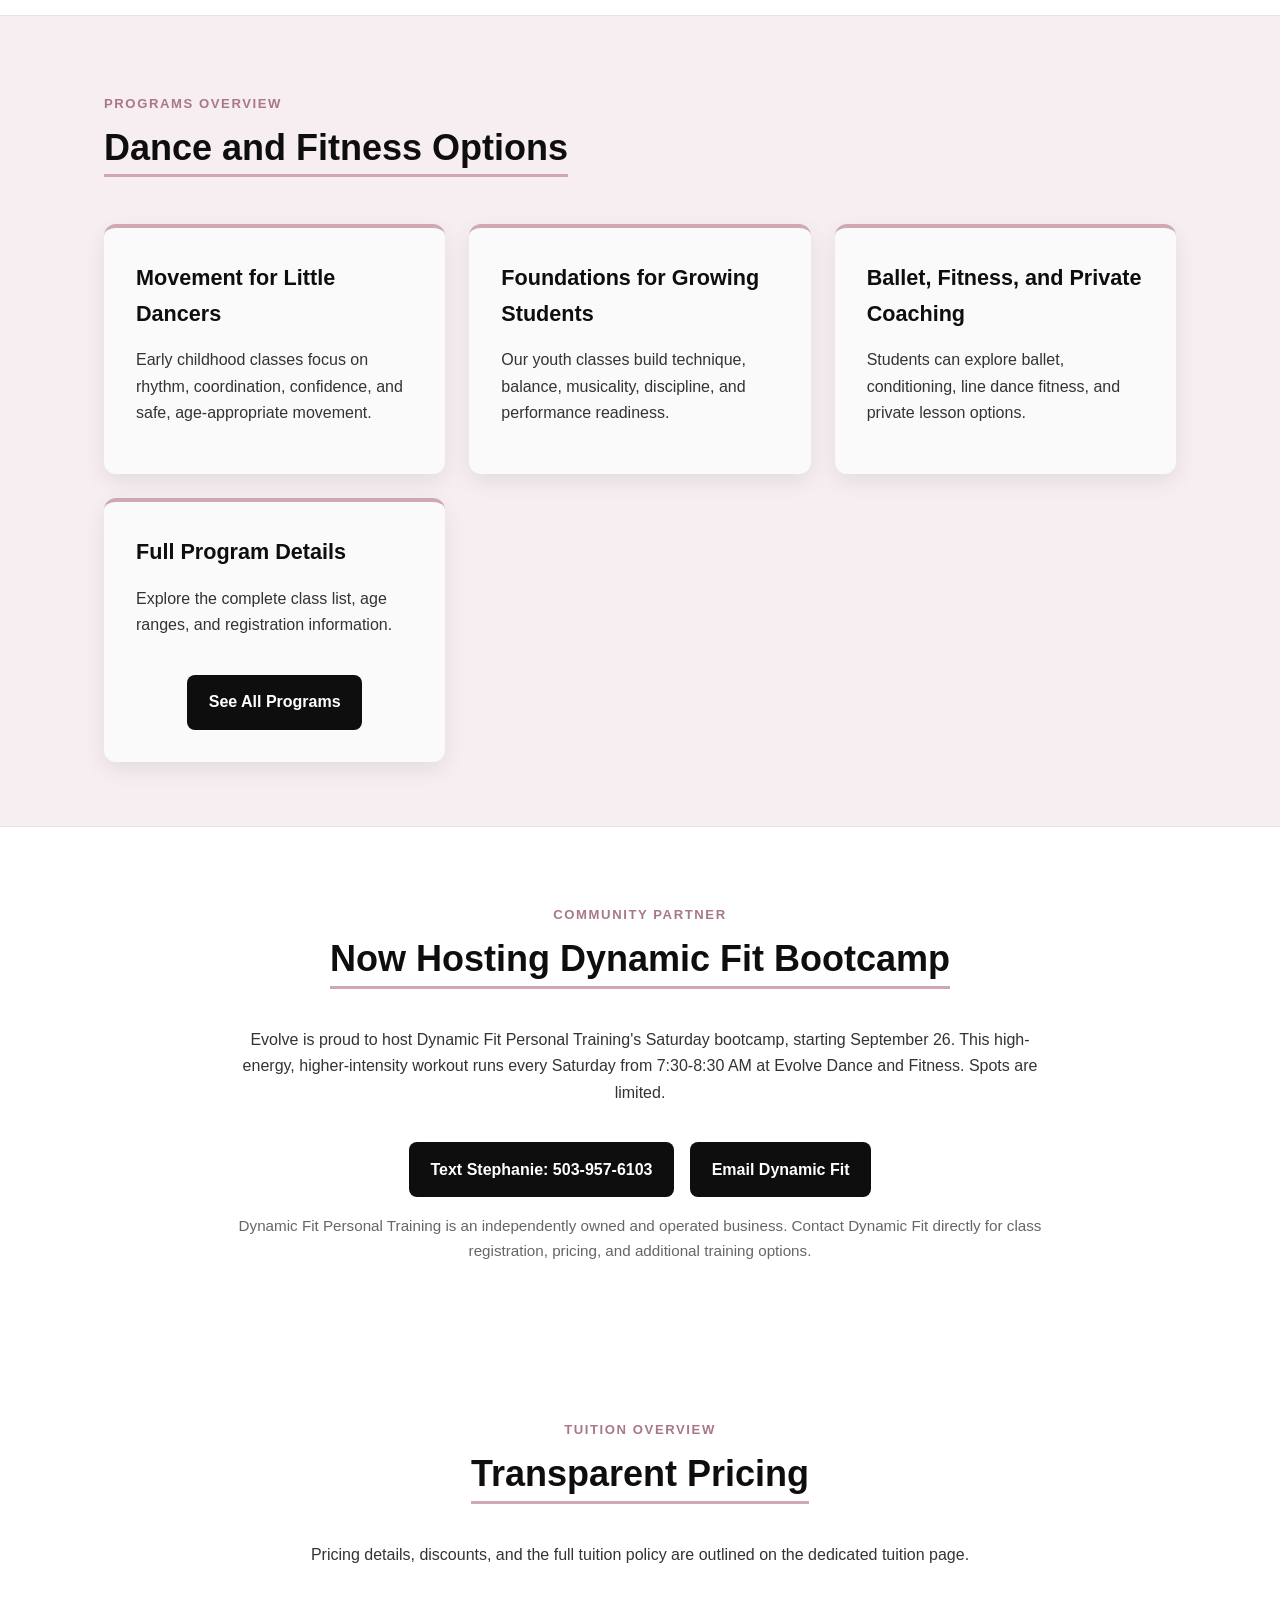
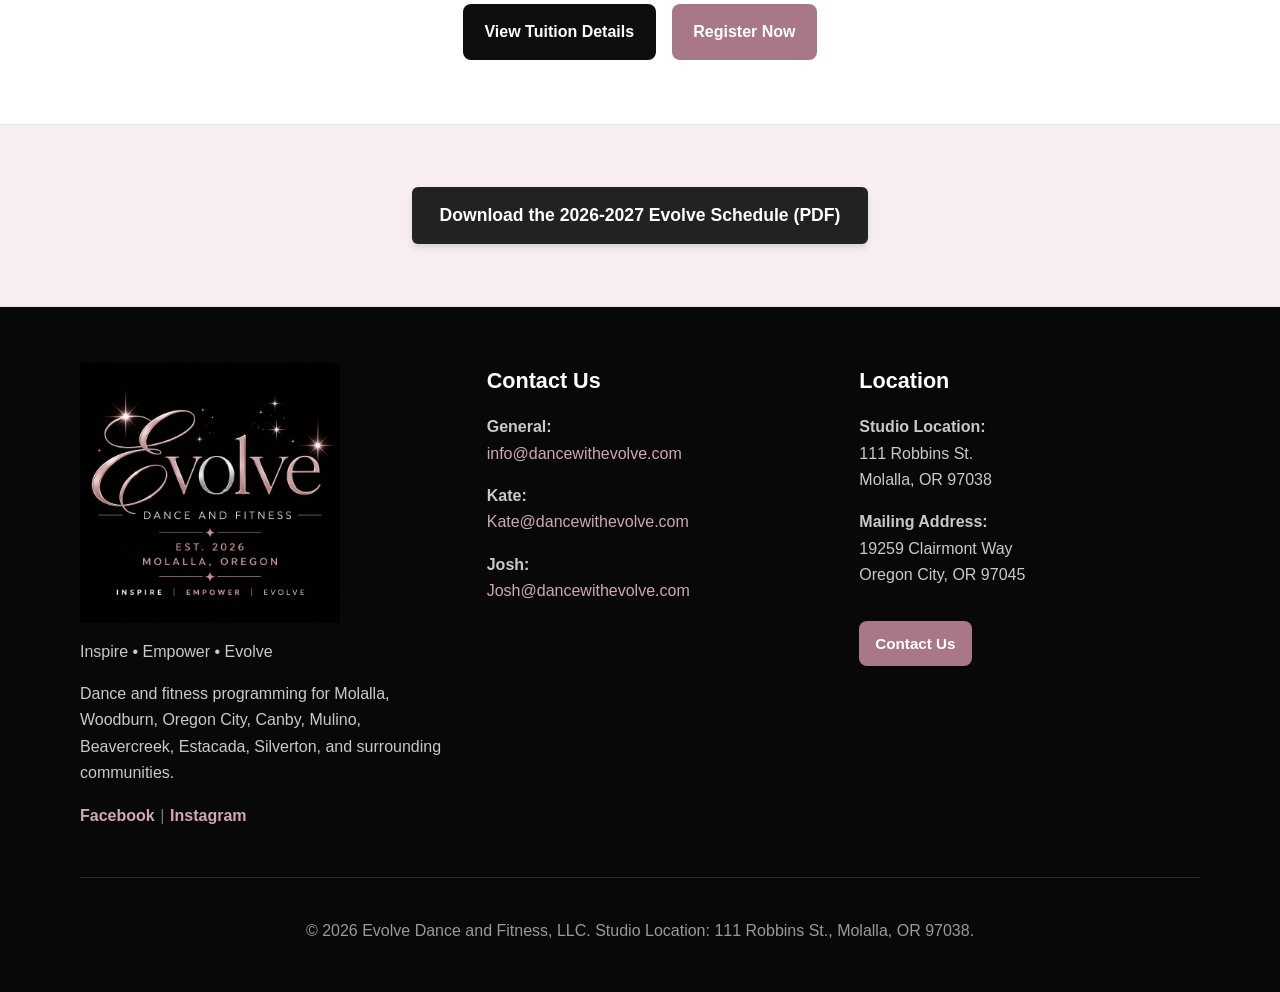
==== commit b64e35ce: "Updated Evolution with image and better layout" ====
--- a/index.html
+++ b/index.html
@@ -19,7 +19,7 @@
     <meta name="twitter:title" content="Evolve Dance and Fitness | Dance Studio in Molalla, OR">
     <meta name="twitter:description" content="Explore dance, fitness, Evolution Dance Team, and private lesson programs for the 2026-2027 season at Evolve Dance and Fitness in Molalla, Oregon.">
     <meta name="twitter:image" content="https://dancewithevolve.com/images/evolve-logo-banner.png">
-    <link rel="stylesheet" href="style.css?v=20261020">
+    <link rel="stylesheet" href="style.css?v=20261121">
     <script type="application/ld+json">{"@context":"https://schema.org","@type":"DanceSchool","name":"Evolve Dance and Fitness","legalName":"Evolve Dance and Fitness, LLC","url":"https://dancewithevolve.com","email":"info@dancewithevolve.com","image":"images/evolve-logo-banner.png","logo":"images/evolve_logo.png","description":"Dance and fitness classes for children, teens, and families in Molalla, Oregon.","address":{"@type":"PostalAddress","streetAddress":"111 Robbins St.","addressLocality":"Molalla","addressRegion":"OR","postalCode":"97038","addressCountry":"US"},"areaServed":["Molalla","Woodburn","Oregon City","Canby","Mulino","Beavercreek","Estacada","Silverton","South Clackamas County"],"sameAs":["https://www.facebook.com/evolvedanceandfitnessmolalla","https://www.instagram.com/evolve_dance_molalla/"]}</script>
     <script async src="https://www.googletagmanager.com/gtag/js?id=G-V9MZHZDTXV"></script>
     <script>window.dataLayer=window.dataLayer||[];function gtag(){dataLayer.push(arguments);}gtag('js',new Date());gtag('config','G-V9MZHZDTXV');</script>
@@ -82,13 +82,16 @@
     </section>
     <main>
       <section class="band">
-        <div class="container center narrow">
-          <p class="eyebrow">Competitive Team</p>
-          <h2>Evolution Dance Team</h2>
-          <p>Meet Evolve's newly announced competitive dance team. Evolution Dance Team is designed for dancers who are ready to grow through teamwork, discipline, performance, and competition.</p>
-          <div class="action-row">
-            <a class="cta-btn" href="evolution-dance-team.html">Meet Evolution Dance Team</a><a class="button secondary" href="mailto:info@dancewithevolve.com?subject=Evolution%20Dance%20Team">Ask About the Team</a>
+        <div class="container evolution-feature">
+          <div class="evolution-feature-copy">
+            <p class="eyebrow">Competitive Team</p>
+            <h2>Evolution Dance Team</h2>
+            <p>Meet Evolve's newly announced competitive dance team. Evolution Dance Team is designed for dancers who are ready to grow through teamwork, discipline, performance, and competition.</p>
+            <div class="action-row">
+              <a class="cta-btn" href="evolution-dance-team.html">Meet Evolution Dance Team</a><a class="button secondary" href="mailto:info@dancewithevolve.com?subject=Evolution%20Dance%20Team">Ask About the Team</a>
+            </div>
           </div>
+          <img class="evolution-feature-art" src="images/evolution-dance-team.webp" width="768" height="1152" alt="" loading="lazy">
         </div>
       </section>
       <section class="container center narrow">
--- a/style.css
+++ b/style.css
@@ -47,6 +47,16 @@
 .page-title .hero-mark { width: 180px; max-width: 70%; height: auto; display: block; margin: 0 auto 1.2rem; }
 .page-title h1 { font-size: clamp(2.2rem, 4vw, 3.6rem); margin: 0 0 .75rem; }
 .page-title p { color: var(--muted); max-width: 790px; margin: 0 auto; font-size: 1.1rem; }
+.evolution-team-hero { background: linear-gradient(135deg, #fff 20%, var(--rose)); border-bottom: 1px solid var(--border); }
+.evolution-feature { display: grid; grid-template-columns: minmax(0, 1fr) minmax(0, 340px); align-items: center; gap: clamp(2rem, 6vw, 5rem); }
+.evolution-feature-copy { max-width: 650px; }
+.evolution-feature-copy h1 { font-size: clamp(2.2rem, 4vw, 3.6rem); line-height: 1.1; margin: 0 0 .75rem; }
+.evolution-feature-copy .eyebrow, .evolution-team-intro { color: #80505F; }
+.evolution-team-intro { font-size: 1.15rem; font-weight: 800; }
+.evolution-feature .action-row { justify-content: flex-start; }
+.evolution-feature .cta-btn { background: #80505F; }
+.evolution-feature .cta-btn:hover { background: #000; }
+.evolution-feature-art { display: block; width: 100%; height: auto; border-radius: 12px; box-shadow: 0 12px 32px rgba(35, 10, 20, .2); }
 .grid { display: grid; grid-template-columns: repeat(auto-fit, minmax(265px, 1fr)); gap: 1.5rem; margin-top: 1.5rem; }
 .grid.two { grid-template-columns: repeat(auto-fit, minmax(330px, 1fr)); }
 .grid.partners { grid-template-columns: repeat(auto-fit, minmax(360px, 1fr)); max-width: 1000px; margin-left: auto; margin-right: auto; }
@@ -129,6 +139,8 @@
   .action-row { flex-direction: column; align-items: stretch; }
   .action-row .button, .action-row .cta-btn { text-align: center; }
   .schedule-flyer { border-radius: 8px; }
+  .evolution-feature { grid-template-columns: 1fr; gap: 2rem; }
+  .evolution-feature-art { width: min(100%, 340px); margin: 0 auto; }
 }
 @media (max-width: 560px) {
   .nav-logo { height: 40px; }
